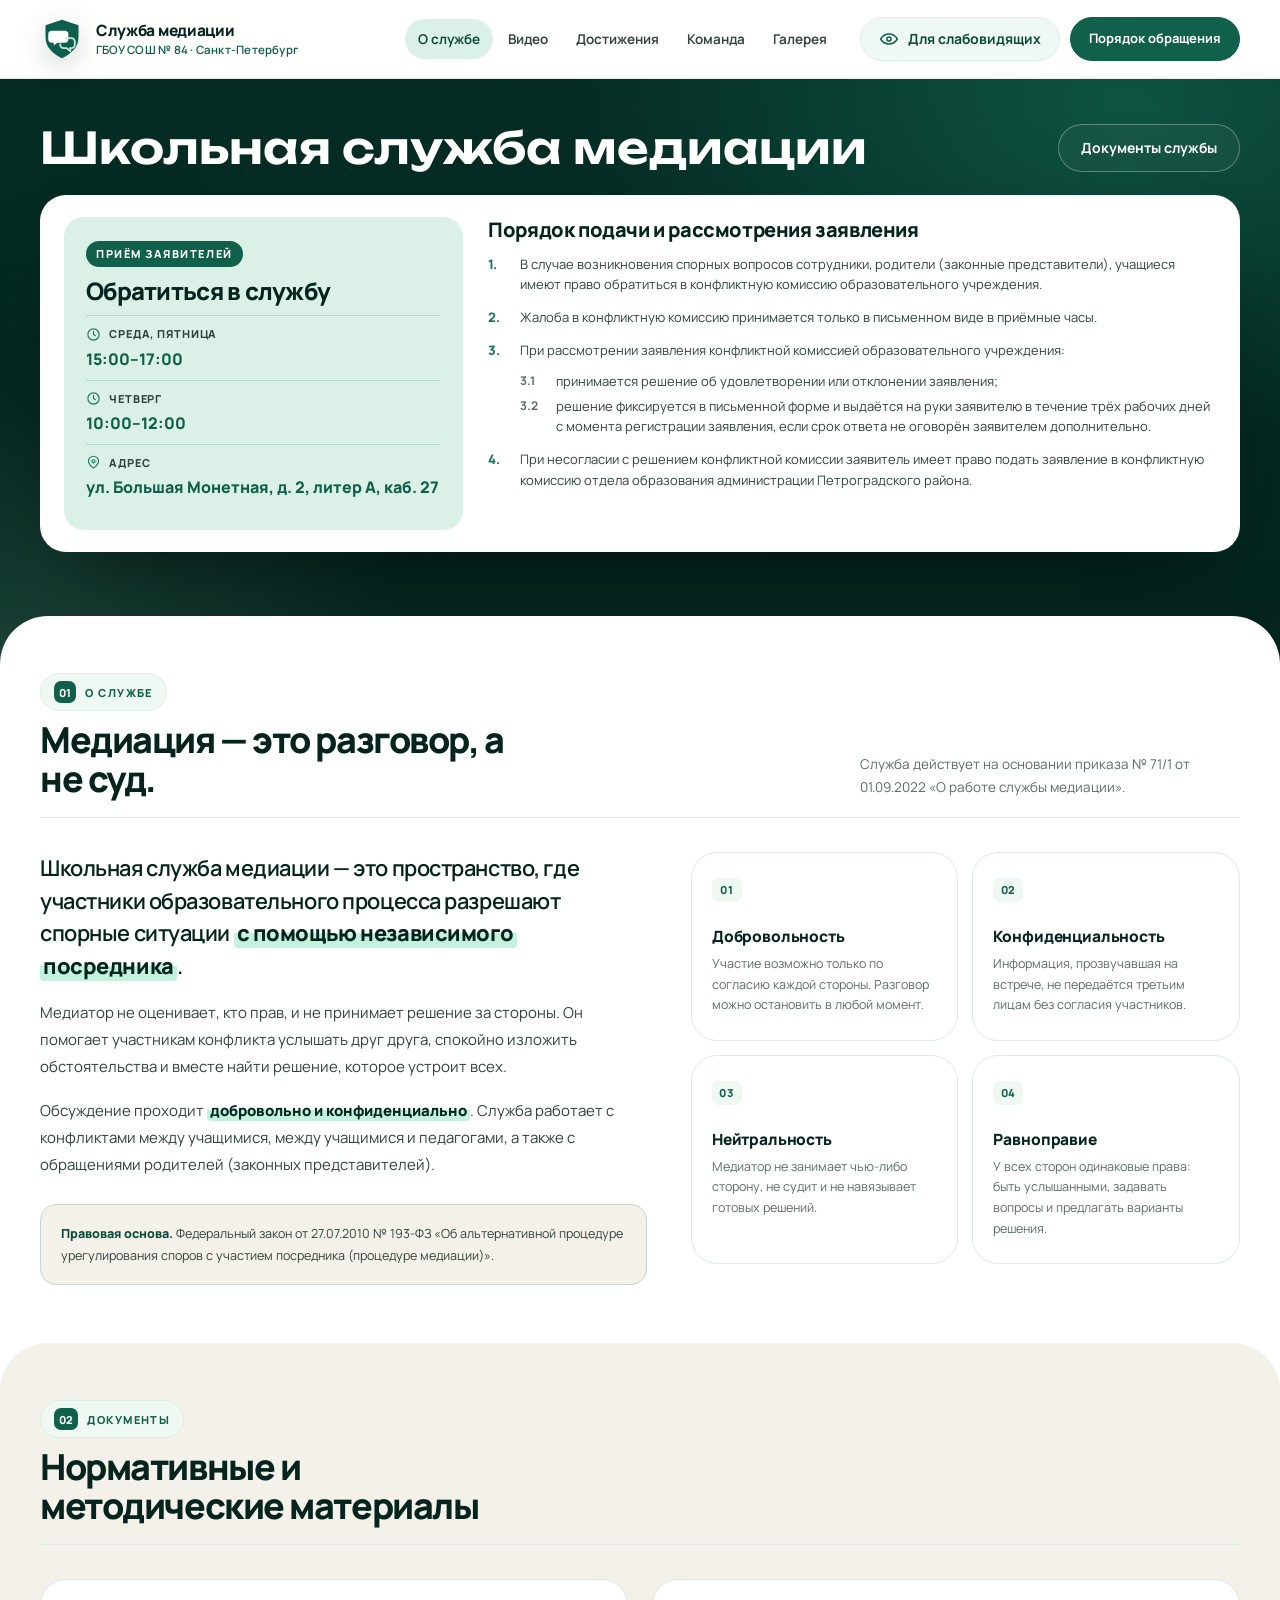
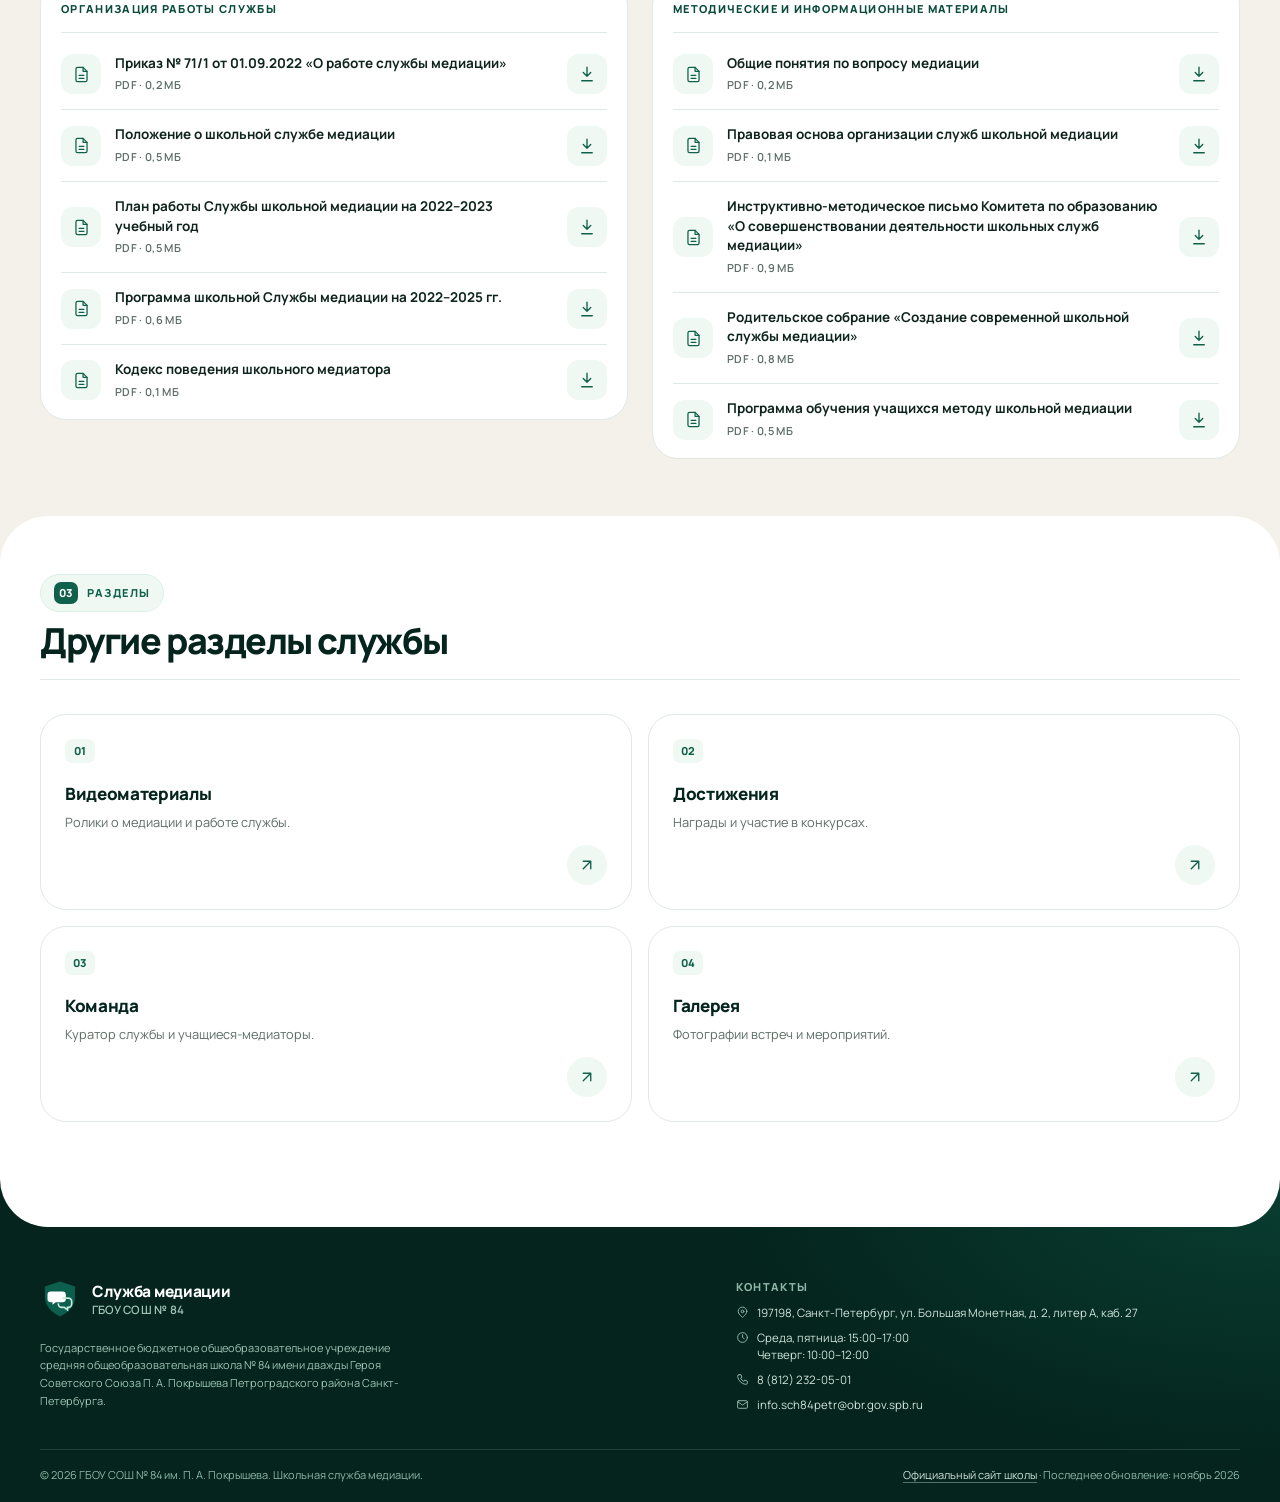
==== index.html @ 3c25dd48 "Add files via upload" ====
<!DOCTYPE html>
<html lang="ru">
<head>
  <meta charset="UTF-8" />
  <meta name="viewport" content="width=device-width, initial-scale=1.0" />
  <title>Школьная служба медиации — ГБОУ СОШ № 84 им. П. А. Покрышева</title>
  <meta name="description" content="Школьная служба медиации ГБОУ СОШ № 84 им. П. А. Покрышева: принципы медиации, документы, порядок обращения, команда, достижения и галерея. Санкт-Петербург, Петроградский район." />
  <meta name="theme-color" content="#063d32" />
  <meta property="og:title" content="Школьная служба медиации — ГБОУ СОШ № 84" />
  <meta property="og:description" content="Помогаем участникам образовательного процесса разрешать конфликты без давления и поиска виновных." />
  <meta property="og:type" content="website" />
  <link rel="icon" href="assets/favicon.svg" type="image/svg+xml" />
  <link rel="preload" href="assets/fonts/manrope-cyrillic.woff2" as="font" type="font/woff2" crossorigin />
  <link rel="preload" href="assets/fonts/manrope-latin.woff2" as="font" type="font/woff2" crossorigin />
  <link rel="preconnect" href="https://fonts.googleapis.com" />
  <link rel="preconnect" href="https://fonts.gstatic.com" crossorigin />
  <link rel="stylesheet" href="https://fonts.googleapis.com/css2?family=Unbounded:wght@600;700&display=swap" />
  <link rel="stylesheet" href="assets/css/styles.css" />
  <script src="assets/js/a11y-init.js"></script>
</head>
<body>
  <a class="skip-link" href="#main">Перейти к содержанию</a>

  <svg xmlns="http://www.w3.org/2000/svg" style="position:absolute;width:0;height:0;overflow:hidden" aria-hidden="true">
    <symbol id="icon-arrow" viewBox="0 0 24 24"><path d="M7 17 17 7M7 7h10v10" /></symbol>
    <symbol id="icon-download" viewBox="0 0 24 24"><path d="M12 3v12M7 10l5 5 5-5M5 21h14" /></symbol>
    <symbol id="icon-doc" viewBox="0 0 24 24"><path d="M14 3H7a2 2 0 0 0-2 2v14a2 2 0 0 0 2 2h10a2 2 0 0 0 2-2V8Z" /><path d="M14 3v5h5M9 13h6M9 17h6" /></symbol>
    <symbol id="icon-pin" viewBox="0 0 24 24"><path d="M20 10c0 5-8 11-8 11S4 15 4 10a8 8 0 1 1 16 0Z" /><circle cx="12" cy="10" r="2.5" /></symbol>
    <symbol id="icon-clock" viewBox="0 0 24 24"><circle cx="12" cy="12" r="9" /><path d="M12 7v5l3 2" /></symbol>
    <symbol id="icon-mail" viewBox="0 0 24 24"><rect x="3" y="5" width="18" height="14" rx="2" /><path d="m3 7 9 6 9-6" /></symbol>
    <symbol id="icon-phone" viewBox="0 0 24 24"><path d="M6 3h3l2 5-2.5 1.5a13 13 0 0 0 6 6L16 13l5 2v3a3 3 0 0 1-3.2 3A17 17 0 0 1 3 6.2 3 3 0 0 1 6 3Z" /></symbol>
    <symbol id="icon-play" viewBox="0 0 24 24"><circle cx="12" cy="12" r="9" /><path d="m10 8 6 4-6 4Z" /></symbol>
    <symbol id="icon-check" viewBox="0 0 24 24"><path d="m5 12 4.5 4.5L19 7" /></symbol>
    <symbol id="icon-chevron" viewBox="0 0 24 24"><path d="m15 18-6-6 6-6" /></symbol>
    <symbol id="icon-close" viewBox="0 0 24 24"><path d="M6 6l12 12M18 6 6 18" /></symbol>
    <symbol id="icon-eye" viewBox="0 0 24 24"><path d="M2 12s3.6-6 10-6 10 6 10 6-3.6 6-10 6S2 12 2 12Z" /><circle cx="12" cy="12" r="2.5" /></symbol>
  </svg>

  <section class="a11y-panel" id="a11y-panel" aria-labelledby="a11y-panel-title" tabindex="-1" hidden>
    <div class="container a11y-panel__inner">
      <div class="a11y-panel__head">
        <h2 class="a11y-panel__title" id="a11y-panel-title"><svg class="icon" aria-hidden="true"><use href="#icon-eye"></use></svg>Версия для слабовидящих</h2>
        <div class="a11y-panel__head-actions">
          <button class="a11y-panel__reset" type="button" data-a11y-reset>Обычная версия</button>
          <button class="a11y-panel__close" type="button" aria-label="Закрыть настройки">Закрыть</button>
        </div>
      </div>
      <div class="a11y-panel__grid">
        <fieldset class="a11y-group">
          <legend class="a11y-group__title">Размер шрифта</legend>
          <div class="a11y-options">
            <button class="a11y-option" type="button" data-a11y-setting="font" data-a11y-value="0" aria-pressed="true" aria-label="Обычный шрифт">A</button>
            <button class="a11y-option" type="button" data-a11y-setting="font" data-a11y-value="1" aria-pressed="false" aria-label="Крупный шрифт">A+</button>
            <button class="a11y-option" type="button" data-a11y-setting="font" data-a11y-value="2" aria-pressed="false" aria-label="Очень крупный шрифт">A++</button>
          </div>
        </fieldset>
        <fieldset class="a11y-group">
          <legend class="a11y-group__title">Цветовая схема</legend>
          <div class="a11y-options">
            <button class="a11y-option" type="button" data-a11y-setting="scheme" data-a11y-value="normal" aria-pressed="true"><span class="a11y-swatch a11y-swatch--normal" aria-hidden="true"></span>Обычная</button>
            <button class="a11y-option" type="button" data-a11y-setting="scheme" data-a11y-value="contrast" aria-pressed="false"><span class="a11y-swatch a11y-swatch--contrast" aria-hidden="true"></span>Ч/б</button>
            <button class="a11y-option" type="button" data-a11y-setting="scheme" data-a11y-value="dark" aria-pressed="false"><span class="a11y-swatch a11y-swatch--dark" aria-hidden="true"></span>Тёмная</button>
            <button class="a11y-option" type="button" data-a11y-setting="scheme" data-a11y-value="yellow" aria-pressed="false"><span class="a11y-swatch a11y-swatch--yellow" aria-hidden="true"></span>Жёлтая</button>
          </div>
        </fieldset>
        <fieldset class="a11y-group">
          <legend class="a11y-group__title">Изображения</legend>
          <div class="a11y-options">
            <button class="a11y-option" type="button" data-a11y-setting="images" data-a11y-value="on" aria-pressed="true">Показывать</button>
            <button class="a11y-option" type="button" data-a11y-setting="images" data-a11y-value="gray" aria-pressed="false">Ч/б</button>
            <button class="a11y-option" type="button" data-a11y-setting="images" data-a11y-value="off" aria-pressed="false">Скрыть</button>
          </div>
        </fieldset>
        <fieldset class="a11y-group">
          <legend class="a11y-group__title">Интервал между буквами</legend>
          <div class="a11y-options">
            <button class="a11y-option" type="button" data-a11y-setting="spacing" data-a11y-value="off" aria-pressed="true">Обычный</button>
            <button class="a11y-option" type="button" data-a11y-setting="spacing" data-a11y-value="on" aria-pressed="false">Увеличенный</button>
          </div>
        </fieldset>
      </div>
    </div>
  </section>

  <header class="site-header" id="site-header">
    <div class="container header__inner">
      <a class="brand" href="index.html" aria-label="Школьная служба медиации — на главную">
        <span class="brand__mark" aria-hidden="true">
          <svg viewBox="0 0 48 48" fill="none" xmlns="http://www.w3.org/2000/svg">
            <path d="M24 3 42 9v13c0 11-8 18-18 23C14 40 6 33 6 22V9Z" fill="#0c5f4d" />
            <path d="M13 15h14a4 4 0 0 1 4 4v5a4 4 0 0 1-4 4H19l-4 3v-3h-2a4 4 0 0 1-4-4v-5a4 4 0 0 1 4-4Z" fill="#fff" />
            <path d="M27 23h7a4 4 0 0 1 4 4v3a4 4 0 0 1-4 4h-1v3l-4-3h-3a4 4 0 0 1-4-4v-1" stroke="#c9e8dc" stroke-width="2" />
          </svg>
        </span>
        <span class="brand__text">
          <span class="brand__name">Служба медиации</span>
          <span class="brand__caption">ГБОУ СОШ № 84 · <span class="brand__city">Санкт-Петербург</span></span>
        </span>
      </a>

      <nav class="nav" aria-label="Основная навигация">
        <a class="nav__link is-active" href="#about" aria-current="location">О службе</a>
        <a class="nav__link" href="video.html">Видео</a>
        <a class="nav__link" href="achievements.html">Достижения</a>
        <a class="nav__link" href="team.html">Команда</a>
        <a class="nav__link" href="gallery.html">Галерея</a>
      </nav>

      <div class="header__actions">
        <button class="a11y-toggle" type="button" aria-expanded="false" aria-controls="a11y-panel" aria-label="Версия для слабовидящих" title="Версия для слабовидящих">
          <svg class="icon" aria-hidden="true"><use href="#icon-eye"></use></svg>
          <span class="a11y-toggle__label" aria-hidden="true">Для слабовидящих</span>
        </button>
        <a class="button button--small" href="index.html#procedure">Порядок обращения</a>
        <button class="menu-toggle" type="button" aria-label="Открыть меню" aria-expanded="false" aria-controls="mobile-menu">
          <span></span><span></span><span></span>
        </button>
      </div>
    </div>
  </header>

  <div class="mobile-menu" id="mobile-menu" aria-hidden="true" inert>
    <nav class="mobile-menu__nav" aria-label="Мобильная навигация">
      <a href="#about" aria-current="location"><span>01</span>О службе<svg class="icon" aria-hidden="true"><use href="#icon-arrow"></use></svg></a>
      <a href="video.html"><span>02</span>Видеоматериалы<svg class="icon" aria-hidden="true"><use href="#icon-arrow"></use></svg></a>
      <a href="achievements.html"><span>03</span>Достижения<svg class="icon" aria-hidden="true"><use href="#icon-arrow"></use></svg></a>
      <a href="team.html"><span>04</span>Команда<svg class="icon" aria-hidden="true"><use href="#icon-arrow"></use></svg></a>
      <a href="gallery.html"><span>05</span>Галерея<svg class="icon" aria-hidden="true"><use href="#icon-arrow"></use></svg></a>
    </nav>
    <div class="mobile-menu__footer">
      <p>Санкт-Петербург, ул. Большая Монетная, д. 2, литер А, каб. 27</p>
      <a href="tel:+78122320501">8 (812) 232-05-01</a>
    </div>
  </div>

  <main id="main">
    <section class="hero" aria-labelledby="hero-title">
      <div class="container">
        <div class="hero__top">
          <h1 id="hero-title">Школьная служба медиации</h1>
          <div class="hero__actions">
            <a class="button button--outline" href="#documents">Документы службы</a>
          </div>
        </div>

        <section class="entry" id="procedure" aria-label="Приём заявителей и порядок подачи заявления">
          <aside class="appointment" aria-labelledby="appointment-title">
            <p class="appointment__label">Приём заявителей</p>
            <h2 id="appointment-title">Обратиться в службу</h2>
            <dl class="appointment__list">
              <div class="appointment__row">
                <dt><svg class="icon" aria-hidden="true"><use href="#icon-clock"></use></svg>Среда, пятница</dt>
                <dd>15:00–17:00</dd>
              </div>
              <div class="appointment__row">
                <dt><svg class="icon" aria-hidden="true"><use href="#icon-clock"></use></svg>Четверг</dt>
                <dd>10:00–12:00</dd>
              </div>
              <div class="appointment__row">
                <dt><svg class="icon" aria-hidden="true"><use href="#icon-pin"></use></svg>Адрес</dt>
                <dd>ул. Большая Монетная, д. 2, литер А, каб. 27</dd>
              </div>
            </dl>
          </aside>

          <div class="procedure" aria-labelledby="procedure-title">
            <h2 id="procedure-title">Порядок подачи и рассмотрения заявления</h2>
            <ol class="procedure__list">
              <li>
                <span class="procedure__num">1.</span>
                <p>В случае возникновения спорных вопросов сотрудники, родители (законные представители), учащиеся имеют право обратиться в конфликтную комиссию образовательного учреждения.</p>
              </li>
              <li>
                <span class="procedure__num">2.</span>
                <p>Жалоба в конфликтную комиссию принимается только в письменном виде в приёмные часы.</p>
              </li>
              <li>
                <span class="procedure__num">3.</span>
                <div>
                  <p>При рассмотрении заявления конфликтной комиссией образовательного учреждения:</p>
                  <ol class="procedure__sublist">
                    <li>
                      <span class="procedure__subnum">3.1</span>
                      <p>принимается решение об удовлетворении или отклонении заявления;</p>
                    </li>
                    <li>
                      <span class="procedure__subnum">3.2</span>
                      <p>решение фиксируется в письменной форме и выдаётся на руки заявителю в течение трёх рабочих дней с момента регистрации заявления, если срок ответа не оговорён заявителем дополнительно.</p>
                    </li>
                  </ol>
                </div>
              </li>
              <li>
                <span class="procedure__num">4.</span>
                <p>При несогласии с решением конфликтной комиссии заявитель имеет право подать заявление в конфликтную комиссию отдела образования администрации Петроградского района.</p>
              </li>
            </ol>
          </div>

          <a class="button button--outline docs-mobile" href="#documents">Документы службы</a>
        </section>
      </div>
    </section>

    <section class="section about" id="about" aria-labelledby="about-title">
      <div class="container">
        <div class="section-head">
          <div>
            <p class="eyebrow"><span class="eyebrow__num">01</span>О службе</p>
            <h2 id="about-title">Медиация — это разговор, а не суд.</h2>
          </div>
          <p class="section-head__note">Служба действует на основании приказа № 71/1 от 01.09.2022 «О работе службы медиации».</p>
        </div>

        <div class="about__grid">
          <article class="about__text">
            <p class="about__lead">Школьная служба медиации — это пространство, где участники образовательного процесса разрешают спорные ситуации <span class="mark-accent">с помощью независимого посредника</span>.</p>
            <p>Медиатор не оценивает, кто прав, и не принимает решение за стороны. Он помогает участникам конфликта услышать друг друга, спокойно изложить обстоятельства и вместе найти решение, которое устроит всех.</p>
            <p>Обсуждение проходит <span class="mark-accent">добровольно и конфиденциально</span>. Служба работает с конфликтами между учащимися, между учащимися и педагогами, а также с обращениями родителей (законных представителей).</p>
            <aside class="about__note">
              <strong>Правовая основа.</strong> Федеральный закон от 27.07.2010 № 193-ФЗ «Об альтернативной процедуре урегулирования споров с участием посредника (процедуре медиации)».
            </aside>
          </article>

          <div class="principles" aria-label="Принципы медиации">
            <article class="principle">
              <span class="principle__num">01</span>
              <h3>Добровольность</h3>
              <p>Участие возможно только по согласию каждой стороны. Разговор можно остановить в любой момент.</p>
            </article>
            <article class="principle">
              <span class="principle__num">02</span>
              <h3>Конфиденциальность</h3>
              <p>Информация, прозвучавшая на встрече, не передаётся третьим лицам без согласия участников.</p>
            </article>
            <article class="principle">
              <span class="principle__num">03</span>
              <h3>Нейтральность</h3>
              <p>Медиатор не занимает чью-либо сторону, не судит и не навязывает готовых решений.</p>
            </article>
            <article class="principle">
              <span class="principle__num">04</span>
              <h3>Равноправие</h3>
              <p>У всех сторон одинаковые права: быть услышанными, задавать вопросы и предлагать варианты решения.</p>
            </article>
          </div>
        </div>
      </div>
    </section>

    <section class="section documents" id="documents" aria-labelledby="documents-title">
      <div class="container">
        <div class="section-head">
          <div>
            <p class="eyebrow"><span class="eyebrow__num">02</span>Документы</p>
            <h2 id="documents-title">Нормативные и методические материалы</h2>
          </div>
        </div>

        <div class="documents__columns">
          <div class="documents__group">
            <h3 class="documents__group-title">Организация работы службы</h3>
            <ul class="doc-list">
              <li class="doc-item">
                <span class="doc-item__icon" aria-hidden="true"><svg class="icon"><use href="#icon-doc"></use></svg></span>
                <span class="doc-item__body">
                  <a href="assets/docs/prikaz-23-01-2023.pdf" target="_blank" rel="noopener">Приказ № 71/1 от 01.09.2022 «О работе службы медиации»</a>
                  <span class="doc-item__meta">PDF · 0,2 МБ</span>
                </span>
                <a class="doc-item__download" href="assets/docs/prikaz-23-01-2023.pdf" download aria-label="Скачать документ"><svg class="icon doc-item__arrow" aria-hidden="true"><use href="#icon-download"></use></svg></a>
              </li>
              <li class="doc-item">
                <span class="doc-item__icon" aria-hidden="true"><svg class="icon"><use href="#icon-doc"></use></svg></span>
                <span class="doc-item__body">
                  <a href="assets/docs/polozhenie_o_shsm_290420.pdf" target="_blank" rel="noopener">Положение о школьной службе медиации</a>
                  <span class="doc-item__meta">PDF · 0,5 МБ</span>
                </span>
                <a class="doc-item__download" href="assets/docs/polozhenie_o_shsm_290420.pdf" download aria-label="Скачать документ"><svg class="icon doc-item__arrow" aria-hidden="true"><use href="#icon-download"></use></svg></a>
              </li>
              <li class="doc-item">
                <span class="doc-item__icon" aria-hidden="true"><svg class="icon"><use href="#icon-doc"></use></svg></span>
                <span class="doc-item__body">
                  <a href="assets/docs/26042023plan_dlja_sajta.pdf" target="_blank" rel="noopener">План работы Службы школьной медиации на 2022–2023 учебный год</a>
                  <span class="doc-item__meta">PDF · 0,5 МБ</span>
                </span>
                <a class="doc-item__download" href="assets/docs/26042023plan_dlja_sajta.pdf" download aria-label="Скачать документ"><svg class="icon doc-item__arrow" aria-hidden="true"><use href="#icon-download"></use></svg></a>
              </li>
              <li class="doc-item">
                <span class="doc-item__icon" aria-hidden="true"><svg class="icon"><use href="#icon-doc"></use></svg></span>
                <span class="doc-item__body">
                  <a href="assets/docs/26042023programma_dlja_sajta.pdf" target="_blank" rel="noopener">Программа школьной Службы медиации на 2022–2025 гг.</a>
                  <span class="doc-item__meta">PDF · 0,6 МБ</span>
                </span>
                <a class="doc-item__download" href="assets/docs/26042023programma_dlja_sajta.pdf" download aria-label="Скачать документ"><svg class="icon doc-item__arrow" aria-hidden="true"><use href="#icon-download"></use></svg></a>
              </li>
              <li class="doc-item">
                <span class="doc-item__icon" aria-hidden="true"><svg class="icon"><use href="#icon-doc"></use></svg></span>
                <span class="doc-item__body">
                  <a href="assets/docs/kodeks_povedenija_shkolnogo_mediatora.pdf" target="_blank" rel="noopener">Кодекс поведения школьного медиатора</a>
                  <span class="doc-item__meta">PDF · 0,1 МБ</span>
                </span>
                <a class="doc-item__download" href="assets/docs/kodeks_povedenija_shkolnogo_mediatora.pdf" download aria-label="Скачать документ"><svg class="icon doc-item__arrow" aria-hidden="true"><use href="#icon-download"></use></svg></a>
              </li>
            </ul>
          </div>

          <div class="documents__group">
            <h3 class="documents__group-title">Методические и информационные материалы</h3>
            <ul class="doc-list">
              <li class="doc-item">
                <span class="doc-item__icon" aria-hidden="true"><svg class="icon"><use href="#icon-doc"></use></svg></span>
                <span class="doc-item__body">
                  <a href="assets/docs/mdiacija22042020.pdf" target="_blank" rel="noopener">Общие понятия по вопросу медиации</a>
                  <span class="doc-item__meta">PDF · 0,2 МБ</span>
                </span>
                <a class="doc-item__download" href="assets/docs/mdiacija22042020.pdf" download aria-label="Скачать документ"><svg class="icon doc-item__arrow" aria-hidden="true"><use href="#icon-download"></use></svg></a>
              </li>
              <li class="doc-item">
                <span class="doc-item__icon" aria-hidden="true"><svg class="icon"><use href="#icon-doc"></use></svg></span>
                <span class="doc-item__body">
                  <a href="assets/docs/normativnaja_baza290420.pdf" target="_blank" rel="noopener">Правовая основа организации служб школьной медиации</a>
                  <span class="doc-item__meta">PDF · 0,1 МБ</span>
                </span>
                <a class="doc-item__download" href="assets/docs/normativnaja_baza290420.pdf" download aria-label="Скачать документ"><svg class="icon doc-item__arrow" aria-hidden="true"><use href="#icon-download"></use></svg></a>
              </li>
              <li class="doc-item">
                <span class="doc-item__icon" aria-hidden="true"><svg class="icon"><use href="#icon-doc"></use></svg></span>
                <span class="doc-item__body">
                  <a href="assets/docs/instruktivnoe_pismo_29042020.pdf" target="_blank" rel="noopener">Инструктивно-методическое письмо Комитета по образованию «О совершенствовании деятельности школьных служб медиации»</a>
                  <span class="doc-item__meta">PDF · 0,9 МБ</span>
                </span>
                <a class="doc-item__download" href="assets/docs/instruktivnoe_pismo_29042020.pdf" download aria-label="Скачать документ"><svg class="icon doc-item__arrow" aria-hidden="true"><use href="#icon-download"></use></svg></a>
              </li>
              <li class="doc-item">
                <span class="doc-item__icon" aria-hidden="true"><svg class="icon"><use href="#icon-doc"></use></svg></span>
                <span class="doc-item__body">
                  <a href="assets/docs/sozdanie_sovremennoj_shkolnoj_sluzhby_mediacii.pdf" target="_blank" rel="noopener">Родительское собрание «Создание современной школьной службы медиации»</a>
                  <span class="doc-item__meta">PDF · 0,8 МБ</span>
                </span>
                <a class="doc-item__download" href="assets/docs/sozdanie_sovremennoj_shkolnoj_sluzhby_mediacii.pdf" download aria-label="Скачать документ"><svg class="icon doc-item__arrow" aria-hidden="true"><use href="#icon-download"></use></svg></a>
              </li>
              <li class="doc-item">
                <span class="doc-item__icon" aria-hidden="true"><svg class="icon"><use href="#icon-doc"></use></svg></span>
                <span class="doc-item__body">
                  <a href="assets/docs/programma_obuchenija290420.pdf" target="_blank" rel="noopener">Программа обучения учащихся методу школьной медиации</a>
                  <span class="doc-item__meta">PDF · 0,5 МБ</span>
                </span>
                <a class="doc-item__download" href="assets/docs/programma_obuchenija290420.pdf" download aria-label="Скачать документ"><svg class="icon doc-item__arrow" aria-hidden="true"><use href="#icon-download"></use></svg></a>
              </li>
            </ul>
          </div>
        </div>
      </div>
    </section>

    <section class="section" aria-labelledby="sections-title">
      <div class="container">
        <div class="section-head">
          <div>
            <p class="eyebrow"><span class="eyebrow__num">03</span>Разделы</p>
            <h2 id="sections-title">Другие разделы службы</h2>
          </div>
        </div>

        <div class="home-links">
          <a class="principle home-link" href="video.html">
            <span class="principle__num">01</span>
            <h3>Видеоматериалы</h3>
            <p>Ролики о медиации и работе службы.</p>
            <svg class="icon home-link__arrow" aria-hidden="true"><use href="#icon-arrow"></use></svg>
          </a>
          <a class="principle home-link" href="achievements.html">
            <span class="principle__num">02</span>
            <h3>Достижения</h3>
            <p>Награды и участие в конкурсах.</p>
            <svg class="icon home-link__arrow" aria-hidden="true"><use href="#icon-arrow"></use></svg>
          </a>
          <a class="principle home-link" href="team.html">
            <span class="principle__num">03</span>
            <h3>Команда</h3>
            <p>Куратор службы и учащиеся-медиаторы.</p>
            <svg class="icon home-link__arrow" aria-hidden="true"><use href="#icon-arrow"></use></svg>
          </a>
          <a class="principle home-link" href="gallery.html">
            <span class="principle__num">04</span>
            <h3>Галерея</h3>
            <p>Фотографии встреч и мероприятий.</p>
            <svg class="icon home-link__arrow" aria-hidden="true"><use href="#icon-arrow"></use></svg>
          </a>
        </div>
      </div>
    </section>
  </main>

  <footer class="site-footer">
    <div class="container">
      <div class="footer__top">
        <div class="footer__brand">
          <a class="brand brand--footer" href="index.html" aria-label="Школьная служба медиации — на главную">
            <span class="brand__mark" aria-hidden="true">
              <svg viewBox="0 0 48 48" fill="none" xmlns="http://www.w3.org/2000/svg">
                <path d="M24 3 42 9v13c0 11-8 18-18 23C14 40 6 33 6 22V9Z" fill="#0c5f4d" />
                <path d="M13 15h14a4 4 0 0 1 4 4v5a4 4 0 0 1-4 4H19l-4 3v-3h-2a4 4 0 0 1-4-4v-5a4 4 0 0 1 4-4Z" fill="#fff" />
                <path d="M27 23h7a4 4 0 0 1 4 4v3a4 4 0 0 1-4 4h-1v3l-4-3h-3a4 4 0 0 1-4-4v-1" stroke="#c9e8dc" stroke-width="2" />
              </svg>
            </span>
            <span class="brand__text">
              <span class="brand__name">Служба медиации</span>
              <span class="brand__caption">ГБОУ СОШ № 84</span>
            </span>
          </a>
          <p class="footer__school">Государственное бюджетное общеобразовательное учреждение средняя общеобразовательная школа № 84 имени дважды Героя Советского Союза П. А. Покрышева Петроградского района Санкт-Петербурга.</p>
        </div>

        <div class="footer__contacts">
          <h3>Контакты</h3>
          <p><svg class="icon" aria-hidden="true"><use href="#icon-pin"></use></svg>197198, Санкт-Петербург, ул. Большая Монетная, д. 2, литер А, каб. 27</p>
          <p><svg class="icon" aria-hidden="true"><use href="#icon-clock"></use></svg>Среда, пятница: 15:00–17:00<br />Четверг: 10:00–12:00</p>
          <a href="tel:+78122320501"><svg class="icon" aria-hidden="true"><use href="#icon-phone"></use></svg>8 (812) 232-05-01</a>
          <a href="mailto:info.sch84petr@obr.gov.spb.ru"><svg class="icon" aria-hidden="true"><use href="#icon-mail"></use></svg>info.sch84petr@obr.gov.spb.ru</a>
        </div>
      </div>

      <div class="footer__legal">
        <p>© 2026 ГБОУ СОШ № 84 им. П. А. Покрышева. Школьная служба медиации.</p>
        <p><a href="https://sh84.aptrg.gov.spb.ru" target="_blank" rel="noopener">Официальный сайт школы</a> · Последнее обновление: ноябрь 2026</p>
      </div>
    </div>
  </footer>

  <script src="assets/js/script.js" defer></script>
  <script src="assets/js/a11y.js" defer></script>
</body>
</html>
---- assets/css/styles.css ----
/* =========================================================
   РЁРєРѕР»СЊРЅР°СЏ СЃР»СѓР¶Р±Р° РјРµРґРёР°С†РёРё
   Р“Р‘РћРЈ РЎРћРЁ в„– 84 РёРј. Рџ. Рђ. РџРѕРєСЂС‹С€РµРІР°
   ========================================================= */

@font-face {
  font-family: "Manrope";
  src: url("../fonts/manrope-cyrillic.woff2") format("woff2");
  font-style: normal;
  font-weight: 200 800;
  font-display: swap;
  unicode-range: U+0301, U+0400-045F, U+0490-0491, U+04B0-04B1, U+2116;
}
@font-face {
  font-family: "Manrope";
  src: url("../fonts/manrope-latin.woff2") format("woff2");
  font-style: normal;
  font-weight: 200 800;
  font-display: swap;
  unicode-range: U+0000-00FF, U+0131, U+0152-0153, U+02BB-02BC, U+02C6,
    U+02DA, U+02DC, U+0304, U+0308, U+0329, U+2000-206F, U+20AC, U+2122,
    U+2191, U+2193, U+2212, U+2215, U+FEFF, U+FFFD;
}

:root {
  --emerald-950: #04241d;
  --emerald-900: #07382c;
  --emerald-800: #0b4b3b;
  --emerald-700: #10604b;
  --emerald-600: #15785e;
  --emerald-500: #1e9a78;
  --emerald-300: #8fd6bd;
  --emerald-100: #dbf1e7;
  --emerald-50: #eff8f3;
  --mint: #a9edcf;
  --cream: #f3f1e9;
  --paper: #f5f7f2;
  --white: #ffffff;
  --ink: #0f241e;
  --ink-soft: #31443d;
  --muted: #5d6d66;
  --line: #e0e9e4;
  --line-strong: #c5d7ce;
  --font-body: "Manrope", "Segoe UI", system-ui, sans-serif;
  --font-display: "Manrope", "Segoe UI", system-ui, sans-serif;
  --container: 1200px;
  --gutter: clamp(18px, 4vw, 32px);
  --header-h: 78px;
  --radius-lg: 26px;
  --radius: 16px;
  --radius-sm: 10px;
  --radius-pill: 999px;
  --shadow-sm: 0 2px 4px rgba(4, 36, 29, 0.04),
    0 12px 30px -22px rgba(4, 36, 29, 0.35);
  --shadow: 0 30px 60px -34px rgba(4, 36, 29, 0.5);
  --ease: cubic-bezier(0.22, 1, 0.36, 1);
}

*,
*::before,
*::after {
  box-sizing: border-box;
}

html {
  -webkit-text-size-adjust: 100%;
  scroll-behavior: smooth;
  scroll-padding-top: calc(var(--header-h) + 20px);
}

body {
  margin: 0;
  min-width: 320px;
  overflow-x: hidden;
  color: var(--ink);
  background: var(--paper);
  font-family: var(--font-body);
  font-size: 1rem;
  line-height: 1.65;
  -webkit-font-smoothing: antialiased;
  text-rendering: optimizeLegibility;
}

body.menu-open {
  overflow: hidden;
}

::selection {
  color: var(--white);
  background: var(--emerald-700);
}

h1,
h2,
h3,
h4,
p,
figure {
  margin-top: 0;
}

a {
  color: inherit;
  text-decoration: none;
}

button,
input,
textarea {
  font: inherit;
}

button {
  border: 0;
}

img,
svg {
  display: block;
}

img {
  max-width: 100%;
}

.icon {
  width: 1.2em;
  height: 1.2em;
  flex: none;
  fill: none;
  stroke: currentColor;
  stroke-width: 1.8;
  stroke-linecap: round;
  stroke-linejoin: round;
}

.container {
  width: min(100% - (var(--gutter) * 2), var(--container));
  margin-inline: auto;
}

:focus-visible {
  outline: 2px solid var(--emerald-500);
  outline-offset: 3px;
}

.skip-link {
  position: fixed;
  top: 12px;
  left: 12px;
  z-index: 500;
  padding: 12px 20px;
  color: var(--white);
  background: var(--emerald-800);
  border-radius: var(--radius-pill);
  font-weight: 700;
  transform: translateY(-160%);
  transition: transform 0.25s var(--ease);
}
.skip-link:focus {
  transform: translateY(0);
}

/* ---------- Р’РµСЂС…РЅСЏСЏ СЃС‚СЂРѕРєР° ---------- */
/* ---------- РЁР°РїРєР° ---------- */
.site-header {
  position: sticky;
  top: 0;
  z-index: 100;
  background: rgba(255, 255, 255, 0.92);
  border-bottom: 1px solid rgba(224, 233, 228, 0.8);
  backdrop-filter: blur(16px) saturate(140%);
  -webkit-backdrop-filter: blur(16px) saturate(140%);
  transition: box-shadow 0.3s, background-color 0.3s;
}
.site-header.is-scrolled {
  background: rgba(255, 255, 255, 0.97);
  box-shadow: 0 18px 40px -30px rgba(4, 36, 29, 0.55);
}
.header__inner {
  display: flex;
  align-items: center;
  justify-content: space-between;
  gap: 20px;
  height: var(--header-h);
}

.brand {
  display: inline-flex;
  align-items: center;
  gap: 12px;
  min-width: 0;
}
.brand__mark {
  display: grid;
  flex: none;
  width: 44px;
  height: 44px;
  place-items: center;
  filter: drop-shadow(0 8px 14px rgba(4, 36, 29, 0.18));
}
.brand__mark svg {
  width: 100%;
  height: 100%;
}
.brand__text {
  display: flex;
  min-width: 0;
  flex-direction: column;
  line-height: 1.2;
}
.brand__name {
  max-width: 100%;
  overflow: hidden;
  color: var(--emerald-950);
  font-size: 0.96875rem;
  font-weight: 800;
  letter-spacing: -0.02em;
  text-overflow: ellipsis;
  white-space: nowrap;
}
.brand__caption {
  max-width: 100%;
  margin-top: 3px;
  overflow: hidden;
  color: var(--emerald-700);
  font-size: 0.71875rem;
  font-weight: 600;
  letter-spacing: 0.02em;
  text-overflow: ellipsis;
  white-space: nowrap;
}
.brand__city {
  white-space: nowrap;
}

.nav {
  display: flex;
  align-items: center;
  gap: 2px;
  margin-left: auto;
}
.nav__link {
  position: relative;
  padding: 9px 13px;
  color: var(--ink-soft);
  border-radius: var(--radius-pill);
  font-size: 0.84375rem;
  font-weight: 650;
  white-space: nowrap;
  transition: color 0.2s, background-color 0.2s;
}
.nav__link:hover,
.nav__link:focus-visible {
  color: var(--emerald-800);
  background: var(--emerald-50);
}
.nav__link.is-active {
  color: var(--emerald-800);
  background: var(--emerald-100);
}

.header__actions {
  display: flex;
  align-items: center;
  gap: 10px;
}

/* ---------- РљРЅРѕРїРєРё ---------- */
.button {
  display: inline-flex;
  align-items: center;
  justify-content: center;
  gap: 10px;
  min-height: 48px;
  padding: 13px 22px;
  color: var(--white);
  background: var(--emerald-700);
  border: 1px solid var(--emerald-700);
  border-radius: var(--radius-pill);
  font-size: 0.875rem;
  font-weight: 700;
  line-height: 1.2;
  cursor: pointer;
  transition: background-color 0.25s, border-color 0.25s, color 0.25s,
    transform 0.25s var(--ease), box-shadow 0.25s;
}
.button:hover {
  background: var(--emerald-800);
  border-color: var(--emerald-800);
  transform: translateY(-1px);
  box-shadow: 0 16px 28px -20px rgba(4, 36, 29, 0.8);
}
.button .icon {
  width: 16px;
  height: 16px;
  transition: transform 0.25s var(--ease);
}
.button:hover .icon {
  transform: translate(2px, -2px);
}
.button--primary {
  color: var(--emerald-950);
  background: var(--mint);
  border-color: var(--mint);
}
.button--primary:hover {
  color: var(--emerald-950);
  background: var(--white);
  border-color: var(--white);
}
.button--outline {
  color: var(--emerald-800);
  background: transparent;
  border-color: var(--line-strong);
}
.button--outline:hover {
  color: var(--emerald-900);
  background: var(--emerald-50);
  border-color: var(--emerald-500);
}
.button--small {
  min-height: 44px;
  padding: 10px 18px;
  font-size: 0.8125rem;
  white-space: nowrap;
}

/* ---------- РњРѕР±РёР»СЊРЅРѕРµ РјРµРЅСЋ ---------- */
.menu-toggle {
  display: none;
  width: 44px;
  height: 44px;
  padding: 0;
  align-items: center;
  justify-content: center;
  flex-direction: column;
  gap: 5px;
  color: var(--emerald-900);
  border: 1px solid var(--line-strong);
  border-radius: 12px;
  background: var(--white);
  cursor: pointer;
}
.menu-toggle span {
  display: block;
  width: 18px;
  height: 1.6px;
  background: currentColor;
  transition: transform 0.3s var(--ease), opacity 0.2s;
}
.menu-open .menu-toggle span:nth-child(1) {
  transform: translateY(6.6px) rotate(45deg);
}
.menu-open .menu-toggle span:nth-child(2) {
  opacity: 0;
}
.menu-open .menu-toggle span:nth-child(3) {
  transform: translateY(-6.6px) rotate(-45deg);
}

.mobile-menu {
  position: fixed;
  inset: 0;
  z-index: 90;
  display: flex;
  flex-direction: column;
  justify-content: space-between;
  padding: calc(var(--header-h) + 34px) var(--gutter) 28px;
  overflow-y: auto;
  color: var(--white);
  background:
    radial-gradient(700px 420px at 100% 0%, rgba(30, 154, 120, 0.3), transparent 65%),
    var(--emerald-950);
  opacity: 0;
  visibility: hidden;
  transition: opacity 0.3s var(--ease), visibility 0.3s;
}
.mobile-menu.is-open {
  opacity: 1;
  visibility: visible;
}
.mobile-menu__nav {
  display: flex;
  flex-direction: column;
}
.mobile-menu__nav a {
  display: flex;
  align-items: center;
  gap: 14px;
  padding: 16px 0;
  border-bottom: 1px solid rgba(255, 255, 255, 0.13);
  font-size: 1.0625rem;
  font-weight: 650;
}
.mobile-menu__nav a span {
  color: var(--emerald-300);
  font-size: 0.6875rem;
  font-weight: 800;
  letter-spacing: 0.08em;
}
.mobile-menu__nav a[aria-current="page"] {
  color: var(--mint);
}
.mobile-menu__nav a .icon {
  width: 18px;
  height: 18px;
  margin-left: auto;
  color: var(--emerald-300);
}
.mobile-menu__footer {
  display: flex;
  flex-direction: column;
  gap: 7px;
  padding-top: 24px;
  color: #a9c7ba;
  border-top: 1px solid rgba(255, 255, 255, 0.13);
  font-size: 0.78125rem;
}
.mobile-menu__footer p {
  margin: 0;
}
.mobile-menu__footer a {
  color: var(--white);
  font-weight: 700;
}

/* ---------- РЎРµРєС†РёРё ---------- */
.section {
  padding: clamp(36px, 4.5vw, 60px) 0;
  background: var(--white);
}
.achievements,
.video {
  border-radius: 48px;
}

.section-head {
  display: grid;
  grid-template-columns: minmax(0, 1fr) minmax(260px, 380px);
  align-items: end;
  gap: 16px 40px;
  margin-bottom: clamp(22px, 3vw, 34px);
  padding-bottom: 18px;
  border-bottom: 1px solid var(--line);
}
.section-head h1,
.section-head h2 {
  max-width: 20ch;
  margin: 10px 0 0;
  color: var(--emerald-950);
  font-family: var(--font-display);
  font-size: clamp(1.6rem, 2.8vw, 2.3rem);
  font-weight: 800;
  line-height: 1.08;
  letter-spacing: -0.04em;
}
.section-head__note {
  max-width: 44ch;
  margin: 0;
  color: var(--muted);
  font-size: 0.84375rem;
  line-height: 1.7;
}

.eyebrow {
  display: inline-flex;
  align-items: center;
  gap: 9px;
  margin: 0;
  padding: 7px 13px;
  color: var(--emerald-700);
  background: var(--emerald-50);
  border: 1px solid var(--emerald-100);
  border-radius: var(--radius-pill);
  font-size: 0.6875rem;
  font-weight: 800;
  line-height: 1.2;
  letter-spacing: 0.13em;
  text-transform: uppercase;
}
.eyebrow__num {
  display: inline-grid;
  min-width: 22px;
  height: 22px;
  padding: 0 5px;
  place-items: center;
  color: var(--white);
  background: var(--emerald-700);
  border-radius: 7px;
  font-size: 0.6875rem;
  letter-spacing: 0.02em;
}
.eyebrow__line {
  width: 16px;
  height: 1.5px;
  background: currentColor;
}

/* ---------- РџРµСЂРІС‹Р№ СЌРєСЂР°РЅ ---------- */
.hero {
  position: relative;
  overflow: hidden;
  padding: clamp(28px, 3.5vw, 48px) 0 calc(clamp(40px, 5vw, 64px) + 48px);
  margin-bottom: -48px;
  color: var(--white);
  background:
    radial-gradient(900px 560px at 88% 4%, rgba(30, 154, 120, 0.36), transparent 62%),
    radial-gradient(700px 460px at 0% 100%, rgba(169, 237, 207, 0.14), transparent 60%),
    linear-gradient(180deg, #052c24 0%, var(--emerald-950) 100%);
}
.hero::before {
  position: absolute;
  inset: 0;
  background-image: radial-gradient(rgba(255, 255, 255, 0.08) 1px, transparent 1px);
  background-size: 26px 26px;
  content: "";
  mask-image: radial-gradient(58% 62% at 26% 40%, #000 0%, transparent 76%);
  -webkit-mask-image: radial-gradient(58% 62% at 26% 40%, #000 0%, transparent 76%);
  pointer-events: none;
}
.hero__top {
  position: relative;
  z-index: 1;
  display: flex;
  align-items: center;
  justify-content: space-between;
  gap: 20px;
  margin-bottom: clamp(14px, 1.8vw, 22px);
}
.hero h1 {
  margin: 0;
  color: var(--white);
  font-family: "Unbounded", "Manrope", "Segoe UI", system-ui, sans-serif;
  font-size: clamp(1.9rem, 3.4vw, 3.1rem);
  font-weight: 600;
  line-height: 1.12;
  letter-spacing: 0;
  white-space: nowrap;
}
.hero__actions {
  display: flex;
  flex-wrap: wrap;
  gap: 12px;
  margin-top: 0;
}
.hero .button--outline {
  color: var(--white);
  background: rgba(255, 255, 255, 0.04);
  border-color: rgba(255, 255, 255, 0.3);
}
.hero .button--outline:hover {
  color: var(--emerald-950);
  background: var(--white);
  border-color: var(--white);
}

/* РџСЂРёС‘Рј Рё РїРѕСЂСЏРґРѕРє РѕР±СЂР°С‰РµРЅРёСЏ вЂ” РѕРґРЅР° РїР°РЅРµР»СЊ */
.entry {
  position: relative;
  z-index: 1;
  display: grid;
  grid-template-columns: minmax(0, 0.92fr) minmax(0, 1.68fr);
  gap: clamp(16px, 2vw, 26px);
  padding: clamp(14px, 1.8vw, 22px) clamp(14px, 2vw, 24px);
  color: var(--ink);
  background: var(--white);
  border-radius: var(--radius-lg);
  box-shadow: 0 40px 80px -40px rgba(0, 0, 0, 0.6);
}

/* РљР°СЂС‚РѕС‡РєР° РїСЂРёС‘РјР° */
.appointment {
  padding: clamp(16px, 1.8vw, 22px);
  color: var(--ink);
  background: var(--emerald-100);
  border-radius: 20px;
}
.appointment__label {
  display: inline-block;
  margin: 0 0 10px;
  padding: 4px 10px;
  color: var(--white);
  background: var(--emerald-700);
  border-radius: var(--radius-pill);
  font-size: 0.6875rem;
  font-weight: 800;
  letter-spacing: 0.14em;
  text-transform: uppercase;
}
.appointment h2 {
  margin: 0 0 10px;
  color: var(--emerald-950);
  font-family: var(--font-display);
  font-size: 1.5rem;
  font-weight: 800;
  line-height: 1.2;
  letter-spacing: -0.03em;
}
.appointment__list {
  margin: 0;
}
.appointment__row {
  padding: 9px 0;
  border-top: 1px solid rgba(11, 75, 59, 0.15);
}
.appointment__row dt {
  display: flex;
  align-items: center;
  gap: 8px;
  color: var(--ink-soft);
  font-size: 0.6875rem;
  font-weight: 800;
  letter-spacing: 0.08em;
  text-transform: uppercase;
}
.appointment__row dt .icon {
  width: 15px;
  height: 15px;
  color: var(--emerald-600);
}
.appointment__row dd {
  margin: 3px 0 0;
  color: var(--ink);
  font-size: 0.90625rem;
  line-height: 1.5;
}

/* ---------- Рћ СЃР»СѓР¶Р±Рµ ---------- */
.about {
  position: relative;
  z-index: 1;
  background: var(--white);
  border-radius: 48px 48px 0 0;
  margin-bottom: -48px;
  padding-bottom: calc(clamp(36px, 4.5vw, 60px) + 48px);
}
.documents {
  position: relative;
  z-index: 2;
  border-radius: 48px 48px 0 0;
  margin-bottom: -48px;
  padding-bottom: calc(clamp(36px, 4.5vw, 60px) + 48px);
}
main > .section:not(:first-child):not(.about):not(.documents),
main > section:last-child {
  position: relative;
  z-index: 3;
  border-radius: 48px;
  padding-bottom: calc(clamp(36px, 4.5vw, 60px) + 48px);
}
main {
  background: var(--white);
}
.about__grid {
  display: grid;
  grid-template-columns: minmax(0, 1.05fr) minmax(0, 0.95fr);
  align-items: start;
  gap: clamp(24px, 3.5vw, 44px);
}
.about__text p {
  margin: 0 0 17px;
  color: var(--ink-soft);
  font-size: 0.9375rem;
  line-height: 1.8;
}
.about__lead {
  color: var(--emerald-950) !important;
  font-size: clamp(1.1875rem, 1.7vw, 1.4375rem) !important;
  font-weight: 600;
  line-height: 1.5 !important;
  letter-spacing: -0.02em;
}
.about__note {
  margin-top: 26px;
  padding: 18px 20px;
  color: var(--ink-soft);
  background: var(--cream);
  border: 1px solid var(--line-strong);
  border-radius: var(--radius);
  font-size: 0.78125rem;
  line-height: 1.7;
}
.about__note strong {
  color: var(--emerald-800);
  font-weight: 800;
}

.principles {
  display: grid;
  grid-template-columns: repeat(2, minmax(0, 1fr));
  gap: 14px;
}
.principle {
  padding: 22px 20px 24px;
  background: var(--white);
  border: 1px solid var(--line);
  border-radius: var(--radius-lg);
  transition: border-color 0.25s, box-shadow 0.25s, transform 0.25s var(--ease);
}
.principle:hover {
  border-color: var(--emerald-300);
  box-shadow: var(--shadow-sm);
  transform: translateY(-2px);
}
.principle__num {
  display: inline-grid;
  min-width: 30px;
  height: 24px;
  margin-bottom: 24px;
  padding: 0 7px;
  place-items: center;
  color: var(--emerald-700);
  background: var(--emerald-50);
  border-radius: 7px;
  font-size: 0.6875rem;
  font-weight: 800;
  letter-spacing: 0.04em;
}
.principle h2,
.principle h3 {
  margin: 0 0 7px;
  color: var(--emerald-950);
  font-size: 0.96875rem;
  font-weight: 800;
  line-height: 1.35;
  letter-spacing: -0.01em;
}
.principle p {
  margin: 0;
  color: var(--muted);
  font-size: 0.78125rem;
  line-height: 1.65;
}

/* ---------- Р Р°Р·РґРµР»С‹ РЅР° РіР»Р°РІРЅРѕР№ ---------- */
.home-links {
  display: grid;
  grid-template-columns: repeat(2, minmax(0, 1fr));
  gap: 16px;
}
.home-link {
  position: relative;
  display: flex;
  min-height: 196px;
  flex-direction: column;
  padding: 24px;
  color: var(--ink);
  background: var(--white);
  border: 1px solid var(--line);
  border-radius: var(--radius-lg);
  transition: background-color 0.28s, border-color 0.28s, color 0.28s,
    box-shadow 0.28s, transform 0.28s var(--ease);
}
.home-link .principle__num {
  align-self: flex-start;
  margin: 0 0 20px;
  color: var(--emerald-700);
  background: var(--emerald-50);
  transition: background-color 0.28s, color 0.28s;
}
.home-link h3 {
  margin: 0;
  color: var(--emerald-950);
  font-size: 1.0625rem;
  font-weight: 800;
  line-height: 1.3;
  letter-spacing: -0.02em;
  transition: color 0.28s;
}
.home-link p {
  margin: 8px 0 0;
  color: var(--muted);
  font-size: 0.8rem;
  line-height: 1.55;
  transition: color 0.28s;
}
.home-link__arrow {
  width: 40px;
  height: 40px;
  margin-top: auto;
  padding: 11px;
  align-self: flex-end;
  color: var(--emerald-700);
  background: var(--emerald-50);
  border-radius: 50%;
  transition: background-color 0.28s, color 0.28s, transform 0.28s var(--ease);
}
.home-link:hover,
.home-link:focus-visible {
  background: var(--emerald-900);
  border-color: var(--emerald-900);
  box-shadow: var(--shadow);
  transform: translateY(-4px);
}
.home-link:hover .principle__num {
  color: var(--emerald-950);
  background: var(--mint);
}
.home-link:hover h3 {
  color: var(--white);
}
.home-link:hover p {
  color: #bcd6c9;
}
.home-link:hover .home-link__arrow {
  color: var(--emerald-950);
  background: var(--mint);
  transform: translate(2px, -2px);
}

/* ---------- Р”РѕРєСѓРјРµРЅС‚С‹ ---------- */
.documents {
  background: var(--cream);
}
.documents__columns {
  display: grid;
  grid-template-columns: repeat(2, minmax(0, 1fr));
  align-items: start;
  gap: 24px;
}
.documents__group {
  min-width: 0;
  padding: 20px 20px 16px;
  background: var(--white);
  border: 1px solid var(--line);
  border-radius: var(--radius-lg);
}
.documents__group-title {
  margin: 0 0 6px;
  padding-bottom: 14px;
  color: var(--emerald-800);
  border-bottom: 1px solid var(--line);
  font-size: 0.6875rem;
  font-weight: 800;
  letter-spacing: 0.12em;
  text-transform: uppercase;
}
.doc-list {
  display: grid;
  grid-template-columns: minmax(0, 1fr);
  gap: 0;
  margin: 0;
  padding: 0;
  list-style: none;
}
.doc-item {
  display: flex;
  align-items: center;
  gap: 14px;
  padding: 15px 0;
  border-bottom: 1px solid var(--line);
}
.doc-item:last-child {
  padding-bottom: 2px;
  border-bottom: 0;
}
.doc-item__icon {
  display: grid;
  flex: none;
  width: 40px;
  height: 40px;
  place-items: center;
  color: var(--emerald-700);
  background: var(--emerald-50);
  border-radius: 12px;
}
.doc-item__icon .icon {
  width: 19px;
  height: 19px;
  stroke-width: 1.6;
}
.doc-item__body {
  display: flex;
  flex: 1;
  flex-direction: column;
  gap: 3px;
  min-width: 0;
}
.doc-item__body a {
  color: var(--ink);
  font-size: 0.84375rem;
  font-weight: 700;
  line-height: 1.45;
  overflow-wrap: anywhere;
  transition: color 0.2s;
}
.doc-item__body a:hover {
  color: var(--emerald-700);
}
.doc-item__meta {
  color: var(--muted);
  font-size: 0.6875rem;
  font-weight: 600;
  letter-spacing: 0.03em;
}
.doc-item__download {
  display: grid;
  flex: none;
  width: 40px;
  height: 40px;
  place-items: center;
  color: var(--emerald-700);
  background: var(--emerald-50);
  border-radius: 12px;
  transition: color 0.2s, background-color 0.2s;
}
.doc-item__download:hover,
.doc-item__download:focus-visible {
  color: var(--white);
  background: var(--emerald-700);
}
.doc-item__download .icon {
  width: 18px;
  height: 18px;
}

/* ---------- РџРѕСЂСЏРґРѕРє РѕР±СЂР°С‰РµРЅРёСЏ ---------- */
.procedure h2 {
  margin: 0 0 12px;
  color: var(--emerald-950);
  font-family: var(--font-display);
  font-size: 1.25rem;
  font-weight: 800;
  line-height: 1.25;
  letter-spacing: -0.02em;
}
.procedure__list,
.procedure__sublist {
  margin: 0;
  padding: 0;
  list-style: none;
}
.procedure__list {
  display: grid;
  gap: 12px;
}
.procedure__list > li {
  display: grid;
  grid-template-columns: 24px minmax(0, 1fr);
  gap: 8px;
  align-content: start;
}
.procedure__num {
  color: var(--emerald-600);
  font-size: 0.8125rem;
  font-weight: 800;
  line-height: 1.6;
}
.procedure p {
  margin: 0;
  color: var(--ink-soft);
  font-size: 0.8125rem;
  line-height: 1.6;
}
.procedure__sublist {
  margin-top: 6px;
}
.procedure__sublist li {
  display: grid;
  grid-template-columns: 30px minmax(0, 1fr);
  gap: 6px;
  padding-top: 4px;
}
.procedure__subnum {
  color: var(--muted);
  font-size: 0.75rem;
  font-weight: 700;
  line-height: 1.73;
}

/* ---------- РљРѕРјР°РЅРґР° ---------- */
.team {
  background: var(--white);
}
.curator {
  display: grid;
  grid-template-columns: 108px minmax(0, 1fr);
  align-items: center;
  gap: 26px;
  margin-bottom: 20px;
  padding: 28px 30px;
  color: var(--white);
  background:
    radial-gradient(600px 360px at 100% 0%, rgba(30, 154, 120, 0.35), transparent 62%),
    linear-gradient(135deg, var(--emerald-900), var(--emerald-950));
  border-radius: var(--radius-lg);
  box-shadow: var(--shadow-sm);
}
.curator__portrait {
  display: grid;
  width: 108px;
  height: 128px;
  place-items: center;
  color: var(--mint);
  background: rgba(255, 255, 255, 0.08);
  border: 1px solid rgba(255, 255, 255, 0.16);
  border-radius: 20px;
  font-family: var(--font-display);
  font-size: 2rem;
  font-weight: 800;
  letter-spacing: 0.02em;
}
.curator__role {
  margin: 0 0 7px;
  color: var(--mint);
  font-size: 0.6875rem;
  font-weight: 800;
  letter-spacing: 0.13em;
  text-transform: uppercase;
}
.curator h2,
.curator h3 {
  margin: 0 0 8px;
  color: var(--white);
  font-family: var(--font-display);
  font-size: clamp(1.35rem, 2.2vw, 1.7rem);
  font-weight: 800;
  line-height: 1.16;
  letter-spacing: -0.03em;
}
.curator p {
  max-width: 72ch;
  margin: 0;
  color: #b6d0c4;
  font-size: 0.8125rem;
  line-height: 1.65;
}

.team-grid {
  display: grid;
  grid-template-columns: repeat(4, minmax(0, 1fr));
  gap: 16px;
}
.member {
  overflow: hidden;
  background: var(--white);
  border: 1px solid var(--line);
  border-radius: var(--radius-lg);
  transition: border-color 0.25s, box-shadow 0.25s, transform 0.25s var(--ease);
}
.member:hover {
  border-color: var(--emerald-300);
  box-shadow: var(--shadow-sm);
  transform: translateY(-3px);
}
.member__photo {
  overflow: hidden;
  aspect-ratio: 1 / 1;
  background: var(--emerald-50);
}
.member__photo img {
  width: 100%;
  height: 100%;
  object-fit: cover;
}
.member__photo--initials {
  position: relative;
  isolation: isolate;
  display: grid;
  place-items: center;
  color: var(--emerald-800);
  background:
    radial-gradient(120% 100% at 20% 0%, rgba(255, 255, 255, 0.9), transparent 55%),
    linear-gradient(150deg, var(--emerald-100), var(--emerald-50));
  font-family: var(--font-display);
  font-size: clamp(1.875rem, 3.2vw, 2.5rem);
  font-weight: 800;
  letter-spacing: 0.04em;
}
.member__photo--initials::before {
  position: absolute;
  top: 50%;
  left: 50%;
  z-index: -1;
  width: 56%;
  aspect-ratio: 1;
  background: rgba(255, 255, 255, 0.7);
  border: 1px solid rgba(12, 95, 77, 0.12);
  border-radius: 50%;
  content: "";
  transform: translate(-50%, -50%);
}
.member__body {
  padding: 15px 16px 18px;
}
.member__class {
  display: block;
  margin-bottom: 5px;
  color: var(--emerald-600);
  font-size: 0.59375rem;
  font-weight: 800;
  letter-spacing: 0.09em;
  text-transform: uppercase;
}
.member h2,
.member h3 {
  margin: 0 0 4px;
  color: var(--ink);
  font-size: 0.875rem;
  font-weight: 800;
  line-height: 1.35;
  letter-spacing: -0.01em;
}
.member p {
  margin: 0;
  color: var(--muted);
  font-size: 0.71875rem;
}

/* ---------- Р”РѕСЃС‚РёР¶РµРЅРёСЏ ---------- */
.achievements {
  background: var(--cream);
}
.awards {
  display: grid;
  grid-template-columns: repeat(3, minmax(0, 1fr));
  align-items: start;
  gap: 20px;
}
.award {
  display: flex;
  flex-direction: column;
  overflow: hidden;
  margin: 0;
  background: var(--white);
  border: 1px solid var(--line);
  border-radius: var(--radius-lg);
  transition: border-color 0.25s, box-shadow 0.25s, transform 0.25s var(--ease);
}
.award:hover {
  border-color: var(--emerald-300);
  box-shadow: var(--shadow);
  transform: translateY(-3px);
}
.award__media {
  display: block;
  width: 100%;
  aspect-ratio: 566 / 800;
  padding: 0;
  overflow: hidden;
  background: #eef4f1;
  border: 0;
  cursor: zoom-in;
}
.award__media img {
  width: 100%;
  height: 100%;
  object-fit: cover;
  transition: transform 0.5s var(--ease);
}
.award__media:hover img {
  transform: scale(1.02);
}
.award figcaption {
  display: flex;
  flex: 1;
  flex-direction: column;
  padding: 18px 19px 20px;
}
.award__year {
  align-self: flex-start;
  margin-bottom: 9px;
  padding: 4px 9px;
  color: var(--emerald-700);
  background: var(--emerald-50);
  border-radius: var(--radius-pill);
  font-size: 0.6875rem;
  font-weight: 800;
  letter-spacing: 0.08em;
}
.award h2,
.award h3 {
  margin: 0 0 6px;
  color: var(--ink);
  font-size: 0.875rem;
  font-weight: 800;
  line-height: 1.4;
  letter-spacing: -0.01em;
}
.award p {
  margin: 0;
  color: var(--muted);
  font-size: 0.75rem;
  line-height: 1.6;
}

/* ---------- Р“Р°Р»РµСЂРµСЏ ---------- */
.gallery {
  background: var(--white);
}
.gallery-grid {
  display: grid;
  grid-template-columns: repeat(3, minmax(0, 1fr));
  gap: 18px;
}
.gallery-item {
  margin: 0;
}
.gallery-item__media {
  display: block;
  width: 100%;
  aspect-ratio: 4 / 3;
  padding: 7px;
  overflow: hidden;
  background: var(--white);
  border: 1px solid var(--line);
  border-radius: var(--radius-lg);
  cursor: zoom-in;
  transition: border-color 0.25s, box-shadow 0.25s;
}
.gallery-item__media img {
  width: 100%;
  height: 100%;
  border-radius: calc(var(--radius-lg) - 8px);
  object-fit: cover;
  transition: transform 0.5s var(--ease);
}
.gallery-item__media:hover {
  border-color: var(--emerald-300);
  box-shadow: var(--shadow-sm);
}
.gallery-item__media:hover img {
  transform: scale(1.02);
}
.gallery-item figcaption {
  display: flex;
  align-items: baseline;
  gap: 10px;
  padding: 11px 3px 0;
  color: var(--ink-soft);
  font-size: 0.78125rem;
  line-height: 1.5;
}
.gallery-item figcaption span {
  color: var(--emerald-600);
  font-size: 0.6875rem;
  font-weight: 800;
  letter-spacing: 0.08em;
}

/* ---------- Р’РёРґРµРѕРјР°С‚РµСЂРёР°Р»С‹ ---------- */
.video {
  background: var(--cream);
}
.video-grid {
  display: grid;
  grid-template-columns: repeat(3, minmax(0, 1fr));
  gap: 18px;
}
.video-card {
  position: relative;
  display: flex;
  align-items: flex-start;
  gap: 15px;
  padding: 22px 42px 24px 21px;
  background: var(--white);
  border: 1px solid var(--line);
  border-radius: var(--radius-lg);
  transition: border-color 0.25s, box-shadow 0.25s, transform 0.25s var(--ease);
}
.video-card:hover {
  border-color: var(--emerald-300);
  box-shadow: var(--shadow-sm);
  transform: translateY(-3px);
}
.video-card__icon {
  display: grid;
  flex: none;
  width: 46px;
  height: 46px;
  place-items: center;
  color: var(--emerald-700);
  background: var(--emerald-50);
  border-radius: 50%;
}
.video-card__icon .icon {
  width: 21px;
  height: 21px;
}
.video-card__body {
  display: flex;
  flex-direction: column;
  gap: 5px;
  min-width: 0;
}
.video-card__source {
  color: var(--emerald-600);
  font-size: 0.59375rem;
  font-weight: 800;
  letter-spacing: 0.1em;
  text-transform: uppercase;
}
.video-card strong {
  color: var(--ink);
  font-size: 0.84375rem;
  font-weight: 800;
  line-height: 1.42;
  letter-spacing: -0.01em;
}
.video-card__text {
  color: var(--muted);
  font-size: 0.71875rem;
  line-height: 1.55;
}
.video-card__arrow {
  position: absolute;
  top: 21px;
  right: 18px;
  width: 15px;
  height: 15px;
  color: var(--emerald-500);
  transition: transform 0.25s var(--ease);
}
.video-card:hover .video-card__arrow {
  transform: translate(2px, -2px);
}

/* ---------- РџРѕРґРІР°Р» ---------- */
.site-footer {
  position: relative;
  margin-top: -48px;
  padding: calc(52px + 48px) 0 0;
  color: var(--white);
  background:
    radial-gradient(900px 460px at 100% 0%, rgba(30, 154, 120, 0.22), transparent 62%),
    var(--emerald-950);
}
.footer__top {
  display: grid;
  grid-template-columns: minmax(0, 1.3fr) minmax(0, 1fr);
  gap: 24px 40px;
  padding-bottom: 28px;
}
.brand--footer .brand__mark {
  width: 40px;
  height: 40px;
  filter: none;
}
.brand--footer .brand__name {
  color: var(--white);
}
.brand--footer .brand__caption {
  color: #9fc3b4;
}
.footer__school {
  max-width: 54ch;
  margin: 12px 0 0;
  color: #9fc3b4;
  font-size: 0.6875rem;
  line-height: 1.6;
}
.site-footer h3 {
  grid-column: 1 / -1;
  margin: 0 0 9px;
  color: #8fb7a8;
  font-size: 0.6875rem;
  font-weight: 800;
  letter-spacing: 0.12em;
  line-height: 1.4;
  text-transform: uppercase;
}
.footer__contacts {
  display: flex;
  flex-direction: column;
  align-items: flex-start;
}
.footer__contacts p,
.footer__contacts a {
  display: flex;
  align-items: flex-start;
  gap: 8px;
  margin: 0 0 7px;
  color: #cfe3da;
  font-size: 0.71875rem;
  line-height: 1.55;
  transition: color 0.2s;
}
.footer__contacts a:hover {
  color: var(--mint);
}
.footer__contacts .icon {
  width: 13px;
  height: 13px;
  margin-top: 2px;
  color: #8fb7a8;
}
.footer__legal {
  display: flex;
  flex-wrap: wrap;
  align-items: center;
  justify-content: space-between;
  gap: 6px 24px;
  padding: 16px 0 18px;
  color: #8fb7a8;
  border-top: 1px solid rgba(255, 255, 255, 0.12);
  font-size: 0.6875rem;
}
.footer__legal p {
  margin: 0;
}
.footer__legal a {
  color: #cfe3da;
  border-bottom: 1px solid rgba(207, 227, 218, 0.4);
  transition: color 0.2s, border-color 0.2s;
}
.footer__legal a:hover {
  color: var(--white);
  border-color: var(--white);
}

/* ---------- РџСЂРѕСЃРјРѕС‚СЂ С„РѕС‚РѕРіСЂР°С„РёР№ ---------- */
.lightbox {
  position: fixed;
  inset: 0;
  width: 100%;
  max-width: 100%;
  height: 100%;
  max-height: 100%;
  margin: 0;
  padding: clamp(18px, 4vw, 52px);
  overflow: hidden;
  color: var(--white);
  background: rgba(4, 36, 29, 0.96);
  border: 0;
}
.lightbox[open] {
  display: flex;
  align-items: center;
  justify-content: center;
}
.lightbox::backdrop {
  background: rgba(2, 20, 16, 0.8);
  backdrop-filter: blur(4px);
}
.lightbox__figure {
  display: flex;
  flex-direction: column;
  align-items: center;
  gap: 14px;
  max-width: 100%;
  max-height: 100%;
  margin: 0;
}
.lightbox__image {
  max-width: 100%;
  max-height: calc(100vh - 160px);
  border-radius: 12px;
  object-fit: contain;
  background: var(--white);
  box-shadow: 0 30px 70px -30px rgba(0, 0, 0, 0.7);
}
.lightbox__caption {
  max-width: 74ch;
  margin: 0;
  color: #d7e8e0;
  font-size: 0.8125rem;
  line-height: 1.6;
  text-align: center;
}
.lightbox__close,
.lightbox__nav {
  position: absolute;
  z-index: 2;
  display: grid;
  width: 46px;
  height: 46px;
  padding: 0;
  place-items: center;
  color: var(--white);
  background: rgba(255, 255, 255, 0.07);
  border: 1px solid rgba(255, 255, 255, 0.28);
  border-radius: 50%;
  cursor: pointer;
  transition: background-color 0.2s, border-color 0.2s;
}
.lightbox__close {
  width: auto;
  min-height: 46px;
  padding: 0 22px;
  border-radius: var(--radius-pill);
  font-size: 0.875rem;
  font-weight: 700;
  white-space: nowrap;
}
.lightbox__close:hover,
.lightbox__nav:hover {
  background: rgba(255, 255, 255, 0.14);
  border-color: rgba(255, 255, 255, 0.55);
}
.lightbox__close {
  top: 18px;
  right: 18px;
}
.lightbox__nav {
  top: 50%;
  transform: translateY(-50%);
}
.lightbox__nav--prev {
  left: 18px;
}
.lightbox__nav--next {
  right: 18px;
}
.lightbox__nav .icon {
  width: 20px;
  height: 20px;
}
.lightbox__nav--next .icon {
  transform: rotate(180deg);
}
.lightbox [hidden] {
  display: none;
}
html.lightbox-open {
  overflow: hidden;
}

/* ---------- РђРґР°РїС‚РёРІРЅРѕСЃС‚СЊ ---------- */
@media (min-width: 1200px) {
  .procedure__list {
    gap: 12px;
  }
}

@media (max-width: 1199px) {
  .header__actions .button--small {
    display: none;
  }
}

@media (max-width: 1120px) {
  .nav__link {
    padding: 8px 10px;
    font-size: 0.8rem;
  }
  .home-links {
    grid-template-columns: repeat(2, minmax(0, 1fr));
  }
  .team-grid {
    grid-template-columns: repeat(3, minmax(0, 1fr));
  }
  .awards {
    grid-template-columns: repeat(2, minmax(0, 1fr));
  }
}

@media (min-width: 921px) and (max-width: 1000px) {
  .brand__caption {
    display: none;
  }
}

@media (max-width: 920px) {
  :root {
    --header-h: 72px;
  }
  .nav {
    display: none;
  }
  .menu-toggle {
    display: flex;
  }
  .hero__top {
    margin-bottom: 18px;
  }
  .hero h1 {
    white-space: normal;
    font-size: clamp(1.6rem, 5.5vw, 2.3rem);
  }
  .entry {
    grid-template-columns: minmax(0, 1fr);
    gap: 20px;
  }
  .section-head {
    grid-template-columns: minmax(0, 1fr);
    gap: 16px;
  }
  .section-head h1,
  .section-head h2 {
    max-width: 24ch;
  }
  .about__grid,
  .documents__columns {
    grid-template-columns: minmax(0, 1fr);
    gap: 30px;
  }
  .home-links {
    grid-template-columns: repeat(2, minmax(0, 1fr));
  }
  .team-grid {
    grid-template-columns: repeat(3, minmax(0, 1fr));
  }
  .gallery-grid,
  .video-grid {
    grid-template-columns: repeat(2, minmax(0, 1fr));
  }
  .footer__top {
    grid-template-columns: minmax(0, 1.4fr) minmax(0, 1fr);
  }
  .footer__contacts {
    grid-column: 1 / -1;
  }
}

@media (max-width: 640px) {
  :root {
    --gutter: 18px;
    --header-h: 72px;
  }
  .header__inner {
    display: grid;
    grid-template-columns: minmax(0, 1fr) auto auto;
    grid-template-rows: 72px;
    height: auto;
    gap: 0 8px;
  }
  .header__actions {
    display: contents;
  }
  .brand {
    grid-column: 1;
    grid-row: 1;
  }
  .menu-toggle {
    grid-column: 3;
    grid-row: 1;
  }
  .a11y-toggle {
    grid-column: 2;
    grid-row: 1;
    width: 44px;
    min-height: 44px;
    padding: 0;
    border-color: var(--line-strong);
    border-radius: 12px;
    justify-content: center;
  }
  .a11y-toggle__label {
    display: none;
  }
  .brand__mark {
    width: 40px;
    height: 40px;
  }
  .brand__name {
    font-size: 0.875rem;
  }
  .brand__caption {
    font-size: 0.65625rem;
    letter-spacing: 0;
    line-height: 1.25;
    white-space: normal;
  }
  .hero {
    padding-top: 22px;
  }
  .hero h1 {
    font-size: clamp(1.6rem, 7.8vw, 2rem);
  }
  .entry {
    padding: 14px;
  }
  .appointment h2 {
    font-size: 1.4375rem;
  }
  .section {
    padding: 36px 0 84px;
  }
  .section-head h1,
  .section-head h2 {
    font-size: 1.85rem;
  }
  .principles {
    grid-template-columns: minmax(0, 1fr);
  }
  .home-link {
    min-height: 150px;
  }
  .documents__group {
    padding: 20px 18px 14px;
  }
  .team-grid {
    grid-template-columns: repeat(2, minmax(0, 1fr));
    gap: 12px;
  }
  .curator {
    grid-template-columns: 72px minmax(0, 1fr);
    gap: 16px;
    padding: 20px;
  }
  .curator__portrait {
    width: 72px;
    height: 86px;
    border-radius: 14px;
    font-size: 1.5rem;
  }
  .curator h2,
  .curator h3 {
    font-size: 1.25rem;
  }
  .member__body {
    padding: 12px 12px 14px;
  }
  .member h2,
  .member h3 {
    font-size: 0.8125rem;
  }
  .gallery-grid,
  .video-grid {
    grid-template-columns: minmax(0, 1fr);
  }
  .site-footer {
    border-radius: 32px 32px 0 0;
  }
  .footer__top {
    grid-template-columns: minmax(0, 1fr);
    gap: 20px;
  }
  .footer__contacts {
    grid-column: auto;
  }
  .footer__legal {
    flex-direction: column;
    align-items: flex-start;
  }
  .lightbox__nav {
    top: auto;
    bottom: 18px;
    transform: none;
  }
  .lightbox__nav--prev {
    left: calc(50% - 58px);
  }
  .lightbox__nav--next {
    right: calc(50% - 58px);
  }
  .lightbox__image {
    max-height: calc(100vh - 210px);
  }
}

@media (max-width: 480px) {
  .awards {
    grid-template-columns: minmax(0, 1fr);
  }
}

@media (prefers-reduced-motion: reduce) {
  html {
    scroll-behavior: auto;
  }
  *,
  *::before,
  *::after {
    transition-duration: 0.01ms !important;
    animation-duration: 0.01ms !important;
    animation-iteration-count: 1 !important;
  }
}

/* ---------- Р’РµСЂСЃРёСЏ РґР»СЏ СЃР»Р°Р±РѕРІРёРґСЏС‰РёС… ---------- */
html {
  font-size: 100%;
}
html[data-a11y-font="1"] {
  font-size: 125%;
}
html[data-a11y-font="2"] {
  font-size: 150%;
}

html[data-a11y-scheme="contrast"] {
  filter: grayscale(1) contrast(1.15);
}
html[data-a11y-scheme="dark"] {
  filter: invert(1) hue-rotate(180deg);
}
html[data-a11y-scheme="dark"] main img {
  filter: invert(1) hue-rotate(180deg);
}
html[data-a11y-scheme="contrast"] .lightbox {
  filter: grayscale(1) contrast(1.15);
}
html[data-a11y-images="gray"] main img,
html[data-a11y-images="gray"] .lightbox__image {
  filter: grayscale(1);
}
html[data-a11y-scheme="dark"][data-a11y-images="gray"] main img {
  filter: grayscale(1) invert(1) hue-rotate(180deg);
}
html[data-a11y-images="off"] main img,
html[data-a11y-images="off"] .lightbox__image {
  visibility: hidden;
}
html[data-a11y-spacing="on"] main {
  letter-spacing: 0.04em;
  word-spacing: 0.12em;
}

html[data-a11y-font] .brand {
  min-width: 0;
}
html[data-a11y-font] .brand__text {
  min-width: 0;
}
html[data-a11y-font] .brand__name,
html[data-a11y-font] .brand__caption {
  max-width: 100%;
  overflow: hidden;
  text-overflow: ellipsis;
  white-space: nowrap;
}
html[data-a11y-font] .brand__caption {
  white-space: normal;
}
html[data-a11y-font] h1 {
  overflow-wrap: break-word;
}
html[data-a11y-font] h2,
html[data-a11y-font] h3 {
  hyphens: auto;
  overflow-wrap: break-word;
}
html[data-a11y-font] p,
html[data-a11y-font] li,
html[data-a11y-font] dd,
html[data-a11y-font] dt {
  overflow-wrap: break-word;
}

.a11y-toggle {
  display: inline-flex;
  flex: none;
  align-items: center;
  justify-content: center;
  gap: 9px;
  min-height: 44px;
  padding: 0 18px;
  color: var(--emerald-800);
  background: var(--emerald-50);
  border: 1px solid var(--emerald-100);
  border-radius: var(--radius-pill);
  font-size: 0.875rem;
  font-weight: 700;
  white-space: nowrap;
  cursor: pointer;
  transition: color 0.2s, background-color 0.2s, border-color 0.2s;
}
.a11y-toggle .icon {
  width: 20px;
  height: 20px;
  color: var(--emerald-700);
}
.a11y-toggle:hover,
.a11y-toggle:focus-visible {
  color: var(--white);
  background: var(--emerald-700);
  border-color: var(--emerald-700);
}
.a11y-toggle:hover .icon,
.a11y-toggle:focus-visible .icon {
  color: var(--white);
}

.a11y-panel {
  position: fixed;
  top: var(--header-h);
  right: 0;
  left: 0;
  z-index: 110;
  max-height: calc(100vh - var(--header-h) - 14px);
  overflow-y: auto;
  overscroll-behavior: contain;
  color: var(--ink);
  background: var(--emerald-50);
  border-bottom: 1px solid var(--line);
  box-shadow: inset 0 3px 0 var(--emerald-600), 0 24px 44px -24px rgba(4, 36, 29, 0.55);
  font-size: 0.9375rem;
}
@supports (height: 100dvh) {
  .a11y-panel {
    max-height: calc(100dvh - var(--header-h) - 14px);
  }
}
.a11y-panel:not([hidden]) {
  animation: a11y-panel-in 0.3s var(--ease);
}
@keyframes a11y-panel-in {
  from {
    opacity: 0;
    transform: translateY(-18px);
  }
}
.a11y-panel[hidden] {
  display: none;
}
.a11y-panel__inner {
  padding-block: 24px 28px;
}
.a11y-panel__head {
  display: flex;
  flex-wrap: wrap;
  align-items: center;
  justify-content: space-between;
  gap: 10px 18px;
}
.a11y-panel__title {
  display: flex;
  align-items: center;
  gap: 10px;
  margin: 0;
  color: var(--emerald-800);
  font-family: var(--font-body);
  font-size: 1.0625rem;
  font-weight: 800;
  letter-spacing: 0.04em;
  line-height: 1.2;
  text-transform: uppercase;
}
.a11y-panel__title .icon {
  width: 22px;
  height: 22px;
  color: var(--emerald-600);
}
.a11y-panel__head-actions {
  display: flex;
  align-items: center;
  gap: 12px;
}
.a11y-panel__reset {
  padding: 0;
  color: var(--emerald-700);
  background: none;
  font-size: 0.8125rem;
  font-weight: 700;
  text-decoration: underline;
  text-underline-offset: 3px;
  cursor: pointer;
}
.a11y-panel__reset:hover {
  color: var(--emerald-900);
}
.a11y-panel__close {
  display: inline-flex;
  align-items: center;
  justify-content: center;
  min-height: 40px;
  padding: 0 18px;
  color: var(--emerald-800);
  background: var(--white);
  border: 1px solid var(--line-strong);
  border-radius: var(--radius-pill);
  font-size: 0.875rem;
  font-weight: 700;
  white-space: nowrap;
  cursor: pointer;
  transition: color 0.2s, background-color 0.2s, border-color 0.2s;
}
.a11y-panel__close:hover,
.a11y-panel__close:focus-visible {
  color: var(--white);
  background: var(--emerald-700);
  border-color: var(--emerald-700);
}
.a11y-panel__grid {
  display: grid;
  grid-template-columns: repeat(2, minmax(0, 1fr));
  gap: 20px 44px;
  margin-top: 20px;
}
.a11y-group {
  min-width: 0;
  margin: 0;
  padding: 0;
  border: 0;
}
.a11y-group__title {
  display: block;
  margin-bottom: 9px;
  padding: 0;
  color: var(--muted);
  font-size: 0.8125rem;
  font-weight: 700;
  letter-spacing: 0.03em;
}
.a11y-options {
  display: flex;
  flex-wrap: wrap;
  gap: 8px;
}
.a11y-option {
  display: inline-flex;
  align-items: center;
  gap: 8px;
  min-height: 46px;
  padding: 8px 16px;
  color: var(--ink-soft);
  background: var(--white);
  border: 1px solid var(--line-strong);
  border-radius: 12px;
  font-size: 0.9375rem;
  font-weight: 700;
  line-height: 1.2;
  cursor: pointer;
  transition: color 0.2s, background 0.2s, border-color 0.2s;
}
.a11y-option:hover {
  color: var(--emerald-800);
  border-color: var(--emerald-600);
}
.a11y-option[aria-pressed="true"] {
  color: var(--white);
  background: var(--emerald-700);
  border-color: var(--emerald-700);
}
.a11y-option[aria-pressed="true"]:hover {
  color: var(--white);
  background: var(--emerald-800);
  border-color: var(--emerald-800);
}
.a11y-swatch {
  width: 18px;
  height: 18px;
  border: 1px solid var(--line-strong);
  border-radius: 50%;
}
.a11y-swatch--normal {
  background: #ffffff;
}
.a11y-swatch--contrast {
  background: linear-gradient(90deg, #ffffff 0 50%, #111111 50% 100%);
}
.a11y-swatch--dark {
  background: #111111;
  border-color: #111111;
}
.a11y-swatch--yellow {
  background: #ffd700;
  border-color: #ffd700;
}

html[data-a11y-font] .footer__contacts a,
html[data-a11y-font] .footer__legal a {
  overflow-wrap: anywhere;
}
html[data-a11y-font] .header__actions .button--small {
  display: none;
}
html[data-a11y-font] .nav {
  display: none;
}
html[data-a11y-font] .menu-toggle {
  display: flex;
}
@media (max-width: 640px) {
  .a11y-panel__grid {
    grid-template-columns: minmax(0, 1fr);
    gap: 16px;
  }
  .a11y-panel__inner {
    padding-block: 20px 22px;
  }
  .a11y-panel__title {
    font-size: 0.9375rem;
  }
  .a11y-option {
    min-height: 44px;
    padding: 7px 14px;
  }
}

/* Р§С‘СЂРЅС‹Р№ С„РѕРЅ, Р¶С‘Р»С‚С‹Р№ С‚РµРєСЃС‚ */
html[data-a11y-scheme="yellow"] body {
  color: #ffdf00;
  background: #000000;
}
html[data-a11y-scheme="yellow"] body *:not(.a11y-swatch) {
  color: #ffdf00 !important;
  background-color: transparent !important;
  background-image: none !important;
  border-color: #ffdf00 !important;
  box-shadow: none !important;
  backdrop-filter: none !important;
  -webkit-backdrop-filter: none !important;
}
html[data-a11y-scheme="yellow"] body .site-header,
html[data-a11y-scheme="yellow"] body .mobile-menu,
html[data-a11y-scheme="yellow"] body .a11y-panel {
  background-color: #000000 !important;
}
html[data-a11y-scheme="yellow"] body .hero::before,
html[data-a11y-scheme="yellow"] body .hero::after {
  display: none !important;
}
html[data-a11y-scheme="yellow"] body .menu-toggle span,
html[data-a11y-scheme="yellow"] body .eyebrow__line {
  background-color: #ffdf00 !important;
}
html[data-a11y-scheme="yellow"] .a11y-panel {
  border-bottom: 1px solid #ffdf00 !important;
  box-shadow: inset 0 3px 0 #ffdf00 !important;
}
html[data-a11y-scheme="yellow"] .a11y-panel__title .icon {
  color: #ffdf00 !important;
}
html[data-a11y-scheme="yellow"] .a11y-option[aria-pressed="true"] {
  color: #000000 !important;
  background-color: #ffdf00 !important;
  border-color: #ffdf00 !important;
}
html[data-a11y-scheme="yellow"] .a11y-swatch {
  border-color: #ffdf00 !important;
}
html[data-a11y-scheme="yellow"] .a11y-swatch--normal {
  background: #ffffff !important;
}
html[data-a11y-scheme="yellow"] .a11y-swatch--contrast {
  background: linear-gradient(90deg, #ffffff 0 50%, #111111 50% 100%) !important;
}
html[data-a11y-scheme="yellow"] .a11y-swatch--dark {
  background: #111111 !important;
}
html[data-a11y-scheme="yellow"] .a11y-swatch--yellow {
  background: #ffd700 !important;
}
html[data-a11y-scheme="yellow"] body .lightbox {
  background: #000000 !important;
  border: 1px solid #ffdf00 !important;
}
html[data-a11y-scheme="yellow"] .lightbox::backdrop {
  background: rgba(0, 0, 0, 0.92);
}
html[data-a11y-scheme="yellow"] body .lightbox__image {
  background: #000000 !important;
}
html[data-a11y-scheme="yellow"] body .skip-link {
  background: #000000 !important;
  border: 1px solid #ffdf00 !important;
}
html[data-a11y-scheme="yellow"] :focus-visible {
  outline-color: #ffdf00;
}
html[data-a11y-scheme="yellow"] ::selection {
  color: #000000;
  background: #ffdf00;
}


/* ---------- Мобильная адаптация: дополнительные правила ---------- */
.docs-mobile {
  display: none;
}

@media (max-width: 640px) {
  .hero__top {
    flex-direction: column;
    align-items: flex-start;
    gap: 14px;
  }
  .hero h1 {
    white-space: normal;
    overflow-wrap: break-word;
    text-wrap: balance;
  }
  .hero__actions {
    display: none;
  }
  .entry .docs-mobile {
    display: flex;
    width: 100%;
    color: var(--emerald-800);
    background: transparent;
    border-color: var(--line-strong);
  }
  .doc-item {
    gap: 10px;
  }
  .doc-item__download {
    width: 44px;
    height: 44px;
  }
  .video-card {
    padding: 18px 40px 20px 18px;
  }
  .video-card__icon {
    width: 40px;
    height: 40px;
  }
  .video-card__icon .icon {
    width: 19px;
    height: 19px;
  }
  .lightbox__close {
    top: 12px;
    right: 12px;
  }
  .footer__contacts a {
    overflow-wrap: anywhere;
  }
  .a11y-panel__head-actions {
    width: 100%;
    justify-content: space-between;
  }
  .a11y-panel__close {
    min-height: 44px;
  }
  .home-links {
    grid-template-columns: minmax(0, 1fr);
  }
}

@media (max-width: 360px) {
  .team-grid,
  .home-links {
    grid-template-columns: minmax(0, 1fr);
  }
  .hero h1 {
    font-size: 1.5rem;
  }
}

/* ---------- ПК: интервалы в карточке куратора и лайтбокс грамот ---------- */
@media (min-width: 921px) {
  .curator .curator__role {
    margin-bottom: 12px;
  }
  .curator h2,
  .curator h3 {
    margin-bottom: 14px;
    letter-spacing: 0;
    word-spacing: 0.14em;
  }
  .lightbox__figure {
    flex-direction: row;
    align-items: center;
    gap: 30px;
    width: calc(100vw - 210px);
    max-width: 1300px;
  }
  .lightbox__image {
    flex: 1 1 auto;
    min-width: 0;
    max-width: 100%;
    max-height: calc(100vh - 110px);
  }
  .lightbox__caption {
    flex: 0 0 300px;
    max-width: 300px;
    text-align: left;
    font-size: 0.9375rem;
    line-height: 1.65;
  }
}

/* ---------- ПК, грамоты: без белых полей, картинка почти во всю страницу ---------- */
@media (min-width: 921px) {
  .page-achievements .lightbox {
    padding: clamp(16px, 2.5vw, 32px);
  }
  .page-achievements .lightbox__figure {
    width: auto;
    max-width: calc(100vw - 200px);
  }
  .page-achievements .lightbox__image {
    flex: 0 1 auto;
    width: auto;
    background: transparent;
    max-height: calc(100vh - 88px);
  }
}

/* ---------- ПК, галерея: подпись под фото ---------- */
@media (min-width: 921px) {
  .page-gallery .lightbox__figure {
    flex-direction: column;
    width: auto;
    max-width: calc(100vw - 210px);
    gap: 16px;
  }
  .page-gallery .lightbox__image {
    flex: 0 1 auto;
    width: auto;
    max-width: 100%;
    max-height: calc(100vh - 190px);
  }
  .page-gallery .lightbox__caption {
    flex: none;
    max-width: 74ch;
    text-align: center;
    font-size: 0.8125rem;
  }
}

/* ---------- Выделение важного текста ---------- */
.mark-accent {
  padding: 0 3px;
  color: var(--emerald-950);
  font-weight: 800;
  background: linear-gradient(180deg, rgba(169, 237, 207, 0) 50%, rgba(169, 237, 207, 0.7) 50%);
  border-radius: 4px;
  box-decoration-break: clone;
  -webkit-box-decoration-break: clone;
}
.appointment__row dd {
  color: var(--emerald-700);
  font-weight: 800;
  font-size: 1rem;
}
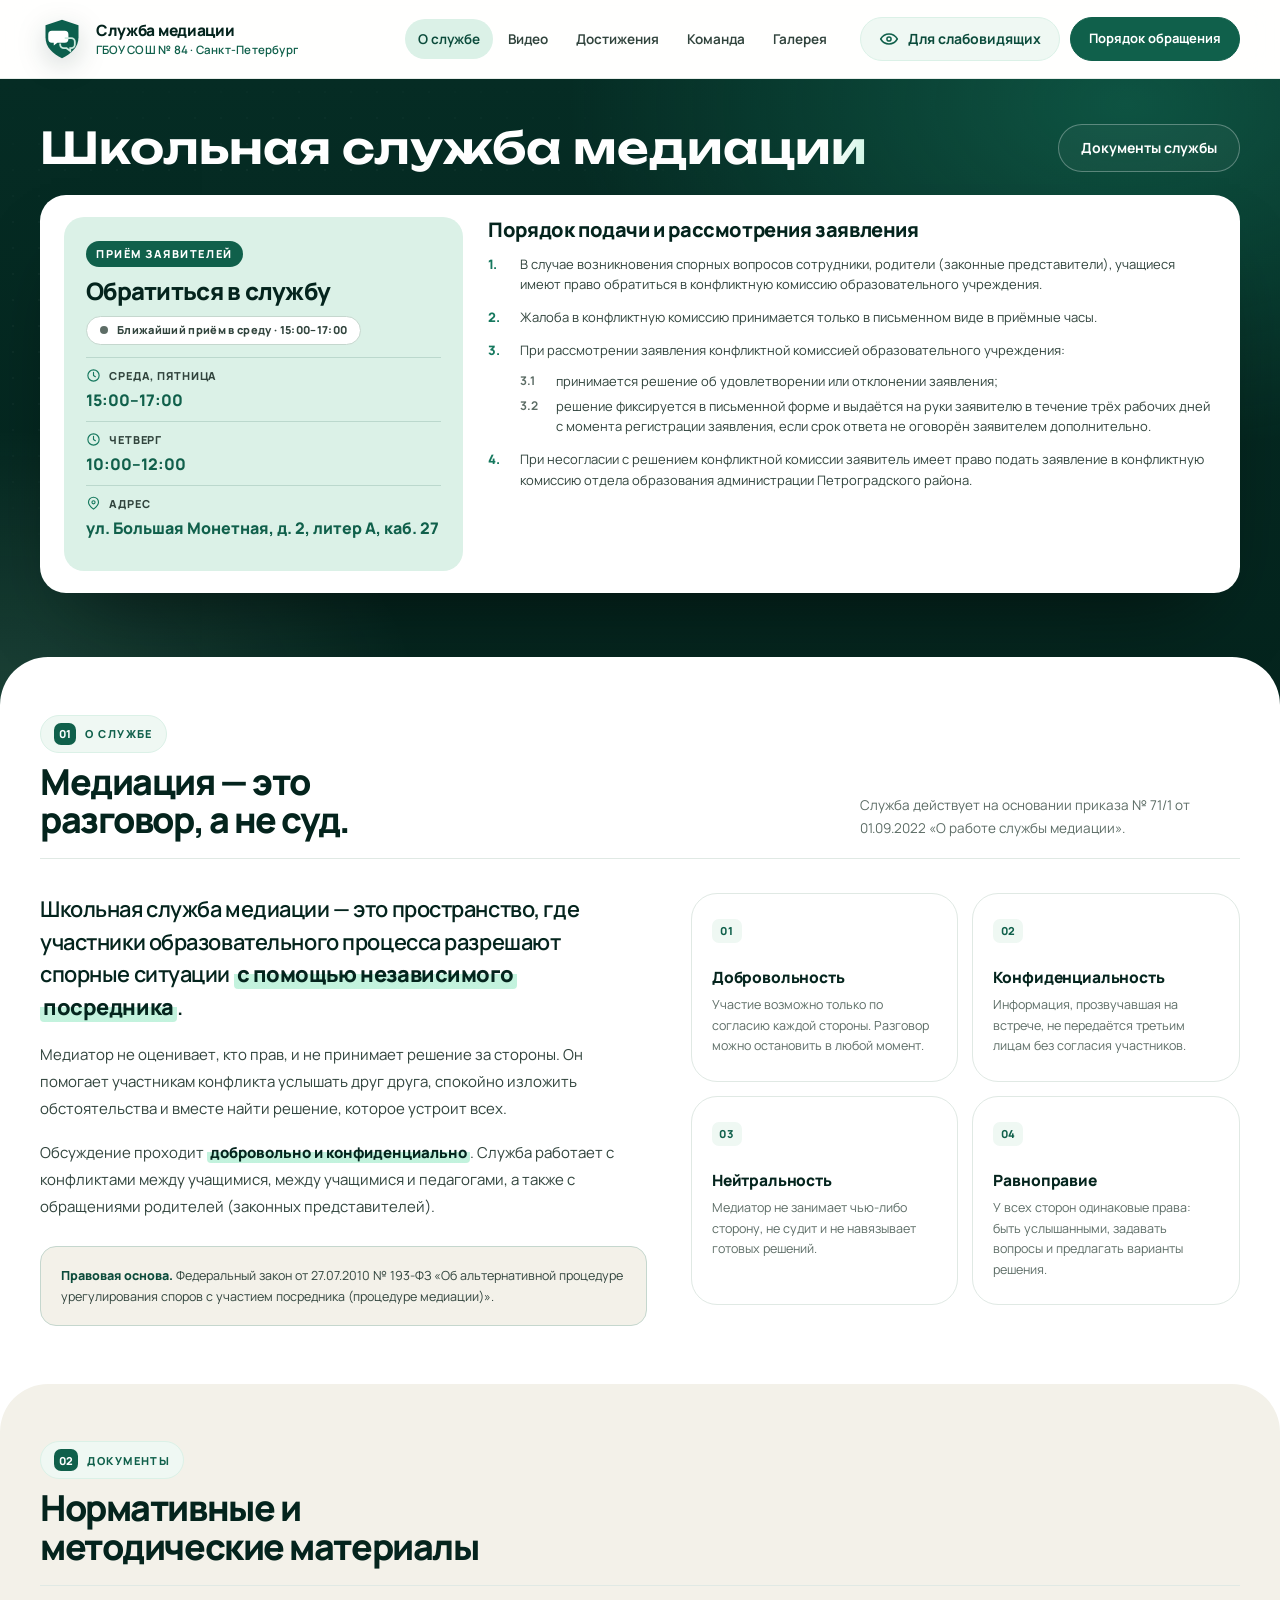
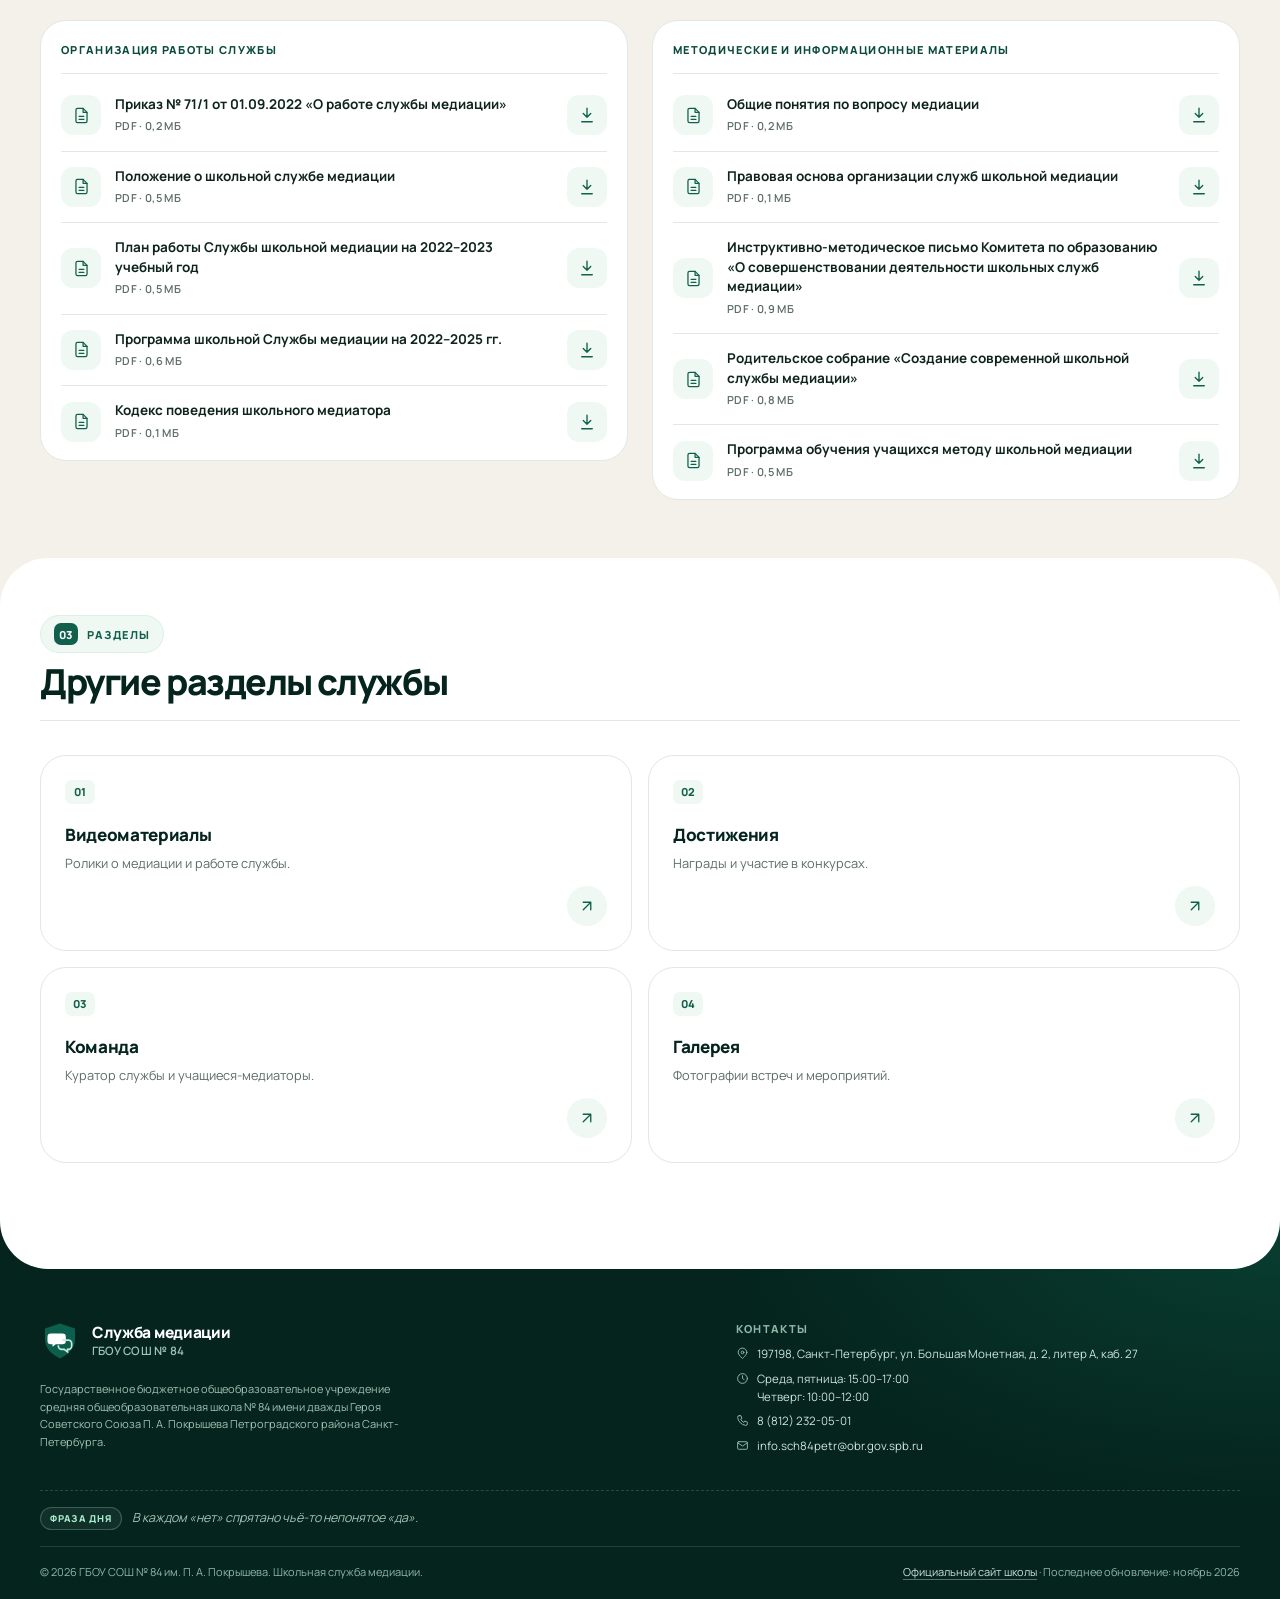
==== commit 8a0aa509: "посхалки 1" ====
--- a/index.html
+++ b/index.html
@@ -94,7 +94,7 @@
         </span>
         <span class="brand__text">
           <span class="brand__name">Служба медиации</span>
-          <span class="brand__caption">ГБОУ СОШ № 84 · <span class="brand__city">Санкт-Петербург</span></span>
+          <span class="brand__caption">ГБОУ СОШ № 84 · <span class="brand__city" title="Город, где учатся слушать">Санкт-Петербург</span></span>
         </span>
       </a>
 
@@ -137,7 +137,7 @@
     <section class="hero" aria-labelledby="hero-title">
       <div class="container">
         <div class="hero__top">
-          <h1 id="hero-title">Школьная служба медиации</h1>
+          <h1 id="hero-title">Школьная служба <span class="shimmer">медиации</span></h1>
           <div class="hero__actions">
             <a class="button button--outline" href="#documents">Документы службы</a>
           </div>
@@ -429,6 +429,7 @@
   </footer>
 
   <script src="assets/js/script.js" defer></script>
+  <script src="assets/js/extras.js" defer></script>
   <script src="assets/js/a11y.js" defer></script>
 </body>
 </html>
--- a/assets/css/styles.css
+++ b/assets/css/styles.css
@@ -2307,3 +2307,431 @@
   font-weight: 800;
   font-size: 1rem;
 }
+
+/* =========================================================
+   Дизайн-детали и пасхалки (добавлено)
+   ========================================================= */
+
+/* ---------- Скроллбар в тон сайту ---------- */
+html {
+  scrollbar-width: thin;
+  scrollbar-color: var(--emerald-500) transparent;
+}
+::-webkit-scrollbar {
+  width: 10px;
+  height: 10px;
+}
+::-webkit-scrollbar-track {
+  background: transparent;
+}
+::-webkit-scrollbar-thumb {
+  background: linear-gradient(180deg, var(--emerald-500), var(--emerald-700));
+  border: 2px solid var(--paper);
+  border-radius: 999px;
+}
+::-webkit-scrollbar-thumb:hover {
+  background: var(--emerald-600);
+}
+
+/* ---------- Заголовки не оставляют «висячих» слов ---------- */
+.section-head h1,
+.section-head h2,
+.appointment h2,
+.procedure h2,
+.curator h2,
+.curator h3 {
+  text-wrap: balance;
+}
+
+/* ---------- Полоса прогресса чтения ---------- */
+.scroll-progress {
+  position: absolute;
+  bottom: -1px;
+  left: 0;
+  z-index: 101;
+  width: 100%;
+  height: 2px;
+  background: linear-gradient(90deg, var(--emerald-600), var(--mint));
+  transform: scaleX(0);
+  transform-origin: 0 50%;
+  pointer-events: none;
+}
+
+/* ---------- Кнопка «наверх» ---------- */
+.to-top {
+  position: fixed;
+  right: clamp(14px, 3vw, 26px);
+  bottom: clamp(14px, 3vw, 26px);
+  z-index: 120;
+  display: grid;
+  place-items: center;
+  width: 52px;
+  height: 52px;
+  padding: 0;
+  color: var(--emerald-800);
+  background: var(--white);
+  border: 1px solid var(--line-strong);
+  border-radius: 50%;
+  box-shadow: var(--shadow-sm);
+  cursor: pointer;
+  opacity: 0;
+  visibility: hidden;
+  transform: translateY(14px);
+  transition: opacity 0.3s var(--ease), transform 0.3s var(--ease), visibility 0.3s,
+    background-color 0.25s, color 0.25s, border-color 0.25s;
+}
+.to-top.is-visible {
+  opacity: 1;
+  visibility: visible;
+  transform: none;
+}
+.to-top:hover {
+  color: var(--white);
+  background: var(--emerald-700);
+  border-color: var(--emerald-700);
+}
+.to-top svg {
+  grid-area: 1 / 1;
+  width: 52px;
+  height: 52px;
+}
+.to-top__ring {
+  fill: none;
+  stroke: transparent;
+  stroke-width: 2;
+}
+.to-top__fill {
+  fill: none;
+  stroke: var(--emerald-500);
+  stroke-width: 2;
+  stroke-linecap: round;
+  transform: rotate(-90deg);
+  transform-origin: center;
+  transition: stroke 0.25s;
+}
+.to-top:hover .to-top__fill {
+  stroke: var(--mint);
+}
+.to-top__arrow {
+  width: 18px !important;
+  height: 18px !important;
+  margin-top: 2px;
+}
+
+/* ---------- Плавное появление при прокрутке ---------- */
+.reveal {
+  opacity: 0;
+  transform: translateY(18px);
+  transition: opacity 0.6s var(--ease), transform 0.6s var(--ease);
+  transition-delay: var(--reveal-delay, 0s);
+}
+.reveal.is-visible {
+  opacity: 1;
+  transform: none;
+}
+html[data-a11y-font] .reveal {
+  opacity: 1;
+  transform: none;
+}
+
+/* ---------- Подсветка за курсором в шапке-герое ---------- */
+.hero::after {
+  position: absolute;
+  inset: 0;
+  background: radial-gradient(560px circle at var(--mx, 50%) var(--my, 30%), rgba(169, 237, 207, 0.12), transparent 62%);
+  content: "";
+  opacity: 0;
+  transition: opacity 0.5s var(--ease);
+  pointer-events: none;
+}
+.hero.has-spotlight::after {
+  opacity: 1;
+}
+
+/* ---------- Живой индикатор «Сейчас приём» ---------- */
+.visit-badge {
+  display: inline-flex;
+  align-items: center;
+  gap: 9px;
+  margin: 0 0 12px;
+  padding: 6px 13px;
+  color: var(--ink-soft);
+  background: var(--white);
+  border: 1px solid var(--line-strong);
+  border-radius: var(--radius-pill);
+  font-size: 0.6875rem;
+  font-weight: 800;
+  letter-spacing: 0.03em;
+  line-height: 1.3;
+}
+.visit-badge.is-open {
+  color: var(--emerald-800);
+  border-color: var(--emerald-300);
+  background: var(--emerald-50);
+}
+.visit-badge__dot {
+  flex: none;
+  width: 8px;
+  height: 8px;
+  background: var(--muted);
+  border-radius: 50%;
+}
+.visit-badge.is-open .visit-badge__dot {
+  background: var(--emerald-500);
+  box-shadow: 0 0 0 0 rgba(30, 154, 120, 0.45);
+  animation: visit-pulse 2.2s infinite;
+}
+@keyframes visit-pulse {
+  to {
+    box-shadow: 0 0 0 9px rgba(30, 154, 120, 0);
+  }
+}
+
+/* ---------- Фраза дня в подвале ---------- */
+.footer__motto {
+  display: flex;
+  flex-wrap: wrap;
+  align-items: baseline;
+  gap: 4px 10px;
+  margin: 0;
+  padding: 16px 0;
+  color: #9fc3b4;
+  border-top: 1px dashed rgba(255, 255, 255, 0.16);
+  font-size: 0.78125rem;
+  line-height: 1.6;
+  font-style: italic;
+}
+.footer__motto-label {
+  padding: 3px 9px;
+  color: var(--mint);
+  background: rgba(255, 255, 255, 0.06);
+  border: 1px solid rgba(169, 237, 207, 0.25);
+  border-radius: var(--radius-pill);
+  font-style: normal;
+  font-size: 0.59375rem;
+  font-weight: 800;
+  letter-spacing: 0.12em;
+  text-transform: uppercase;
+}
+
+/* ---------- Тосты-уведомления (пасхалки) ---------- */
+.toast-zone {
+  position: fixed;
+  bottom: clamp(18px, 4vw, 32px);
+  left: 50%;
+  z-index: 200;
+  display: flex;
+  flex-direction: column;
+  align-items: center;
+  gap: 8px;
+  width: min(92vw, 480px);
+  transform: translateX(-50%);
+  pointer-events: none;
+}
+.toast {
+  max-width: 100%;
+  margin: 0;
+  padding: 12px 18px;
+  color: var(--white);
+  background: var(--emerald-950);
+  border: 1px solid rgba(255, 255, 255, 0.16);
+  border-radius: 14px;
+  box-shadow: var(--shadow);
+  font-size: 0.84375rem;
+  line-height: 1.5;
+  text-align: center;
+  animation: toast-in 0.35s var(--ease);
+  transition: opacity 0.35s, transform 0.35s var(--ease);
+}
+.toast.is-leaving {
+  opacity: 0;
+  transform: translateY(8px);
+}
+@keyframes toast-in {
+  from {
+    opacity: 0;
+    transform: translateY(12px);
+  }
+}
+
+/* ---------- «Дождь мира» ---------- */
+.egg-drop {
+  position: fixed;
+  inset: 0;
+  z-index: 190;
+  overflow: hidden;
+  pointer-events: none;
+}
+.egg-drop span {
+  position: absolute;
+  top: -8vh;
+  will-change: transform;
+}
+
+/* ---------- Шиммер на ключевом слове заголовка ---------- */
+.shimmer {
+  background: linear-gradient(100deg, #ffffff 40%, var(--mint) 50%, #ffffff 60%);
+  background-size: 220% 100%;
+  background-position: 0 0;
+  -webkit-background-clip: text;
+  background-clip: text;
+  -webkit-text-fill-color: transparent;
+  animation: shimmer-slide 7s linear infinite;
+}
+@keyframes shimmer-slide {
+  to {
+    background-position: -220% 0;
+  }
+}
+html[data-a11y-scheme] .shimmer {
+  background: none !important;
+  -webkit-text-fill-color: currentColor !important;
+  animation: none !important;
+}
+html[data-a11y-scheme="yellow"] .shimmer {
+  color: #ffdf00 !important;
+}
+
+/* ---------- Микро-анимации мелочей ---------- */
+.button:active {
+  transform: translateY(0) scale(0.97);
+  box-shadow: none;
+}
+.brand__mark svg {
+  transition: transform 0.35s var(--ease);
+}
+.brand:hover .brand__mark svg,
+.brand:focus-visible .brand__mark svg {
+  transform: rotate(-6deg) scale(1.06);
+}
+.procedure__num {
+  display: inline-block;
+  transform-origin: left center;
+  transition: transform 0.3s var(--ease), color 0.3s;
+}
+.procedure__list > li:hover .procedure__num {
+  transform: scale(1.18) rotate(-4deg);
+  color: var(--emerald-800);
+}
+.principle__num {
+  transition: transform 0.3s var(--ease), background-color 0.28s, color 0.28s;
+}
+.principle:hover .principle__num {
+  transform: rotate(-6deg) scale(1.05);
+}
+.doc-item__icon {
+  transition: transform 0.3s var(--ease), background-color 0.3s, color 0.3s;
+}
+.doc-item:hover .doc-item__icon {
+  transform: rotate(-6deg) scale(1.07);
+  color: var(--emerald-800);
+  background: var(--emerald-100);
+}
+.doc-item__download .icon {
+  transition: transform 0.25s var(--ease);
+}
+.doc-item__download:hover .icon {
+  transform: translateY(2px);
+}
+.member__photo--initials::before {
+  transition: transform 0.35s var(--ease);
+}
+.member:hover .member__photo--initials::before {
+  transform: translate(-50%, -50%) scale(1.09);
+}
+
+/* ---------- Анимированное подчёркивание ссылок ---------- */
+.doc-item__body a,
+.footer__contacts a {
+  text-decoration: underline;
+  text-decoration-thickness: 1px;
+  text-decoration-color: transparent;
+  text-underline-offset: 3px;
+  transition: text-decoration-color 0.25s, color 0.2s;
+}
+.doc-item__body a:hover,
+.footer__contacts a:hover {
+  text-decoration-color: currentColor;
+}
+
+/* ---------- Печать: чистый лист без меню и декора ---------- */
+@media print {
+  .site-header,
+  .mobile-menu,
+  .a11y-panel,
+  .a11y-toggle,
+  .menu-toggle,
+  .scroll-progress,
+  .to-top,
+  .toast-zone,
+  .egg-drop,
+  .docs-mobile,
+  .doc-item__download,
+  .home-link__arrow,
+  .lightbox,
+  .hero::before,
+  .hero::after {
+    display: none !important;
+  }
+  body {
+    color: #000;
+    background: #fff;
+  }
+  .hero {
+    color: #000;
+    background: #fff !important;
+  }
+  .hero h1 {
+    color: #000;
+  }
+  .shimmer {
+    background: none;
+    -webkit-text-fill-color: currentColor;
+    animation: none;
+  }
+  .entry,
+  .about,
+  .documents,
+  .section,
+  main {
+    background: #fff !important;
+  }
+  .entry {
+    box-shadow: none;
+    border: 1px solid #ccc;
+  }
+  .site-footer {
+    margin-top: 0;
+    color: #000;
+    background: #fff !important;
+  }
+  .site-footer * {
+    color: #000 !important;
+  }
+  .footer__motto,
+  .footer__legal {
+    border-color: #999;
+  }
+  .curator {
+    color: #000;
+    background: #fff !important;
+    border: 1px solid #ccc;
+  }
+  .curator h2,
+  .curator h3 {
+    color: #000;
+  }
+  .curator p,
+  .footer__school,
+  .footer__contacts p,
+  .footer__contacts a,
+  .footer__motto {
+    color: #000 !important;
+  }
+  .curator__role,
+  .footer__motto-label {
+    color: #000 !important;
+    border-color: #999;
+  }
+}
+
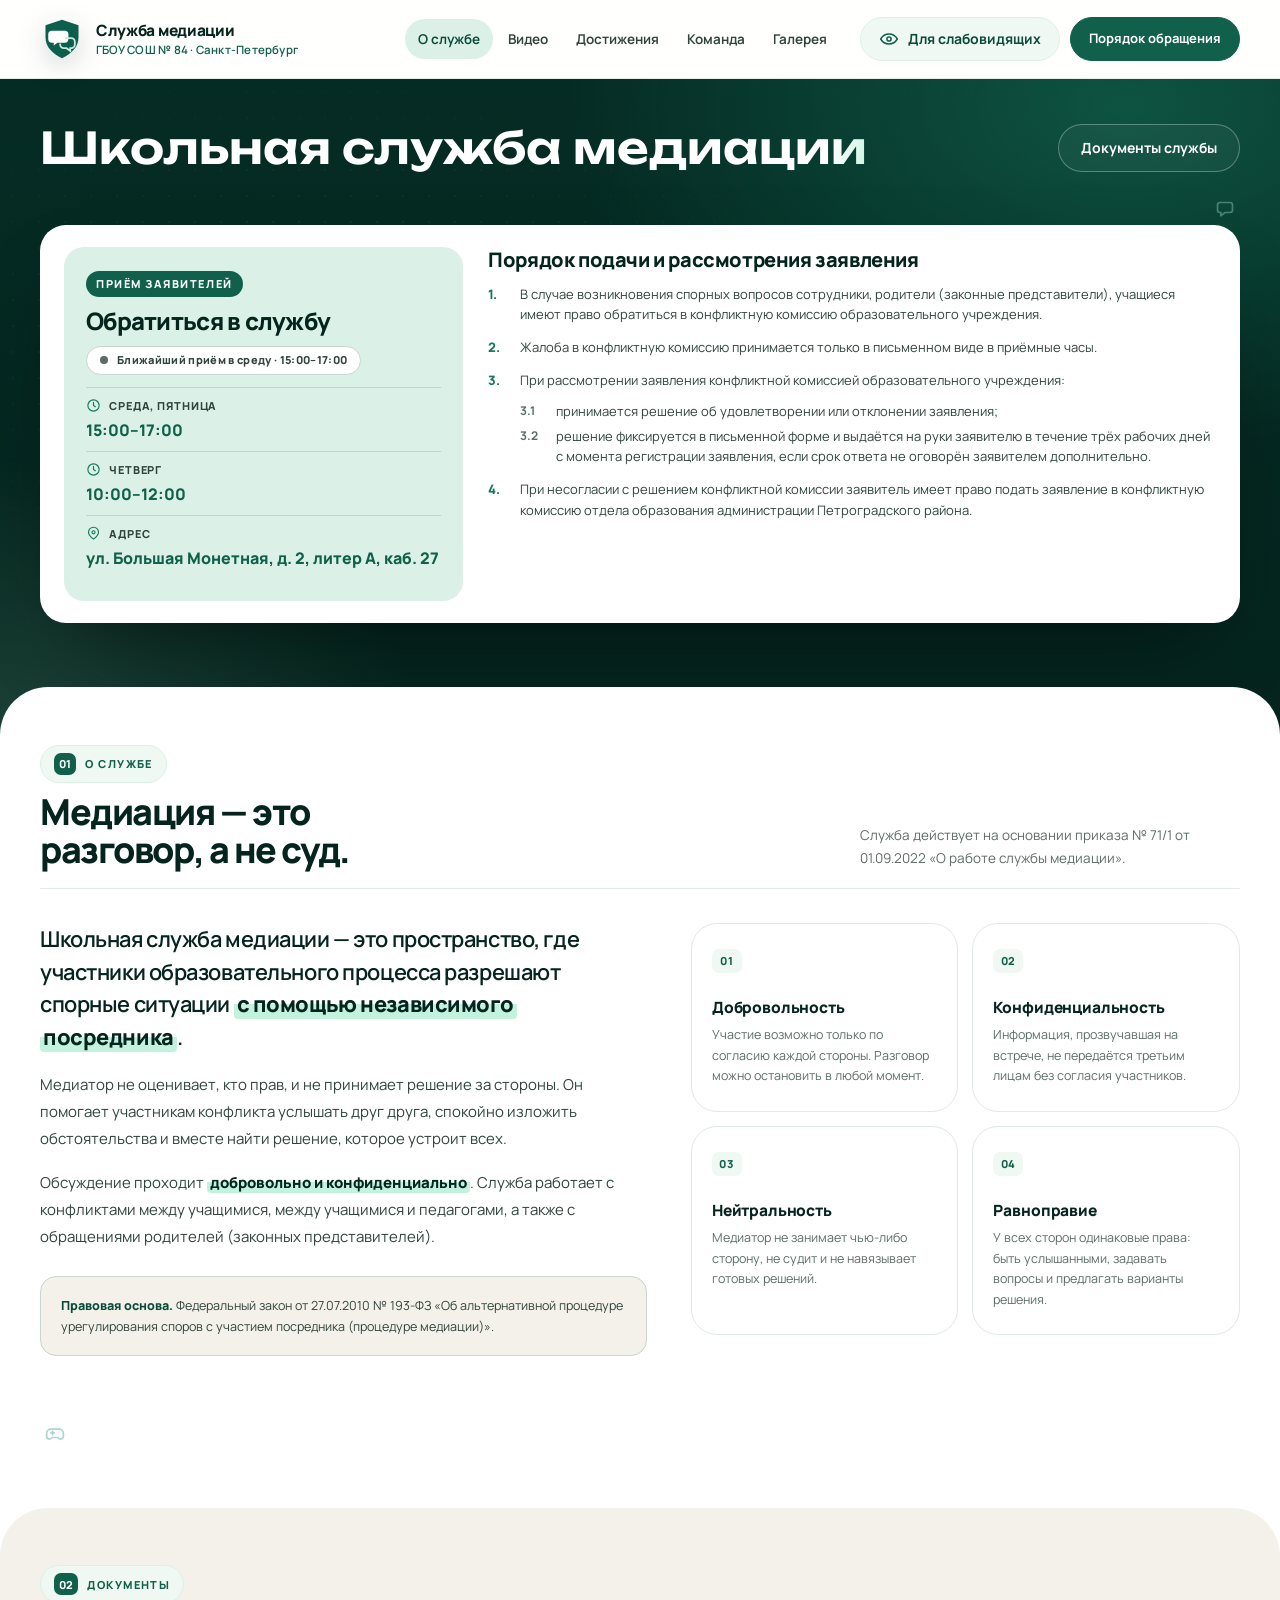
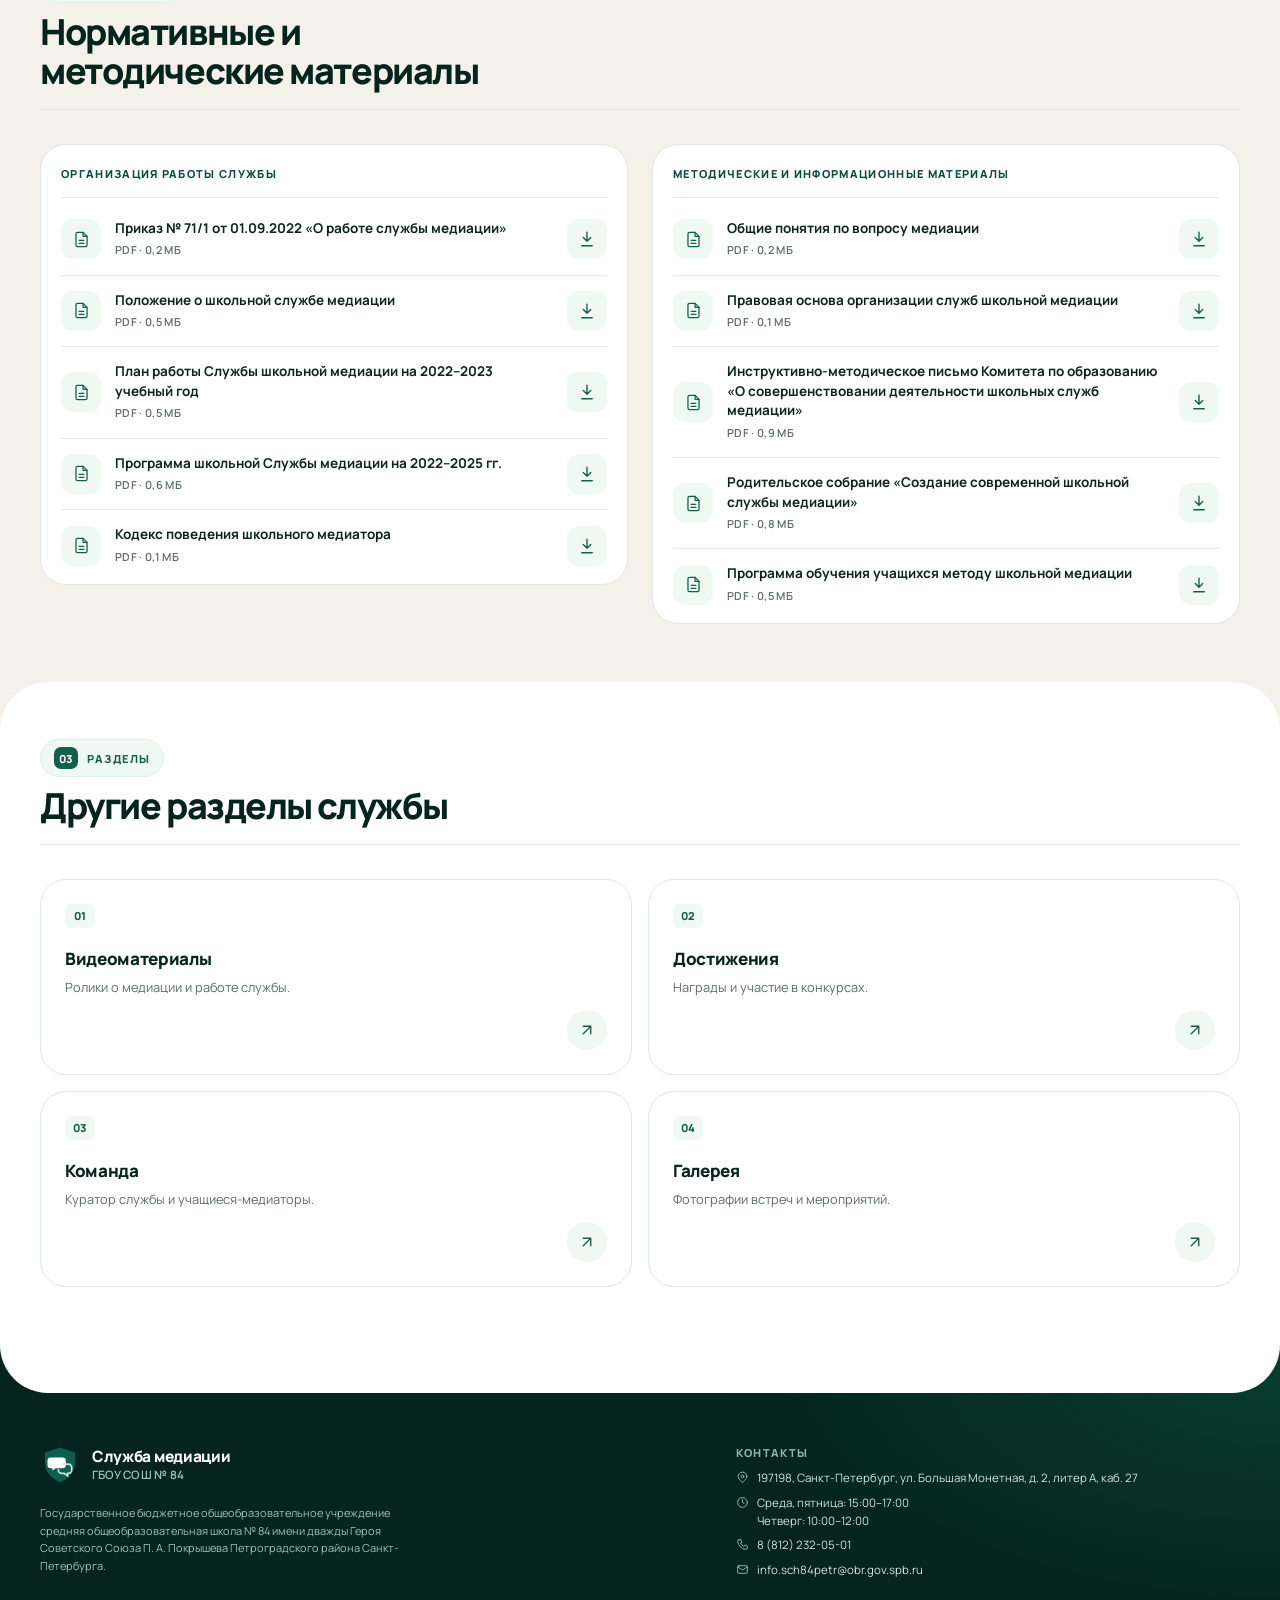
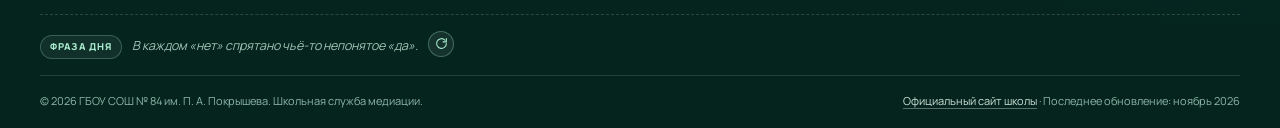
==== commit b72386b2: "ru:1" ====
--- a/index.html
+++ b/index.html
@@ -143,6 +143,16 @@
           </div>
         </div>
 
+        <div class="egg-spots egg-spots--end egg-spots--on-dark" role="group" aria-label="Странные метки — для любопытных">
+          <span class="egg-spot egg-spot--pc egg-spot--bubble">
+            <input class="egg-spot__toggle" type="checkbox" id="spot-index-word">
+            <label class="egg-spot__btn" for="spot-index-word" title="Здесь что-то затаилось" aria-label="Скрытая подсказка">
+              <svg viewBox="0 0 24 24" fill="none" stroke="currentColor" stroke-width="2" stroke-linecap="round" stroke-linejoin="round" aria-hidden="true"><path d="M6 3h12a3 3 0 0 1 3 3v6a3 3 0 0 1-3 3h-6l-5 4v-4H6a3 3 0 0 1-3-3V6a3 3 0 0 1 3-3Z"/></svg>
+            </label>
+            <span class="egg-spot__hint" role="note">Наберите главную цель переговоров.</span>
+          </span>
+        </div>
+
         <section class="entry" id="procedure" aria-label="Приём заявителей и порядок подачи заявления">
           <aside class="appointment" aria-labelledby="appointment-title">
             <p class="appointment__label">Приём заявителей</p>
@@ -243,6 +253,16 @@
               <h3>Равноправие</h3>
               <p>У всех сторон одинаковые права: быть услышанными, задавать вопросы и предлагать варианты решения.</p>
             </article>
+          </div>
+
+          <div class="egg-spots egg-spots--start">
+            <span class="egg-spot egg-spot--pc egg-spot--gamepad egg-spot--up">
+              <input class="egg-spot__toggle" type="checkbox" id="spot-index-code">
+              <label class="egg-spot__btn" for="spot-index-code" title="Здесь что-то затаилось" aria-label="Скрытая подсказка">
+                <svg viewBox="0 0 24 24" fill="none" stroke="currentColor" stroke-width="2" stroke-linecap="round" stroke-linejoin="round" aria-hidden="true"><path d="M7 5h10a5 5 0 0 1 5 5v3.5a3.5 3.5 0 0 1-3.5 3.5c-1.4 0-2.5-.7-3.1-2h-6.8c-.6 1.3-1.7 2-3.1 2A3.5 3.5 0 0 1 2 13.5V10a5 5 0 0 1 5-5Z"/><path d="M7 9.5h4M9 7.5v4"/></svg>
+              </label>
+              <span class="egg-spot__hint" role="note">Оно ещё в деле: введи «Код konami».</span>
+            </span>
           </div>
         </div>
       </div>
--- a/assets/css/styles.css
+++ b/assets/css/styles.css
@@ -1711,7 +1711,9 @@
     grid-template-columns: minmax(0, 1fr);
   }
   .site-footer {
-    border-radius: 32px 32px 0 0;
+    /* Без своих скруглений: белая карточка над подвалом и так
+       даёт дуги на углах — второй радиус создавал щели и «шипы» */
+    border-radius: 0;
   }
   .footer__top {
     grid-template-columns: minmax(0, 1fr);
@@ -2735,3 +2737,628 @@
   }
 }
 
+/* =========================================================
+   Вторая волна: детали и пасхалки (добавлено)
+   ========================================================= */
+
+/* ---------- Тилт карточек за курсором ---------- */
+.principle.tilt:hover,
+.home-link.tilt:hover,
+.home-link.tilt:focus-visible {
+  transform: perspective(760px) translateY(-2px) rotateX(var(--ty, 0deg)) rotateY(var(--tx, 0deg));
+}
+.home-link.tilt:hover,
+.home-link.tilt:focus-visible {
+  transform: perspective(760px) translateY(-4px) rotateX(var(--ty, 0deg)) rotateY(var(--tx, 0deg));
+}
+.principle.tilt,
+.home-link.tilt {
+  transform-style: preserve-3d;
+}
+
+/* ---------- «Эхо диалога»: круг на месте нажатия ---------- */
+.ping {
+  position: fixed;
+  z-index: 180;
+  width: 14px;
+  height: 14px;
+  margin: -7px 0 0 -7px;
+  border: 2px solid var(--emerald-500);
+  border-radius: 50%;
+  pointer-events: none;
+}
+
+/* ---------- Параллакс точек в «герое» ---------- */
+.hero::before {
+  transform: translateY(var(--hero-parallax, 0px));
+  will-change: transform;
+}
+
+/* ---------- Логотип: нажатие и «танец» ---------- */
+.brand__mark {
+  -webkit-touch-callout: none;
+  -webkit-user-select: none;
+  user-select: none;
+  touch-action: manipulation;
+}
+.brand__mark.is-pressing svg {
+  transform: scale(0.9) rotate(-6deg);
+}
+.brand__mark svg {
+  transition: transform 0.35s var(--ease);
+}
+@keyframes logo-dance {
+  0%, 100% { transform: rotate(0deg) translateY(0); }
+  20% { transform: rotate(-9deg) translateY(-2px); }
+  40% { transform: rotate(8deg); }
+  60% { transform: rotate(-6deg) translateY(-3px); }
+  80% { transform: rotate(6deg) translateY(-1px); }
+}
+.brand__mark.is-dancing svg {
+  animation: logo-dance 1.1s var(--ease);
+}
+
+/* ---------- Пункты мобильного меню въезжают по очереди ---------- */
+.mobile-menu.is-open .mobile-menu__nav a {
+  animation: menu-item-in 0.5s var(--ease) both;
+}
+.mobile-menu.is-open .mobile-menu__nav a:nth-child(1) { animation-delay: 0.04s; }
+.mobile-menu.is-open .mobile-menu__nav a:nth-child(2) { animation-delay: 0.09s; }
+.mobile-menu.is-open .mobile-menu__nav a:nth-child(3) { animation-delay: 0.14s; }
+.mobile-menu.is-open .mobile-menu__nav a:nth-child(4) { animation-delay: 0.19s; }
+.mobile-menu.is-open .mobile-menu__nav a:nth-child(5) { animation-delay: 0.24s; }
+@keyframes menu-item-in {
+  from {
+    opacity: 0;
+    transform: translateX(-16px);
+  }
+}
+
+/* ---------- Трекер секретов в подвале ---------- */
+.footer__eggs {
+  display: inline-flex;
+  align-items: center;
+  gap: 6px;
+  margin: 0;
+  color: #9fc3b4;
+  font-size: 0.6875rem;
+  font-weight: 700;
+  letter-spacing: 0.02em;
+}
+
+/* ---------- Секретные метки: маленькие картинки, разбросанные
+   по страницам. Почти невидимы; клик раскрывает подсказку ---------- */
+.egg-spots {
+  display: flex;
+  flex-wrap: wrap;
+  justify-content: center;
+  align-items: flex-start;
+  gap: 10px 16px;
+  margin-top: clamp(12px, 2vw, 20px);
+}
+.egg-spots--start {
+  justify-content: flex-start;
+}
+.egg-spots--end {
+  justify-content: flex-end;
+}
+.egg-spots--on-dark .egg-spot__btn {
+  color: var(--mint);
+}
+.egg-spots--on-dark .egg-spot__toggle:checked + .egg-spot__btn {
+  background: rgba(169, 237, 207, 0.14);
+  box-shadow: inset 0 0 0 1.5px rgba(169, 237, 207, 0.55);
+}
+.egg-spot {
+  position: relative;
+  display: inline-flex;
+}
+.egg-spot__toggle {
+  position: absolute;
+  width: 1px;
+  height: 1px;
+  margin: 0;
+  opacity: 0;
+}
+.egg-spot__btn {
+  display: grid;
+  place-items: center;
+  width: 30px;
+  height: 30px;
+  color: var(--emerald-700);
+  border-radius: 50%;
+  cursor: pointer;
+  opacity: 0.38;
+  transition: opacity 0.25s, transform 0.25s, background-color 0.2s, box-shadow 0.2s;
+  -webkit-tap-highlight-color: transparent;
+}
+.egg-spot__btn:hover,
+.egg-spot__btn:active {
+  opacity: 0.9;
+  transform: scale(1.12);
+}
+.egg-spot__btn svg {
+  width: 20px;
+  height: 20px;
+  pointer-events: none;
+}
+.egg-spot__glyph {
+  font-size: 0.72rem;
+  font-weight: 800;
+  letter-spacing: 0.02em;
+  pointer-events: none;
+}
+.egg-spot__toggle:checked + .egg-spot__btn,
+.egg-spot__toggle:focus-visible + .egg-spot__btn {
+  opacity: 1;
+  background: var(--emerald-50);
+  box-shadow: inset 0 0 0 1.5px var(--emerald-300);
+}
+.egg-spot__hint {
+  position: absolute;
+  top: calc(100% + 10px);
+  left: 50%;
+  transform: translate(-50%, 8px);
+  width: max-content;
+  max-width: min(240px, 76vw);
+  padding: 10px 14px;
+  color: #40614f;
+  background: #f4faf6;
+  border: 1px dashed rgba(30, 154, 120, 0.45);
+  border-radius: 12px 16px 16px 16px;
+  font-size: 0.75rem;
+  line-height: 1.5;
+  text-align: left;
+  opacity: 0;
+  visibility: hidden;
+  pointer-events: none;
+  transition: opacity 0.25s, visibility 0.25s;
+  z-index: 40;
+}
+.egg-spot__toggle:checked ~ .egg-spot__hint,
+.egg-spot__toggle:focus-visible ~ .egg-spot__hint {
+  opacity: 1;
+  visibility: visible;
+  transform: translate(-50%, 0);
+}
+/* у меток, прижатых к краю ряда, подсказка не уезжает за экран */
+.egg-spots--start .egg-spot__hint {
+  left: 0;
+  transform: translate(0, 8px);
+}
+.egg-spots--start .egg-spot__toggle:checked ~ .egg-spot__hint,
+.egg-spots--start .egg-spot__toggle:focus-visible ~ .egg-spot__hint {
+  transform: translate(0, 0);
+}
+.egg-spots--end .egg-spot__hint {
+  left: auto;
+  right: 0;
+  transform: translate(0, 8px);
+}
+.egg-spots--end .egg-spot__toggle:checked ~ .egg-spot__hint,
+.egg-spots--end .egg-spot__toggle:focus-visible ~ .egg-spot__hint {
+  transform: translate(0, 0);
+}
+/* метки у нижнего края секции: подсказка открывается вверх,
+   чтобы её не обрезала следующая секция */
+.egg-spot--up .egg-spot__hint {
+  top: auto;
+  bottom: calc(100% + 10px);
+  transform: translate(-50%, -8px);
+}
+.egg-spot--up .egg-spot__toggle:checked ~ .egg-spot__hint,
+.egg-spot--up .egg-spot__toggle:focus-visible ~ .egg-spot__hint {
+  transform: translate(-50%, 0);
+}
+.egg-spots--start .egg-spot--up .egg-spot__hint,
+.egg-spots--end .egg-spot--up .egg-spot__hint {
+  transform: translate(0, -8px);
+}
+.egg-spots--start .egg-spot--up .egg-spot__toggle:checked ~ .egg-spot__hint,
+.egg-spots--start .egg-spot--up .egg-spot__toggle:focus-visible ~ .egg-spot__hint,
+.egg-spots--end .egg-spot--up .egg-spot__toggle:checked ~ .egg-spot__hint,
+.egg-spots--end .egg-spot--up .egg-spot__toggle:focus-visible ~ .egg-spot__hint {
+  transform: translate(0, 0);
+}
+
+/* У каждой метки — своё «поведение» подсказки */
+.egg-spot--bubble .egg-spot__toggle:checked ~ .egg-spot__hint {
+  border: 1px solid #58b98f;
+  border-radius: 18px 18px 18px 4px;
+  transform-origin: 20% 100%;
+  animation: egg-hint-bubble 0.5s cubic-bezier(0.2, 1.4, 0.35, 1);
+}
+/* хвостик чат-пузыря */
+.egg-spot--bubble .egg-spot__hint::after {
+  content: "";
+  position: absolute;
+  left: 14px;
+  bottom: -6px;
+  width: 12px;
+  height: 12px;
+  background: #e9f8f0;
+  border-right: 1px solid #58b98f;
+  border-bottom: 1px solid #58b98f;
+  transform: rotate(45deg);
+}
+@keyframes egg-hint-bubble {
+  0% { opacity: 0; scale: 0.55; }
+  60% { opacity: 1; scale: 1.08; }
+  100% { opacity: 1; scale: 1; }
+}
+.egg-spot--shield .egg-spot__btn {
+  color: #1d6b53;
+  border-radius: 10px 3px 10px 3px;
+}
+.egg-spot--shield .egg-spot__toggle:checked + .egg-spot__btn {
+  background: #d9f3e7;
+  box-shadow: inset 0 0 0 1.5px #2f7a63;
+}
+.egg-spot--shield .egg-spot__toggle:checked ~ .egg-spot__hint {
+  background: #0b4a3a;
+  border: 1px solid #2f7a63;
+  color: #d9f3e7;
+  border-radius: 3px;
+  box-shadow: 0 10px 18px rgba(7, 56, 44, 0.35);
+  font-family: Georgia, "Times New Roman", serif;
+  letter-spacing: 0.01em;
+  animation: egg-hint-rise 0.55s cubic-bezier(0.22, 1.2, 0.36, 1);
+}
+/* внутренняя рамка — стиль памятной таблички */
+.egg-spot--shield .egg-spot__hint::before {
+  content: "";
+  position: absolute;
+  inset: 4px;
+  border: 1px solid rgba(169, 237, 207, 0.4);
+  border-radius: 2px;
+  pointer-events: none;
+}
+@keyframes egg-hint-rise {
+  0% { opacity: 0; translate: 0 16px; scale: 0.96; }
+  70% { translate: 0 -3px; }
+  100% { opacity: 1; translate: 0 0; scale: 1; }
+}
+.egg-spot--gamepad .egg-spot__btn {
+  color: #1e9a78;
+}
+.egg-spot--gamepad .egg-spot__toggle:checked + .egg-spot__btn {
+  background: #10241d;
+  box-shadow: inset 0 0 0 1.5px #3ecf95, 3px 3px 0 rgba(30, 154, 120, 0.35);
+}
+.egg-spot--gamepad .egg-spot__toggle:checked ~ .egg-spot__hint {
+  background: #10241d;
+  border: 2px solid #3ecf95;
+  color: #b9f2d9;
+  border-radius: 0;
+  box-shadow: 4px 4px 0 rgba(30, 154, 120, 0.35);
+  font-family: ui-monospace, "Cascadia Mono", "JetBrains Mono", monospace;
+  animation: egg-hint-pixel 0.45s steps(5);
+}
+@keyframes egg-hint-pixel {
+  0% { opacity: 0; clip-path: inset(0 100% 0 0); }
+  100% { opacity: 1; clip-path: inset(0 0 0 0); }
+}
+.egg-spot--two .egg-spot__btn {
+  color: #4a90a6;
+  border-radius: 13px 13px 4px 13px;
+}
+.egg-spot--two .egg-spot__toggle:checked + .egg-spot__btn {
+  background: #e6f2f7;
+  box-shadow: inset 0 0 0 1.5px #6aa7bd, inset 0 0 0 5px #e6f2f7;
+}
+.egg-spot--two .egg-spot__toggle:checked ~ .egg-spot__hint {
+  background: #d9edf5;
+  border: 1px solid transparent;
+  color: #174a58;
+  border-radius: 0;
+  clip-path: polygon(14px 0, 100% 0, 100% calc(100% - 14px), calc(100% - 14px) 100%, 0 100%, 0 14px);
+  animation: egg-hint-ripple 0.45s cubic-bezier(0.2, 0.9, 0.3, 1);
+}
+@keyframes egg-hint-ripple {
+  0% { opacity: 0; scale: 0.6; }
+  70% { opacity: 1; scale: 1.04; }
+  100% { opacity: 1; scale: 1; }
+}
+.egg-spot--key .egg-spot__btn {
+  color: #9d85c9;
+}
+.egg-spot--key .egg-spot__toggle:checked + .egg-spot__btn {
+  background: #efeaf9;
+  transform: translateY(2px) scale(0.98);
+  box-shadow: inset 0 0 0 1.5px #b49ae0, inset 0 2px 5px rgba(46, 25, 90, 0.35);
+}
+.egg-spot--key .egg-spot__toggle:checked ~ .egg-spot__hint {
+  background: #efeaf9;
+  border: 1px solid #b49ae0;
+  color: #46357a;
+  border-radius: 3px;
+  font-family: ui-monospace, "Cascadia Mono", "JetBrains Mono", monospace;
+  background-image: repeating-linear-gradient(180deg, transparent 0 19px, rgba(120, 90, 190, 0.14) 19px 20px);
+  animation: egg-hint-type 0.5s steps(9);
+}
+@keyframes egg-hint-type {
+  0% { opacity: 0; clip-path: inset(0 100% 0 0); }
+  100% { opacity: 1; clip-path: inset(0 0 0 0); }
+}
+.egg-spot--84 .egg-spot__btn {
+  color: #a8791d;
+}
+.egg-spot--84 .egg-spot__toggle:checked + .egg-spot__btn {
+  background: #fdf6e3;
+  box-shadow: inset 0 0 0 1.5px #d9b45b;
+}
+.egg-spot--84 .egg-spot__toggle:checked ~ .egg-spot__hint {
+  border: 1.5px solid #d9b45b;
+  background: #fdf6e3;
+  color: #6b5316;
+  rotate: -2deg;
+  outline: 1.5px dashed #d9b45b;
+  outline-offset: 3px;
+  animation: egg-hint-stamp 0.55s cubic-bezier(0.2, 1.1, 0.3, 1);
+}
+@keyframes egg-hint-stamp {
+  0% { opacity: 0; scale: 1.7; rotate: -10deg; }
+  55% { opacity: 1; scale: 0.96; rotate: -1deg; }
+  100% { opacity: 1; scale: 1; rotate: -2deg; }
+}
+.egg-spot--shake .egg-spot__toggle:checked ~ .egg-spot__hint {
+  background: #fffdf6;
+  border: 1px solid #e3d8c4;
+  color: #5f4632;
+  border-radius: 2px;
+  padding: 10px 12px 22px;
+  rotate: 1.4deg;
+  box-shadow: 0 10px 18px rgba(80, 50, 20, 0.2);
+  animation: egg-hint-wobble 0.55s ease-out;
+}
+/* кусочек скотча на полароиде */
+.egg-spot--shake .egg-spot__hint::before {
+  content: "";
+  position: absolute;
+  top: -9px;
+  left: 50%;
+  translate: -50% 0;
+  rotate: -3deg;
+  width: 72px;
+  height: 17px;
+  background: rgba(250, 205, 120, 0.65);
+  box-shadow: 0 1px 3px rgba(90, 60, 20, 0.18);
+}
+@keyframes egg-hint-wobble {
+  0% { opacity: 0; scale: 0.85; rotate: -2.6deg; }
+  30% { opacity: 1; scale: 1.03; rotate: 4.4deg; }
+  55% { rotate: -0.6deg; }
+  80% { rotate: 2.6deg; }
+  100% { opacity: 1; scale: 1; rotate: 1.4deg; }
+}
+.egg-spot--shake .egg-spot__toggle:checked + .egg-spot__btn {
+  animation: egg-btn-wiggle 0.5s ease-in-out;
+}
+@keyframes egg-btn-wiggle {
+  0%, 100% { rotate: 0deg; }
+  25% { rotate: -10deg; }
+  60% { rotate: 8deg; }
+}
+.egg-spot--screen .egg-spot__btn {
+  color: #5a7089;
+  border-radius: 10px;
+}
+.egg-spot--screen .egg-spot__toggle:checked + .egg-spot__btn {
+  background: #0c1622;
+  box-shadow: inset 0 0 0 1.5px #2e6f8f, 0 0 12px rgba(120, 190, 230, 0.55);
+}
+.egg-spot--screen .egg-spot__toggle:checked ~ .egg-spot__hint {
+  background: #0c1622;
+  border: 1px solid #2e6f8f;
+  color: #8fd3e8;
+  border-radius: 14px;
+  font-family: ui-monospace, "Cascadia Mono", "JetBrains Mono", monospace;
+  text-shadow: 0 0 10px rgba(90, 190, 230, 0.35);
+  background-image: repeating-linear-gradient(180deg, rgba(143, 211, 232, 0.08) 0 1px, transparent 1px 3px);
+  animation: egg-hint-flicker 0.5s steps(4);
+}
+@keyframes egg-hint-flicker {
+  0% { opacity: 0; }
+  30% { opacity: 0.9; }
+  45% { opacity: 0.35; }
+  70% { opacity: 1; }
+  85% { opacity: 0.7; }
+  100% { opacity: 1; }
+}
+
+/* Секреты разделены по платформам: клавиатурные подсказки видны
+   только на ПК, жестовые — только на телефоне */
+.egg-spot--phone {
+  display: none;
+}
+@media (pointer: coarse), (hover: none) {
+  .egg-spot--phone {
+    display: inline-flex;
+  }
+  .egg-spot--pc {
+    display: none;
+  }
+}
+
+/* ---------- Спецэффекты активации пасхалок ---------- */
+.egg-fx {
+  position: fixed;
+  inset: 0;
+  z-index: 170;
+  overflow: hidden;
+  pointer-events: none;
+}
+.egg-fx span,
+.egg-fx i,
+.egg-fx b {
+  position: absolute;
+  will-change: transform, opacity;
+}
+.egg-fx__glow {
+  inset: 0;
+  background: radial-gradient(circle at 50% 45%, rgba(169, 237, 207, 0.26), transparent 62%);
+  animation: egg-glow 1.9s ease-out forwards;
+}
+@keyframes egg-glow {
+  0% { opacity: 0; }
+  30% { opacity: 1; }
+  100% { opacity: 0; }
+}
+.egg-fx--doves span {
+  animation: egg-fly 1s linear forwards;
+  animation-duration: var(--dur, 2s);
+  animation-delay: var(--delay, 0s);
+}
+@keyframes egg-fly {
+  from { transform: translateX(0); }
+  to { transform: translateX(var(--fly, 124vw)); }
+}
+.egg-fx--hearts span,
+.egg-fx--sparks span {
+  animation: egg-burst var(--dur, 1.4s) cubic-bezier(0.16, 0.8, 0.34, 1) var(--delay, 0s) forwards;
+}
+@keyframes egg-burst {
+  0% { transform: translate(0, 0) scale(0.4); opacity: 0; }
+  15% { opacity: 1; }
+  100% { transform: translate(var(--dx, 0), var(--dy, -160px)) scale(1.15); opacity: 0; }
+}
+.egg-fx--stamp84 i {
+  top: -26px;
+  width: var(--w, 8px);
+  height: var(--h, 14px);
+  background: var(--c, #1e9a78);
+  animation: egg-confetti var(--dur, 1.6s) linear var(--delay, 0s) forwards;
+}
+@keyframes egg-confetti {
+  0% { transform: translateY(0) rotate(0deg); opacity: 1; }
+  100% { transform: translateY(112vh) rotate(var(--spin, 320deg)); opacity: 0.85; }
+}
+.egg-fx__stamp {
+  left: 50%;
+  top: 42%;
+  color: #f2c94c;
+  font-size: clamp(72px, 15vw, 150px);
+  font-weight: 800;
+  letter-spacing: 0.04em;
+  text-shadow: 0 6px 0 rgba(7, 56, 44, 0.35);
+  animation: egg-stamp 1.7s cubic-bezier(0.2, 1.1, 0.3, 1) forwards;
+}
+@keyframes egg-stamp {
+  0% { transform: translate(-50%, -50%) scale(2.6) rotate(-14deg); opacity: 0; }
+  25% { opacity: 1; }
+  55% { transform: translate(-50%, -50%) scale(1) rotate(-4deg); opacity: 1; }
+  80% { opacity: 1; }
+  100% { transform: translate(-50%, -50%) scale(1) rotate(-4deg); opacity: 0; }
+}
+.egg-fx--bubbles span {
+  animation: egg-bubble-up var(--dur, 1.8s) ease-out var(--delay, 0s) forwards;
+}
+@keyframes egg-bubble-up {
+  0% { transform: translate(0, 0) scale(0.5); opacity: 0; }
+  18% { opacity: 0.95; }
+  100% { transform: translate(var(--sway, 30px), calc(-1 * var(--rise, 30vh))) scale(1); opacity: 0; }
+}
+.egg-fx--rings i {
+  width: 26px;
+  height: 26px;
+  border: 3px solid rgba(169, 237, 207, 0.9);
+  border-radius: 50%;
+  animation: egg-ring 1.1s cubic-bezier(0.16, 0.8, 0.34, 1) var(--delay, 0s) forwards;
+}
+@keyframes egg-ring {
+  0% { transform: translate(-50%, -50%) scale(0.4); opacity: 0.9; }
+  100% { transform: translate(-50%, -50%) scale(15); opacity: 0; }
+}
+.is-egg-wobble {
+  animation: egg-wobble 0.75s ease-in-out;
+}
+@keyframes egg-wobble {
+  0%, 100% { transform: rotate(0deg) translateX(0); }
+  20% { transform: rotate(0.5deg) translateX(7px); }
+  40% { transform: rotate(-0.5deg) translateX(-7px); }
+  60% { transform: rotate(0.4deg) translateX(5px); }
+  80% { transform: rotate(-0.3deg) translateX(-3px); }
+}
+.is-egg-pulse {
+  animation: egg-card-pulse 1s ease-out;
+}
+@keyframes egg-card-pulse {
+  0%, 100% { box-shadow: 0 0 0 0 rgba(30, 154, 120, 0); }
+  40% { box-shadow: 0 0 0 12px rgba(30, 154, 120, 0.3); }
+}
+
+/* ---------- Фраза дня: кнопка «сказать иначе» ---------- */
+.footer__motto {
+  cursor: default;
+}
+.footer__motto-text {
+  transition: opacity 0.3s;
+}
+.footer__motto.is-shuffling .footer__motto-text {
+  animation: motto-fade 0.4s var(--ease);
+}
+@keyframes motto-fade {
+  from {
+    opacity: 0;
+    transform: translateY(5px);
+  }
+}
+.footer__motto-shuffle {
+  display: grid;
+  place-items: center;
+  width: 26px;
+  height: 26px;
+  padding: 0;
+  color: var(--mint);
+  background: rgba(255, 255, 255, 0.07);
+  border: 1px solid rgba(169, 237, 207, 0.3);
+  border-radius: 50%;
+  cursor: pointer;
+  transition: transform 0.35s var(--ease), background-color 0.2s, border-color 0.2s;
+}
+.footer__motto-shuffle:hover,
+.footer__motto-shuffle:focus-visible {
+  transform: rotate(180deg);
+  background: rgba(255, 255, 255, 0.15);
+  border-color: rgba(169, 237, 207, 0.6);
+}
+.footer__motto-shuffle:active {
+  transform: rotate(180deg) scale(0.92);
+}
+.footer__motto-shuffle svg {
+  width: 13px;
+  height: 13px;
+}
+
+/* ---------- Отступы под «челку» и жесты iPhone ---------- */
+.to-top {
+  right: calc(clamp(14px, 3vw, 26px) + env(safe-area-inset-right, 0px));
+  bottom: calc(clamp(14px, 3vw, 26px) + env(safe-area-inset-bottom, 0px));
+}
+.toast-zone {
+  bottom: calc(clamp(18px, 4vw, 32px) + env(safe-area-inset-bottom, 0px));
+}
+
+/* ---------- Версия для слабовидящих: новые элементы ----------
+   Метки и эффекты наследуют единую жёлтую схему из глобального
+   правила выше — отдельные перекрытия не нужны */
+html[data-a11y-scheme="yellow"] .footer__motto-shuffle svg {
+  stroke: #ffdf00 !important;
+}
+html[data-a11y-font] .footer__motto {
+  overflow-wrap: anywhere;
+}
+html[data-a11y-font] .egg-spot__hint {
+  overflow-wrap: anywhere;
+}
+
+@media print {
+  .ping,
+  .footer__motto-shuffle,
+  .egg-spots,
+  .egg-fx {
+    display: none !important;
+  }
+}
+
+
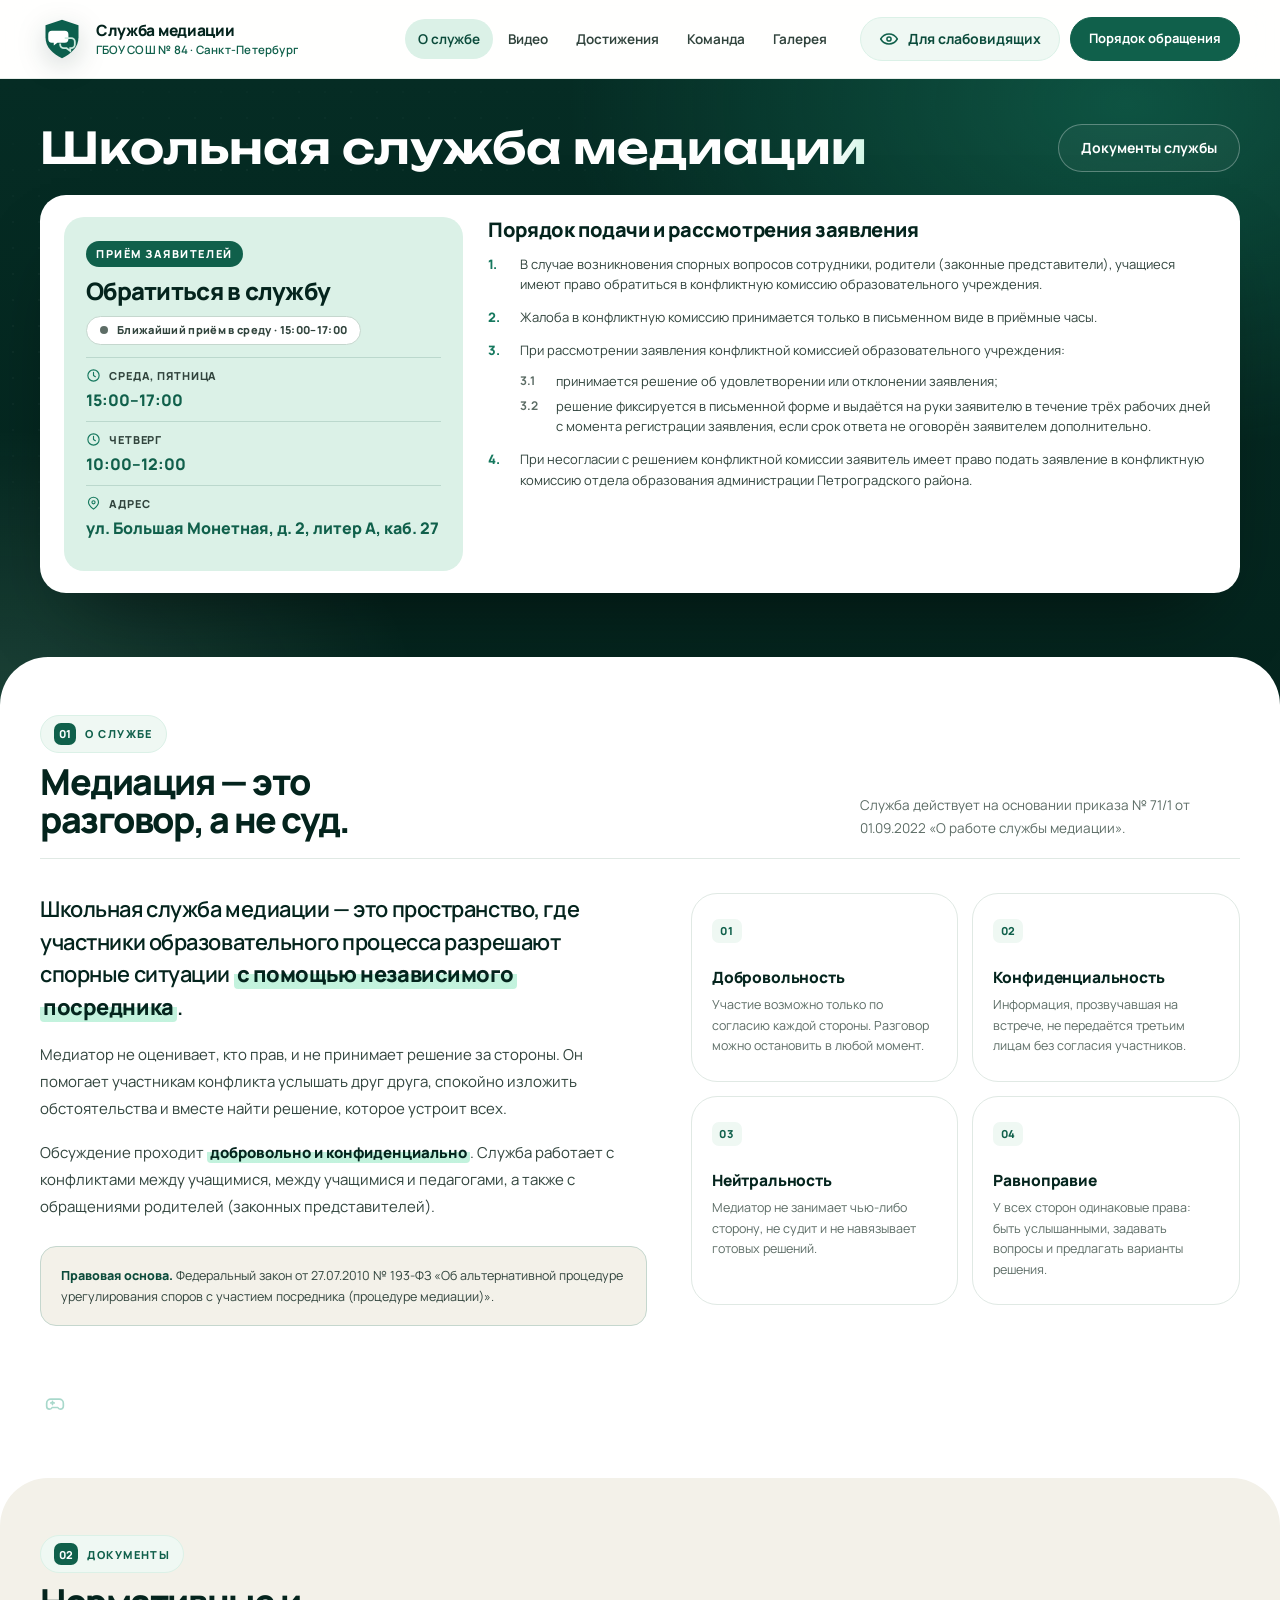
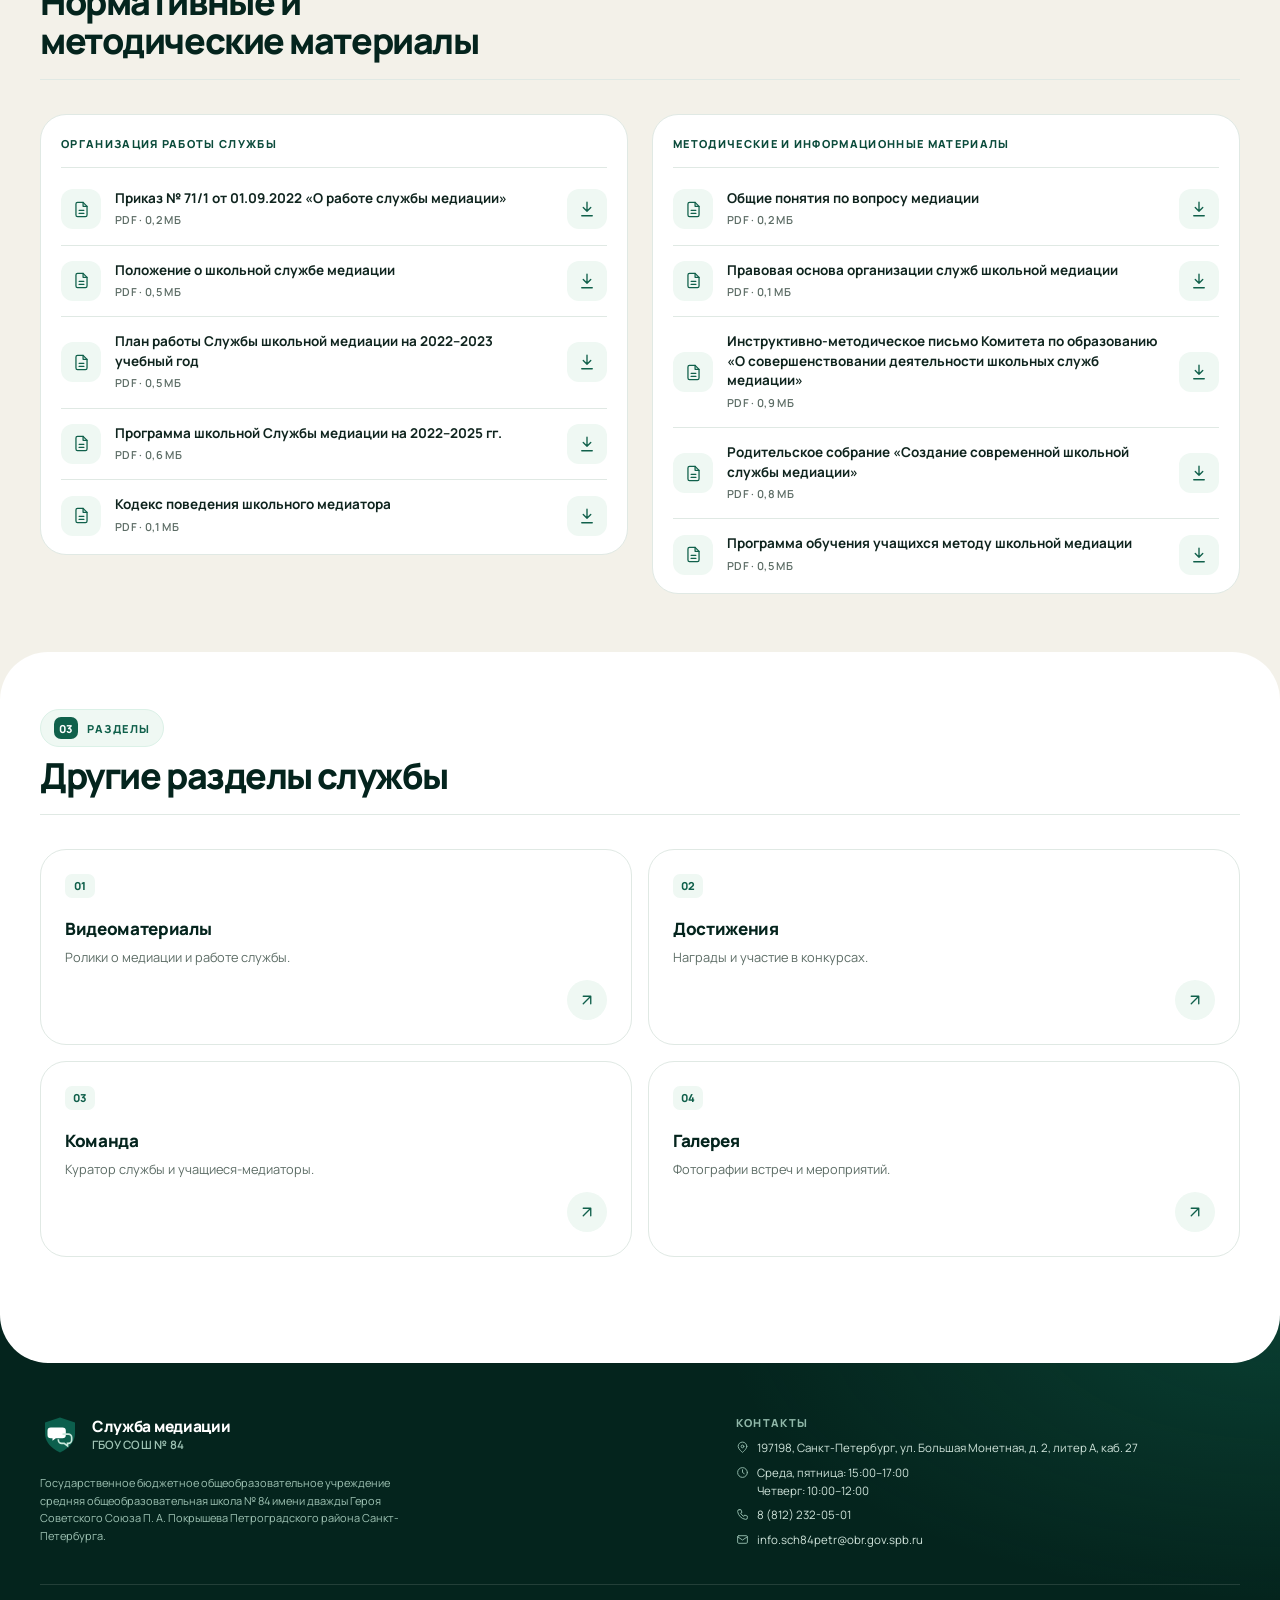
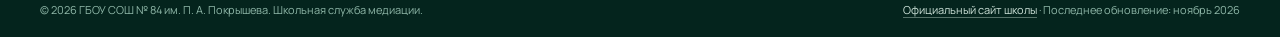
==== commit 50328076: "ru:2" ====
--- a/index.html
+++ b/index.html
@@ -141,16 +141,6 @@
           <div class="hero__actions">
             <a class="button button--outline" href="#documents">Документы службы</a>
           </div>
-        </div>
-
-        <div class="egg-spots egg-spots--end egg-spots--on-dark" role="group" aria-label="Странные метки — для любопытных">
-          <span class="egg-spot egg-spot--pc egg-spot--bubble">
-            <input class="egg-spot__toggle" type="checkbox" id="spot-index-word">
-            <label class="egg-spot__btn" for="spot-index-word" title="Здесь что-то затаилось" aria-label="Скрытая подсказка">
-              <svg viewBox="0 0 24 24" fill="none" stroke="currentColor" stroke-width="2" stroke-linecap="round" stroke-linejoin="round" aria-hidden="true"><path d="M6 3h12a3 3 0 0 1 3 3v6a3 3 0 0 1-3 3h-6l-5 4v-4H6a3 3 0 0 1-3-3V6a3 3 0 0 1 3-3Z"/></svg>
-            </label>
-            <span class="egg-spot__hint" role="note">Наберите главную цель переговоров.</span>
-          </span>
         </div>
 
         <section class="entry" id="procedure" aria-label="Приём заявителей и порядок подачи заявления">
--- a/assets/css/styles.css
+++ b/assets/css/styles.css
@@ -1665,7 +1665,7 @@
     font-size: 1.4375rem;
   }
   .section {
-    padding: 36px 0 84px;
+    padding: 26px 0 46px;
   }
   .section-head h1,
   .section-head h2 {
@@ -1673,9 +1673,34 @@
   }
   .principles {
     grid-template-columns: minmax(0, 1fr);
+    gap: 10px;
+  }
+  .principle {
+    padding: 16px 16px 18px;
+  }
+  .principle__num,
+  .home-link .principle__num {
+    margin-bottom: 10px;
+  }
+  .home-links {
+    gap: 10px;
   }
   .home-link {
-    min-height: 150px;
+    min-height: 0;
+    padding: 16px 16px 14px;
+  }
+  .home-link h3 {
+    font-size: 1rem;
+  }
+  .home-link p {
+    margin-top: 5px;
+    font-size: 0.78125rem;
+  }
+  .home-link__arrow {
+    width: 34px;
+    height: 34px;
+    padding: 9px;
+    margin-top: 12px;
   }
   .documents__group {
     padding: 20px 18px 14px;
@@ -1714,10 +1739,12 @@
     /* Без своих скруглений: белая карточка над подвалом и так
        даёт дуги на углах — второй радиус создавал щели и «шипы» */
     border-radius: 0;
+    padding-top: calc(52px + 26px);
   }
   .footer__top {
     grid-template-columns: minmax(0, 1fr);
-    gap: 20px;
+    gap: 18px;
+    padding-bottom: 18px;
   }
   .footer__contacts {
     grid-column: auto;
@@ -2489,33 +2516,6 @@
   }
 }
 
-/* ---------- Фраза дня в подвале ---------- */
-.footer__motto {
-  display: flex;
-  flex-wrap: wrap;
-  align-items: baseline;
-  gap: 4px 10px;
-  margin: 0;
-  padding: 16px 0;
-  color: #9fc3b4;
-  border-top: 1px dashed rgba(255, 255, 255, 0.16);
-  font-size: 0.78125rem;
-  line-height: 1.6;
-  font-style: italic;
-}
-.footer__motto-label {
-  padding: 3px 9px;
-  color: var(--mint);
-  background: rgba(255, 255, 255, 0.06);
-  border: 1px solid rgba(169, 237, 207, 0.25);
-  border-radius: var(--radius-pill);
-  font-style: normal;
-  font-size: 0.59375rem;
-  font-weight: 800;
-  letter-spacing: 0.12em;
-  text-transform: uppercase;
-}
-
 /* ---------- Тосты-уведомления (пасхалки) ---------- */
 .toast-zone {
   position: fixed;
@@ -2556,20 +2556,6 @@
   }
 }
 
-/* ---------- «Дождь мира» ---------- */
-.egg-drop {
-  position: fixed;
-  inset: 0;
-  z-index: 190;
-  overflow: hidden;
-  pointer-events: none;
-}
-.egg-drop span {
-  position: absolute;
-  top: -8vh;
-  will-change: transform;
-}
-
 /* ---------- Шиммер на ключевом слове заголовка ---------- */
 .shimmer {
   background: linear-gradient(100deg, #ffffff 40%, var(--mint) 50%, #ffffff 60%);
@@ -2666,7 +2652,6 @@
   .scroll-progress,
   .to-top,
   .toast-zone,
-  .egg-drop,
   .docs-mobile,
   .doc-item__download,
   .home-link__arrow,
@@ -2710,7 +2695,6 @@
   .site-footer * {
     color: #000 !important;
   }
-  .footer__motto,
   .footer__legal {
     border-color: #999;
   }
@@ -2726,12 +2710,10 @@
   .curator p,
   .footer__school,
   .footer__contacts p,
-  .footer__contacts a,
-  .footer__motto {
+  .footer__contacts a {
     color: #000 !important;
   }
-  .curator__role,
-  .footer__motto-label {
+  .curator__role {
     color: #000 !important;
     border-color: #999;
   }
@@ -2774,28 +2756,15 @@
   will-change: transform;
 }
 
-/* ---------- Логотип: нажатие и «танец» ---------- */
+/* ---------- Логотип: мягкое нажатие ---------- */
 .brand__mark {
   -webkit-touch-callout: none;
   -webkit-user-select: none;
   user-select: none;
   touch-action: manipulation;
 }
-.brand__mark.is-pressing svg {
-  transform: scale(0.9) rotate(-6deg);
-}
 .brand__mark svg {
   transition: transform 0.35s var(--ease);
-}
-@keyframes logo-dance {
-  0%, 100% { transform: rotate(0deg) translateY(0); }
-  20% { transform: rotate(-9deg) translateY(-2px); }
-  40% { transform: rotate(8deg); }
-  60% { transform: rotate(-6deg) translateY(-3px); }
-  80% { transform: rotate(6deg) translateY(-1px); }
-}
-.brand__mark.is-dancing svg {
-  animation: logo-dance 1.1s var(--ease);
 }
 
 /* ---------- Пункты мобильного меню въезжают по очереди ---------- */
@@ -2814,18 +2783,6 @@
   }
 }
 
-/* ---------- Трекер секретов в подвале ---------- */
-.footer__eggs {
-  display: inline-flex;
-  align-items: center;
-  gap: 6px;
-  margin: 0;
-  color: #9fc3b4;
-  font-size: 0.6875rem;
-  font-weight: 700;
-  letter-spacing: 0.02em;
-}
-
 /* ---------- Секретные метки: маленькие картинки, разбросанные
    по страницам. Почти невидимы; клик раскрывает подсказку ---------- */
 .egg-spots {
@@ -2841,13 +2798,6 @@
 }
 .egg-spots--end {
   justify-content: flex-end;
-}
-.egg-spots--on-dark .egg-spot__btn {
-  color: var(--mint);
-}
-.egg-spots--on-dark .egg-spot__toggle:checked + .egg-spot__btn {
-  background: rgba(169, 237, 207, 0.14);
-  box-shadow: inset 0 0 0 1.5px rgba(169, 237, 207, 0.55);
 }
 .egg-spot {
   position: relative;
@@ -2962,62 +2912,6 @@
 }
 
 /* У каждой метки — своё «поведение» подсказки */
-.egg-spot--bubble .egg-spot__toggle:checked ~ .egg-spot__hint {
-  border: 1px solid #58b98f;
-  border-radius: 18px 18px 18px 4px;
-  transform-origin: 20% 100%;
-  animation: egg-hint-bubble 0.5s cubic-bezier(0.2, 1.4, 0.35, 1);
-}
-/* хвостик чат-пузыря */
-.egg-spot--bubble .egg-spot__hint::after {
-  content: "";
-  position: absolute;
-  left: 14px;
-  bottom: -6px;
-  width: 12px;
-  height: 12px;
-  background: #e9f8f0;
-  border-right: 1px solid #58b98f;
-  border-bottom: 1px solid #58b98f;
-  transform: rotate(45deg);
-}
-@keyframes egg-hint-bubble {
-  0% { opacity: 0; scale: 0.55; }
-  60% { opacity: 1; scale: 1.08; }
-  100% { opacity: 1; scale: 1; }
-}
-.egg-spot--shield .egg-spot__btn {
-  color: #1d6b53;
-  border-radius: 10px 3px 10px 3px;
-}
-.egg-spot--shield .egg-spot__toggle:checked + .egg-spot__btn {
-  background: #d9f3e7;
-  box-shadow: inset 0 0 0 1.5px #2f7a63;
-}
-.egg-spot--shield .egg-spot__toggle:checked ~ .egg-spot__hint {
-  background: #0b4a3a;
-  border: 1px solid #2f7a63;
-  color: #d9f3e7;
-  border-radius: 3px;
-  box-shadow: 0 10px 18px rgba(7, 56, 44, 0.35);
-  font-family: Georgia, "Times New Roman", serif;
-  letter-spacing: 0.01em;
-  animation: egg-hint-rise 0.55s cubic-bezier(0.22, 1.2, 0.36, 1);
-}
-/* внутренняя рамка — стиль памятной таблички */
-.egg-spot--shield .egg-spot__hint::before {
-  content: "";
-  position: absolute;
-  inset: 4px;
-  border: 1px solid rgba(169, 237, 207, 0.4);
-  border-radius: 2px;
-  pointer-events: none;
-}
-@keyframes egg-hint-rise {
-  0% { opacity: 0; translate: 0 16px; scale: 0.96; }
-  70% { translate: 0 -3px; }
-  100% { opacity: 1; translate: 0 0; scale: 1; }
-}
 .egg-spot--gamepad .egg-spot__btn {
   color: #1e9a78;
 }
@@ -3059,112 +2953,6 @@
   70% { opacity: 1; scale: 1.04; }
   100% { opacity: 1; scale: 1; }
 }
-.egg-spot--key .egg-spot__btn {
-  color: #9d85c9;
-}
-.egg-spot--key .egg-spot__toggle:checked + .egg-spot__btn {
-  background: #efeaf9;
-  transform: translateY(2px) scale(0.98);
-  box-shadow: inset 0 0 0 1.5px #b49ae0, inset 0 2px 5px rgba(46, 25, 90, 0.35);
-}
-.egg-spot--key .egg-spot__toggle:checked ~ .egg-spot__hint {
-  background: #efeaf9;
-  border: 1px solid #b49ae0;
-  color: #46357a;
-  border-radius: 3px;
-  font-family: ui-monospace, "Cascadia Mono", "JetBrains Mono", monospace;
-  background-image: repeating-linear-gradient(180deg, transparent 0 19px, rgba(120, 90, 190, 0.14) 19px 20px);
-  animation: egg-hint-type 0.5s steps(9);
-}
-@keyframes egg-hint-type {
-  0% { opacity: 0; clip-path: inset(0 100% 0 0); }
-  100% { opacity: 1; clip-path: inset(0 0 0 0); }
-}
-.egg-spot--84 .egg-spot__btn {
-  color: #a8791d;
-}
-.egg-spot--84 .egg-spot__toggle:checked + .egg-spot__btn {
-  background: #fdf6e3;
-  box-shadow: inset 0 0 0 1.5px #d9b45b;
-}
-.egg-spot--84 .egg-spot__toggle:checked ~ .egg-spot__hint {
-  border: 1.5px solid #d9b45b;
-  background: #fdf6e3;
-  color: #6b5316;
-  rotate: -2deg;
-  outline: 1.5px dashed #d9b45b;
-  outline-offset: 3px;
-  animation: egg-hint-stamp 0.55s cubic-bezier(0.2, 1.1, 0.3, 1);
-}
-@keyframes egg-hint-stamp {
-  0% { opacity: 0; scale: 1.7; rotate: -10deg; }
-  55% { opacity: 1; scale: 0.96; rotate: -1deg; }
-  100% { opacity: 1; scale: 1; rotate: -2deg; }
-}
-.egg-spot--shake .egg-spot__toggle:checked ~ .egg-spot__hint {
-  background: #fffdf6;
-  border: 1px solid #e3d8c4;
-  color: #5f4632;
-  border-radius: 2px;
-  padding: 10px 12px 22px;
-  rotate: 1.4deg;
-  box-shadow: 0 10px 18px rgba(80, 50, 20, 0.2);
-  animation: egg-hint-wobble 0.55s ease-out;
-}
-/* кусочек скотча на полароиде */
-.egg-spot--shake .egg-spot__hint::before {
-  content: "";
-  position: absolute;
-  top: -9px;
-  left: 50%;
-  translate: -50% 0;
-  rotate: -3deg;
-  width: 72px;
-  height: 17px;
-  background: rgba(250, 205, 120, 0.65);
-  box-shadow: 0 1px 3px rgba(90, 60, 20, 0.18);
-}
-@keyframes egg-hint-wobble {
-  0% { opacity: 0; scale: 0.85; rotate: -2.6deg; }
-  30% { opacity: 1; scale: 1.03; rotate: 4.4deg; }
-  55% { rotate: -0.6deg; }
-  80% { rotate: 2.6deg; }
-  100% { opacity: 1; scale: 1; rotate: 1.4deg; }
-}
-.egg-spot--shake .egg-spot__toggle:checked + .egg-spot__btn {
-  animation: egg-btn-wiggle 0.5s ease-in-out;
-}
-@keyframes egg-btn-wiggle {
-  0%, 100% { rotate: 0deg; }
-  25% { rotate: -10deg; }
-  60% { rotate: 8deg; }
-}
-.egg-spot--screen .egg-spot__btn {
-  color: #5a7089;
-  border-radius: 10px;
-}
-.egg-spot--screen .egg-spot__toggle:checked + .egg-spot__btn {
-  background: #0c1622;
-  box-shadow: inset 0 0 0 1.5px #2e6f8f, 0 0 12px rgba(120, 190, 230, 0.55);
-}
-.egg-spot--screen .egg-spot__toggle:checked ~ .egg-spot__hint {
-  background: #0c1622;
-  border: 1px solid #2e6f8f;
-  color: #8fd3e8;
-  border-radius: 14px;
-  font-family: ui-monospace, "Cascadia Mono", "JetBrains Mono", monospace;
-  text-shadow: 0 0 10px rgba(90, 190, 230, 0.35);
-  background-image: repeating-linear-gradient(180deg, rgba(143, 211, 232, 0.08) 0 1px, transparent 1px 3px);
-  animation: egg-hint-flicker 0.5s steps(4);
-}
-@keyframes egg-hint-flicker {
-  0% { opacity: 0; }
-  30% { opacity: 0.9; }
-  45% { opacity: 0.35; }
-  70% { opacity: 1; }
-  85% { opacity: 0.7; }
-  100% { opacity: 1; }
-}
 
 /* Секреты разделены по платформам: клавиатурные подсказки видны
    только на ПК, жестовые — только на телефоне */
@@ -3194,70 +2982,6 @@
   position: absolute;
   will-change: transform, opacity;
 }
-.egg-fx__glow {
-  inset: 0;
-  background: radial-gradient(circle at 50% 45%, rgba(169, 237, 207, 0.26), transparent 62%);
-  animation: egg-glow 1.9s ease-out forwards;
-}
-@keyframes egg-glow {
-  0% { opacity: 0; }
-  30% { opacity: 1; }
-  100% { opacity: 0; }
-}
-.egg-fx--doves span {
-  animation: egg-fly 1s linear forwards;
-  animation-duration: var(--dur, 2s);
-  animation-delay: var(--delay, 0s);
-}
-@keyframes egg-fly {
-  from { transform: translateX(0); }
-  to { transform: translateX(var(--fly, 124vw)); }
-}
-.egg-fx--hearts span,
-.egg-fx--sparks span {
-  animation: egg-burst var(--dur, 1.4s) cubic-bezier(0.16, 0.8, 0.34, 1) var(--delay, 0s) forwards;
-}
-@keyframes egg-burst {
-  0% { transform: translate(0, 0) scale(0.4); opacity: 0; }
-  15% { opacity: 1; }
-  100% { transform: translate(var(--dx, 0), var(--dy, -160px)) scale(1.15); opacity: 0; }
-}
-.egg-fx--stamp84 i {
-  top: -26px;
-  width: var(--w, 8px);
-  height: var(--h, 14px);
-  background: var(--c, #1e9a78);
-  animation: egg-confetti var(--dur, 1.6s) linear var(--delay, 0s) forwards;
-}
-@keyframes egg-confetti {
-  0% { transform: translateY(0) rotate(0deg); opacity: 1; }
-  100% { transform: translateY(112vh) rotate(var(--spin, 320deg)); opacity: 0.85; }
-}
-.egg-fx__stamp {
-  left: 50%;
-  top: 42%;
-  color: #f2c94c;
-  font-size: clamp(72px, 15vw, 150px);
-  font-weight: 800;
-  letter-spacing: 0.04em;
-  text-shadow: 0 6px 0 rgba(7, 56, 44, 0.35);
-  animation: egg-stamp 1.7s cubic-bezier(0.2, 1.1, 0.3, 1) forwards;
-}
-@keyframes egg-stamp {
-  0% { transform: translate(-50%, -50%) scale(2.6) rotate(-14deg); opacity: 0; }
-  25% { opacity: 1; }
-  55% { transform: translate(-50%, -50%) scale(1) rotate(-4deg); opacity: 1; }
-  80% { opacity: 1; }
-  100% { transform: translate(-50%, -50%) scale(1) rotate(-4deg); opacity: 0; }
-}
-.egg-fx--bubbles span {
-  animation: egg-bubble-up var(--dur, 1.8s) ease-out var(--delay, 0s) forwards;
-}
-@keyframes egg-bubble-up {
-  0% { transform: translate(0, 0) scale(0.5); opacity: 0; }
-  18% { opacity: 0.95; }
-  100% { transform: translate(var(--sway, 30px), calc(-1 * var(--rise, 30vh))) scale(1); opacity: 0; }
-}
 .egg-fx--rings i {
   width: 26px;
   height: 26px;
@@ -3269,16 +2993,6 @@
   0% { transform: translate(-50%, -50%) scale(0.4); opacity: 0.9; }
   100% { transform: translate(-50%, -50%) scale(15); opacity: 0; }
 }
-.is-egg-wobble {
-  animation: egg-wobble 0.75s ease-in-out;
-}
-@keyframes egg-wobble {
-  0%, 100% { transform: rotate(0deg) translateX(0); }
-  20% { transform: rotate(0.5deg) translateX(7px); }
-  40% { transform: rotate(-0.5deg) translateX(-7px); }
-  60% { transform: rotate(0.4deg) translateX(5px); }
-  80% { transform: rotate(-0.3deg) translateX(-3px); }
-}
 .is-egg-pulse {
   animation: egg-card-pulse 1s ease-out;
 }
@@ -3287,47 +3001,27 @@
   40% { box-shadow: 0 0 0 12px rgba(30, 154, 120, 0.3); }
 }
 
-/* ---------- Фраза дня: кнопка «сказать иначе» ---------- */
-.footer__motto {
-  cursor: default;
-}
-.footer__motto-text {
-  transition: opacity 0.3s;
-}
-.footer__motto.is-shuffling .footer__motto-text {
-  animation: motto-fade 0.4s var(--ease);
-}
-@keyframes motto-fade {
-  from {
-    opacity: 0;
-    transform: translateY(5px);
-  }
-}
-.footer__motto-shuffle {
-  display: grid;
-  place-items: center;
-  width: 26px;
-  height: 26px;
-  padding: 0;
-  color: var(--mint);
-  background: rgba(255, 255, 255, 0.07);
-  border: 1px solid rgba(169, 237, 207, 0.3);
-  border-radius: 50%;
-  cursor: pointer;
-  transition: transform 0.35s var(--ease), background-color 0.2s, border-color 0.2s;
-}
-.footer__motto-shuffle:hover,
-.footer__motto-shuffle:focus-visible {
-  transform: rotate(180deg);
-  background: rgba(255, 255, 255, 0.15);
-  border-color: rgba(169, 237, 207, 0.6);
-}
-.footer__motto-shuffle:active {
-  transform: rotate(180deg) scale(0.92);
-}
-.footer__motto-shuffle svg {
-  width: 13px;
-  height: 13px;
+/* ---------- «Падающий код зелёных» и масштабный зум карточки ---------- */
+.egg-matrix {
+  position: fixed;
+  inset: 0;
+  z-index: 185;
+  width: 100%;
+  height: 100%;
+  pointer-events: none;
+  opacity: 1;
+  transition: opacity 0.35s linear;
+}
+.appointment.is-egg-zoom {
+  animation: egg-zoom 1.05s cubic-bezier(0.3, 1.2, 0.4, 1);
+  transform-origin: center;
+}
+@keyframes egg-zoom {
+  0% { transform: scale(1); }
+  26% { transform: scale(1.05); }
+  52% { transform: scale(0.982); }
+  74% { transform: scale(1.022); }
+  100% { transform: scale(1); }
 }
 
 /* ---------- Отступы под «челку» и жесты iPhone ---------- */
@@ -3342,21 +3036,15 @@
 /* ---------- Версия для слабовидящих: новые элементы ----------
    Метки и эффекты наследуют единую жёлтую схему из глобального
    правила выше — отдельные перекрытия не нужны */
-html[data-a11y-scheme="yellow"] .footer__motto-shuffle svg {
-  stroke: #ffdf00 !important;
-}
-html[data-a11y-font] .footer__motto {
-  overflow-wrap: anywhere;
-}
 html[data-a11y-font] .egg-spot__hint {
   overflow-wrap: anywhere;
 }
 
 @media print {
   .ping,
-  .footer__motto-shuffle,
   .egg-spots,
-  .egg-fx {
+  .egg-fx,
+  .egg-matrix {
     display: none !important;
   }
 }
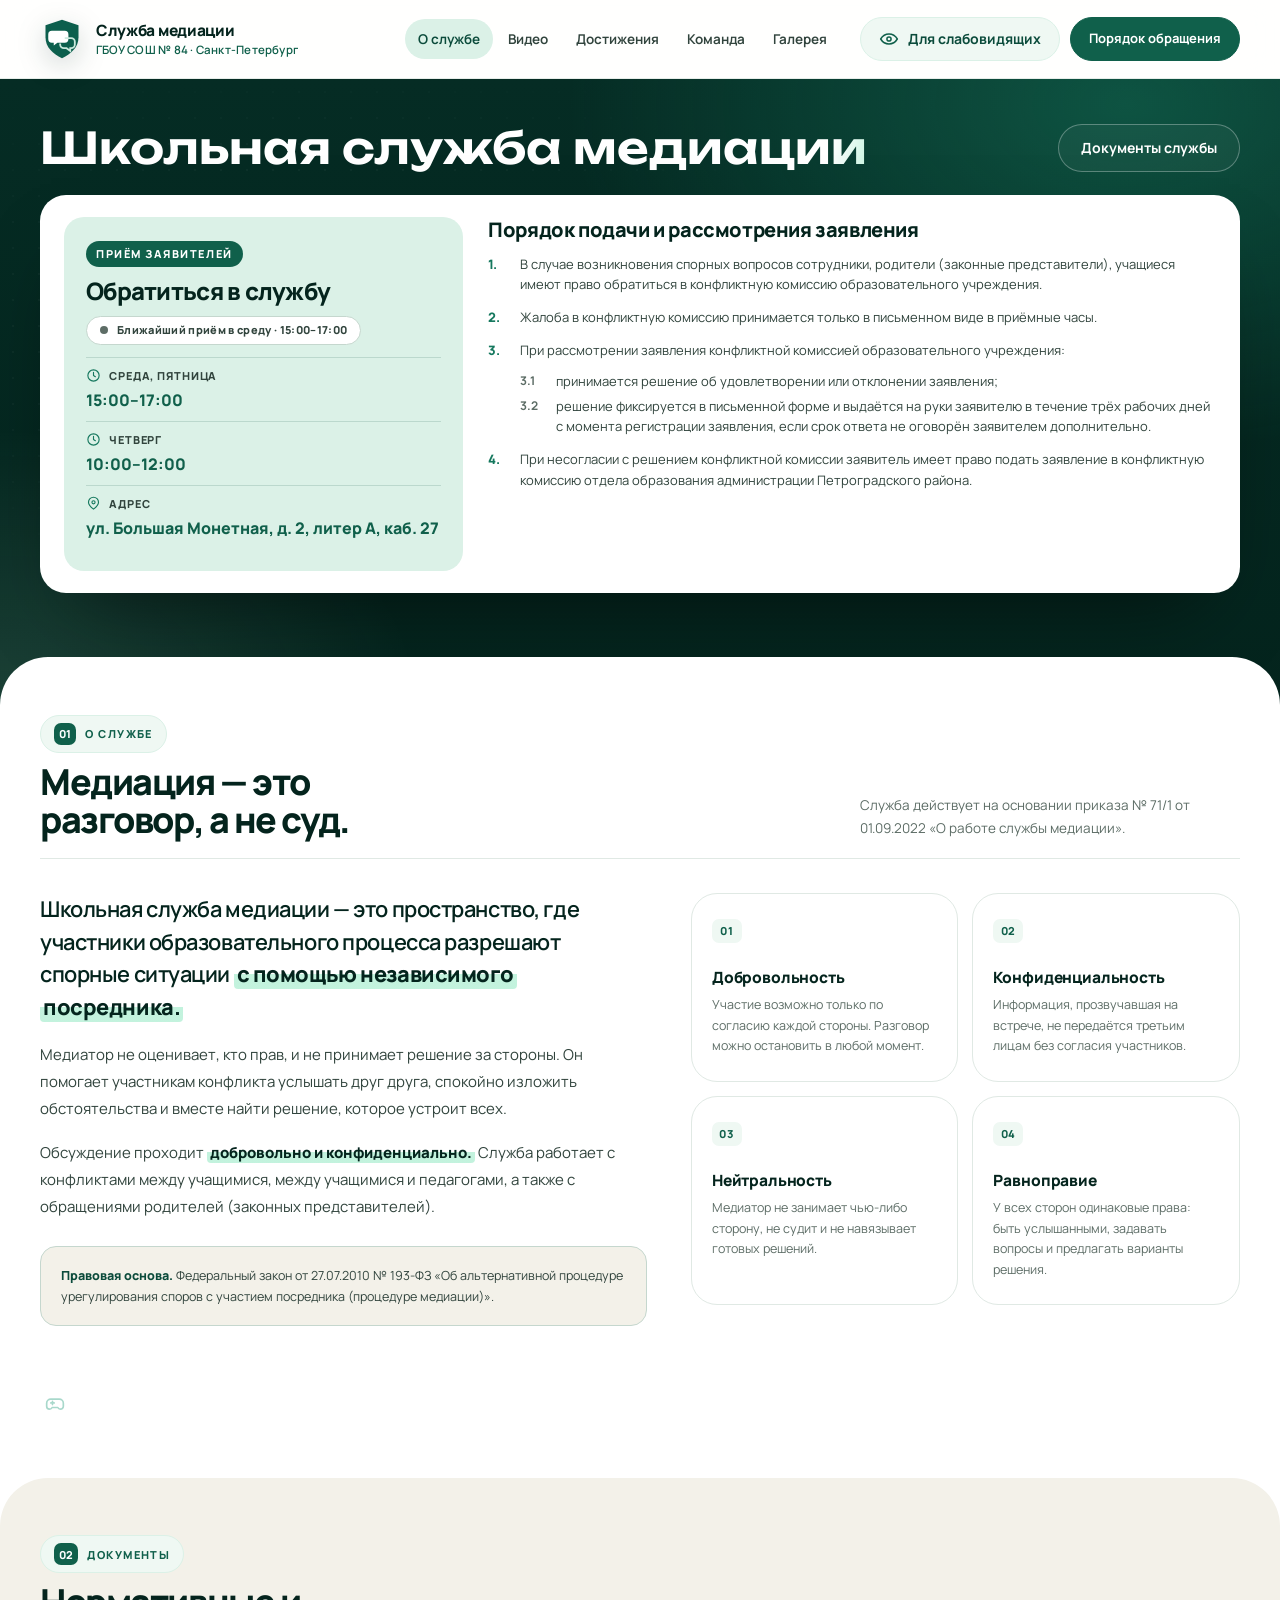
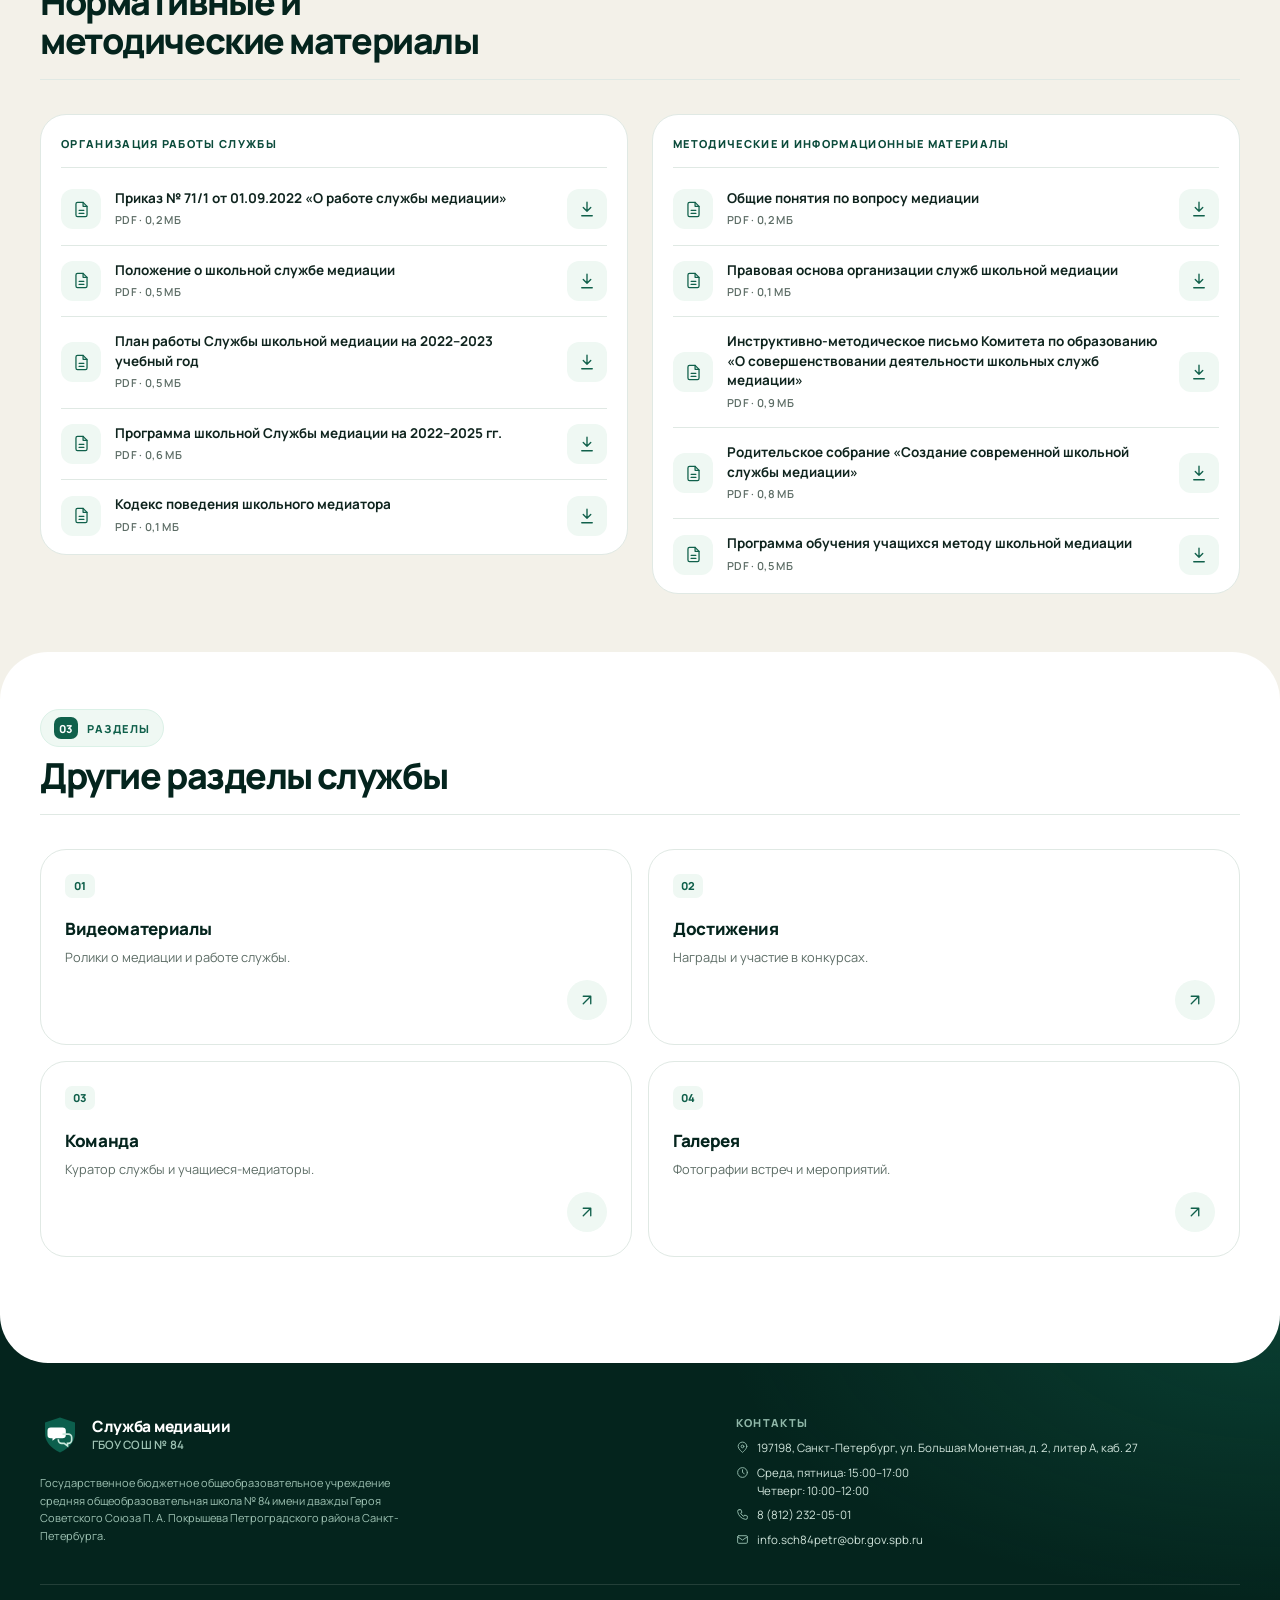
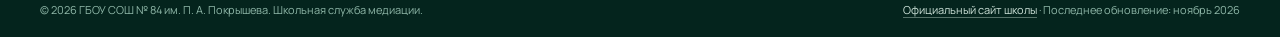
==== commit b23f3ffd: "ru:6" ====
--- a/index.html
+++ b/index.html
@@ -17,6 +17,10 @@
   <link rel="stylesheet" href="https://fonts.googleapis.com/css2?family=Unbounded:wght@600;700&display=swap" />
   <link rel="stylesheet" href="assets/css/styles.css" />
   <script src="assets/js/a11y-init.js"></script>
+  <link rel="prefetch" href="team.html" as="document" />
+  <link rel="prefetch" href="achievements.html" as="document" />
+  <link rel="prefetch" href="gallery.html" as="document" />
+  <link rel="prefetch" href="video.html" as="document" />
 </head>
 <body>
   <a class="skip-link" href="#main">Перейти к содержанию</a>
@@ -214,9 +218,9 @@
 
         <div class="about__grid">
           <article class="about__text">
-            <p class="about__lead">Школьная служба медиации — это пространство, где участники образовательного процесса разрешают спорные ситуации <span class="mark-accent">с помощью независимого посредника</span>.</p>
+            <p class="about__lead">Школьная служба медиации — это пространство, где участники образовательного процесса разрешают спорные ситуации <span class="mark-accent">с помощью независимого посредника.</span></p>
             <p>Медиатор не оценивает, кто прав, и не принимает решение за стороны. Он помогает участникам конфликта услышать друг друга, спокойно изложить обстоятельства и вместе найти решение, которое устроит всех.</p>
-            <p>Обсуждение проходит <span class="mark-accent">добровольно и конфиденциально</span>. Служба работает с конфликтами между учащимися, между учащимися и педагогами, а также с обращениями родителей (законных представителей).</p>
+            <p>Обсуждение проходит <span class="mark-accent">добровольно и конфиденциально.</span> Служба работает с конфликтами между учащимися, между учащимися и педагогами, а также с обращениями родителей (законных представителей).</p>
             <aside class="about__note">
               <strong>Правовая основа.</strong> Федеральный закон от 27.07.2010 № 193-ФЗ «Об альтернативной процедуре урегулирования споров с участием посредника (процедуре медиации)».
             </aside>
--- a/assets/css/styles.css
+++ b/assets/css/styles.css
@@ -638,6 +638,7 @@
 .documents {
   position: relative;
   z-index: 2;
+  background: var(--cream);
   border-radius: 48px 48px 0 0;
   margin-bottom: -48px;
   padding-bottom: calc(clamp(36px, 4.5vw, 60px) + 48px);
@@ -810,9 +811,6 @@
 }
 
 /* ---------- Р”РѕРєСѓРјРµРЅС‚С‹ ---------- */
-.documents {
-  background: var(--cream);
-}
 .documents__columns {
   display: grid;
   grid-template-columns: repeat(2, minmax(0, 1fr));
@@ -1665,7 +1663,20 @@
     font-size: 1.4375rem;
   }
   .section {
-    padding: 26px 0 46px;
+    padding: 28px 0 30px;
+    margin-bottom: 14px;
+    border-radius: 26px;
+  }
+  /* Секции — отдельные карточки с видимым зазором между ними */
+  .about,
+  .documents,
+  main > .section:not(:first-child):not(:last-child):not(.about):not(.documents) {
+    margin-bottom: 14px;
+    border-radius: 26px;
+  }
+  /* Перед подвалом полосы быть не должно: белая секция уходит прямо в подвал */
+  main > section:last-child {
+    margin-bottom: 0;
   }
   .section-head h1,
   .section-head h2 {
@@ -1673,34 +1684,53 @@
   }
   .principles {
     grid-template-columns: minmax(0, 1fr);
-    gap: 10px;
+    gap: 8px;
   }
   .principle {
-    padding: 16px 16px 18px;
-  }
-  .principle__num,
-  .home-link .principle__num {
-    margin-bottom: 10px;
+    padding: 13px 14px 14px;
+  }
+  .principle__num {
+    min-width: 26px;
+    height: 21px;
+    margin-bottom: 6px;
+    padding: 0 6px;
+    font-size: 0.625rem;
+  }
+  .principle h2,
+  .principle h3 {
+    margin-bottom: 4px;
+    font-size: 0.90625rem;
+  }
+  .principle p {
+    font-size: 0.75rem;
+    line-height: 1.55;
   }
   .home-links {
-    gap: 10px;
-  }
+    gap: 8px;
+  }
+  /* Кнопки перехода: стрелка в углу, текст слева — карточка в один «шаг» */
   .home-link {
     min-height: 0;
-    padding: 16px 16px 14px;
+    padding: 13px 58px 13px 14px;
+  }
+  .home-link .principle__num {
+    margin-bottom: 6px;
   }
   .home-link h3 {
-    font-size: 1rem;
+    font-size: 0.9375rem;
   }
   .home-link p {
-    margin-top: 5px;
-    font-size: 0.78125rem;
+    margin-top: 3px;
+    font-size: 0.75rem;
   }
   .home-link__arrow {
-    width: 34px;
-    height: 34px;
-    padding: 9px;
-    margin-top: 12px;
+    position: absolute;
+    top: 13px;
+    right: 14px;
+    width: 32px;
+    height: 32px;
+    margin: 0;
+    padding: 8px;
   }
   .documents__group {
     padding: 20px 18px 14px;
@@ -1736,10 +1766,9 @@
     grid-template-columns: minmax(0, 1fr);
   }
   .site-footer {
-    /* Без своих скруглений: белая карточка над подвалом и так
-       даёт дуги на углах — второй радиус создавал щели и «шипы» */
-    border-radius: 0;
-    padding-top: calc(52px + 26px);
+    margin-top: 0;
+    border-radius: 26px 26px 0 0;
+    padding-top: 44px;
   }
   .footer__top {
     grid-template-columns: minmax(0, 1fr);
@@ -2450,8 +2479,8 @@
 /* ---------- Плавное появление при прокрутке ---------- */
 .reveal {
   opacity: 0;
-  transform: translateY(18px);
-  transition: opacity 0.6s var(--ease), transform 0.6s var(--ease);
+  transform: translateY(10px);
+  transition: opacity 0.34s var(--ease), transform 0.34s var(--ease);
   transition-delay: var(--reveal-delay, 0s);
 }
 .reveal.is-visible {
@@ -2966,6 +2995,11 @@
   .egg-spot--pc {
     display: none;
   }
+  /* на сенсорных экранах метка должна попадать под палец */
+  .egg-spot__btn {
+    width: 44px;
+    height: 44px;
+  }
 }
 
 /* ---------- Спецэффекты активации пасхалок ---------- */
@@ -2992,6 +3026,47 @@
 @keyframes egg-ring {
   0% { transform: translate(-50%, -50%) scale(0.4); opacity: 0.9; }
   100% { transform: translate(-50%, -50%) scale(15); opacity: 0; }
+}
+/* Полноэкранная волна «двух сторон за столом» */
+.egg-fx--wave::before {
+  content: "";
+  position: absolute;
+  inset: 0;
+  background: radial-gradient(circle at var(--fx-x, 50%) var(--fx-y, 50%), rgba(169, 237, 207, 0.55), rgba(169, 237, 207, 0.14) 42%, transparent 72%);
+  animation: egg-flash 0.95s ease-out forwards;
+}
+@keyframes egg-flash {
+  0% { opacity: 0; }
+  22% { opacity: 1; }
+  100% { opacity: 0; }
+}
+.egg-fx--wave .egg-fx__shock {
+  width: 64px;
+  height: 64px;
+  margin: -32px 0 0 -32px;
+  border: 3px solid rgba(169, 237, 207, 0.95);
+  border-radius: 50%;
+  box-shadow: 0 0 26px rgba(169, 237, 207, 0.6), inset 0 0 26px rgba(169, 237, 207, 0.45);
+  animation: egg-shock 1.15s cubic-bezier(0.2, 0.8, 0.3, 1) forwards;
+}
+@keyframes egg-shock {
+  0% { transform: scale(0.25); opacity: 0.95; }
+  100% { transform: scale(30); opacity: 0; }
+}
+/* ---------- Конфетти при встряске телефона ---------- */
+.confetti-layer {
+  position: fixed;
+  inset: 0;
+  z-index: 186;
+  overflow: hidden;
+  pointer-events: none;
+}
+.confetti-layer i {
+  position: absolute;
+  top: 0;
+  left: 0;
+  border-radius: 2px;
+  will-change: transform, opacity;
 }
 .is-egg-pulse {
   animation: egg-card-pulse 1s ease-out;
@@ -3010,6 +3085,7 @@
   height: 100%;
   pointer-events: none;
   opacity: 1;
+  background: rgba(4, 20, 14, 0.62);
   transition: opacity 0.35s linear;
 }
 .appointment.is-egg-zoom {
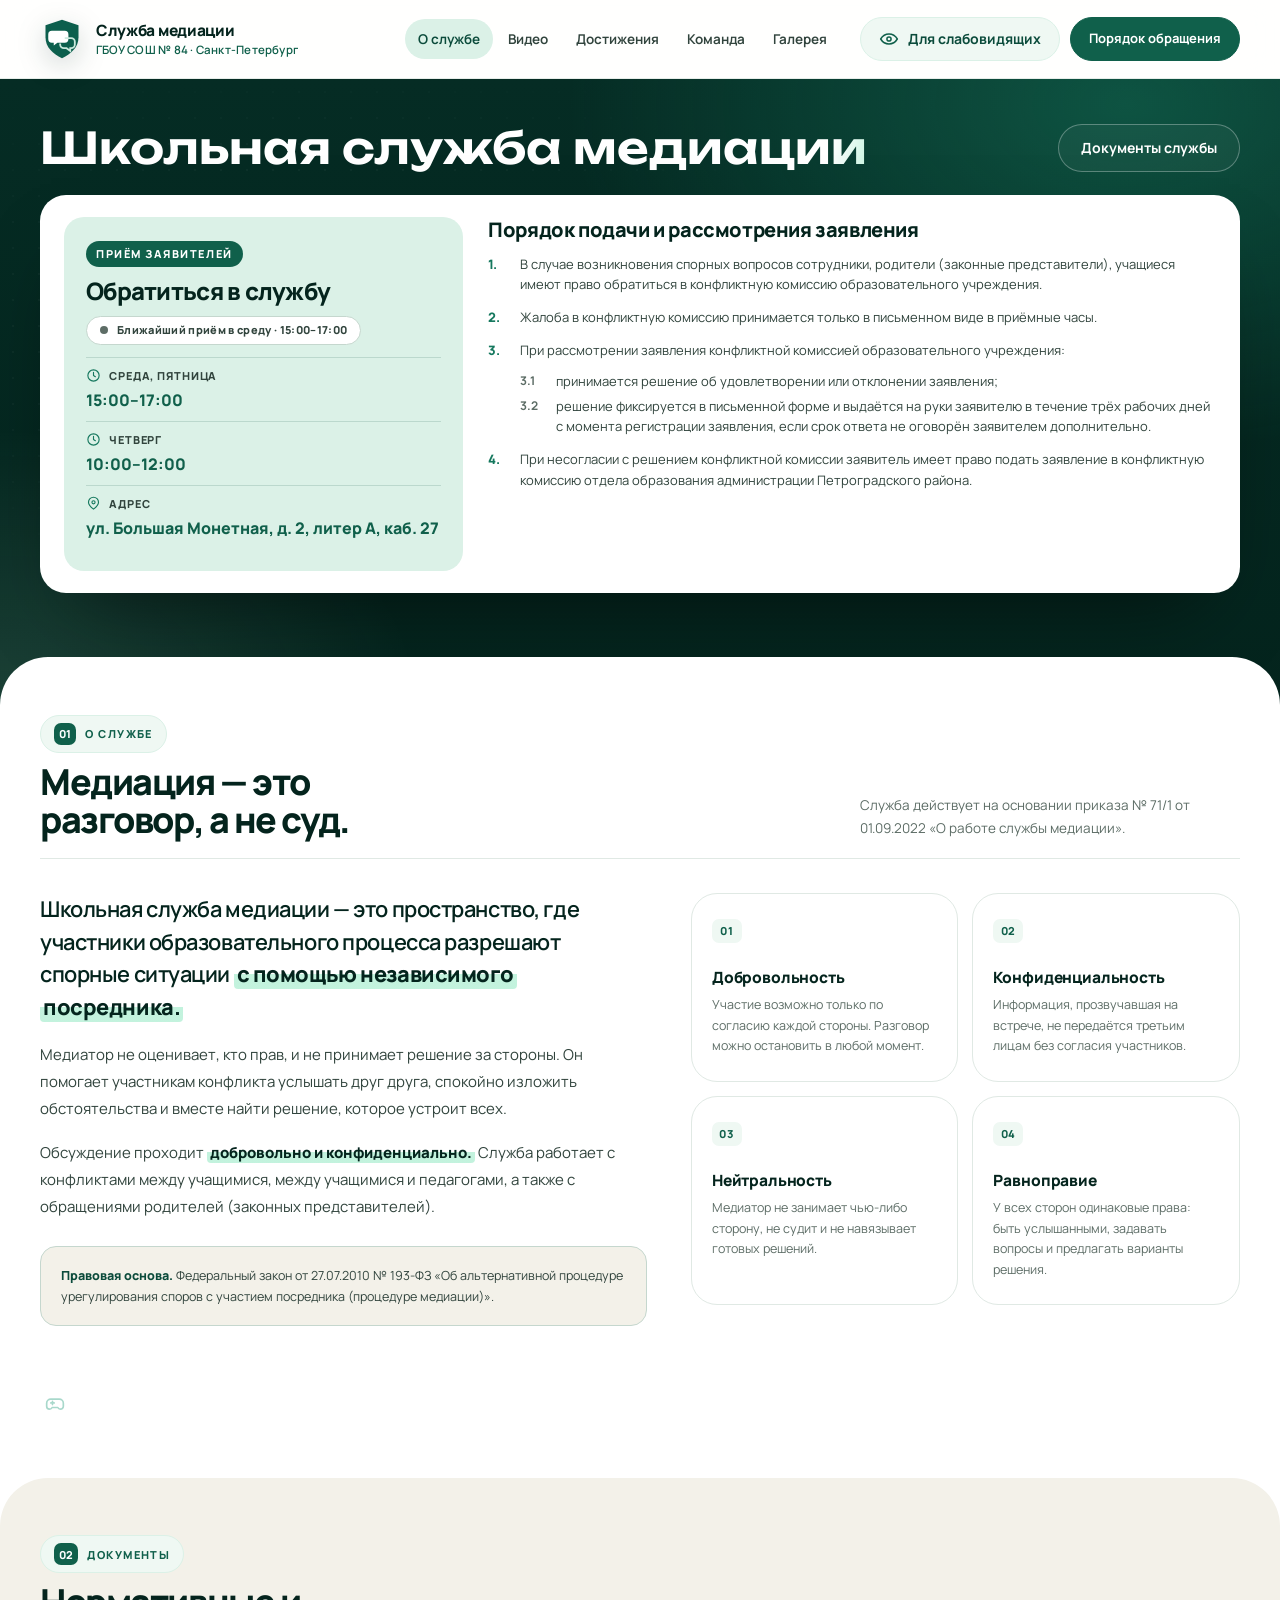
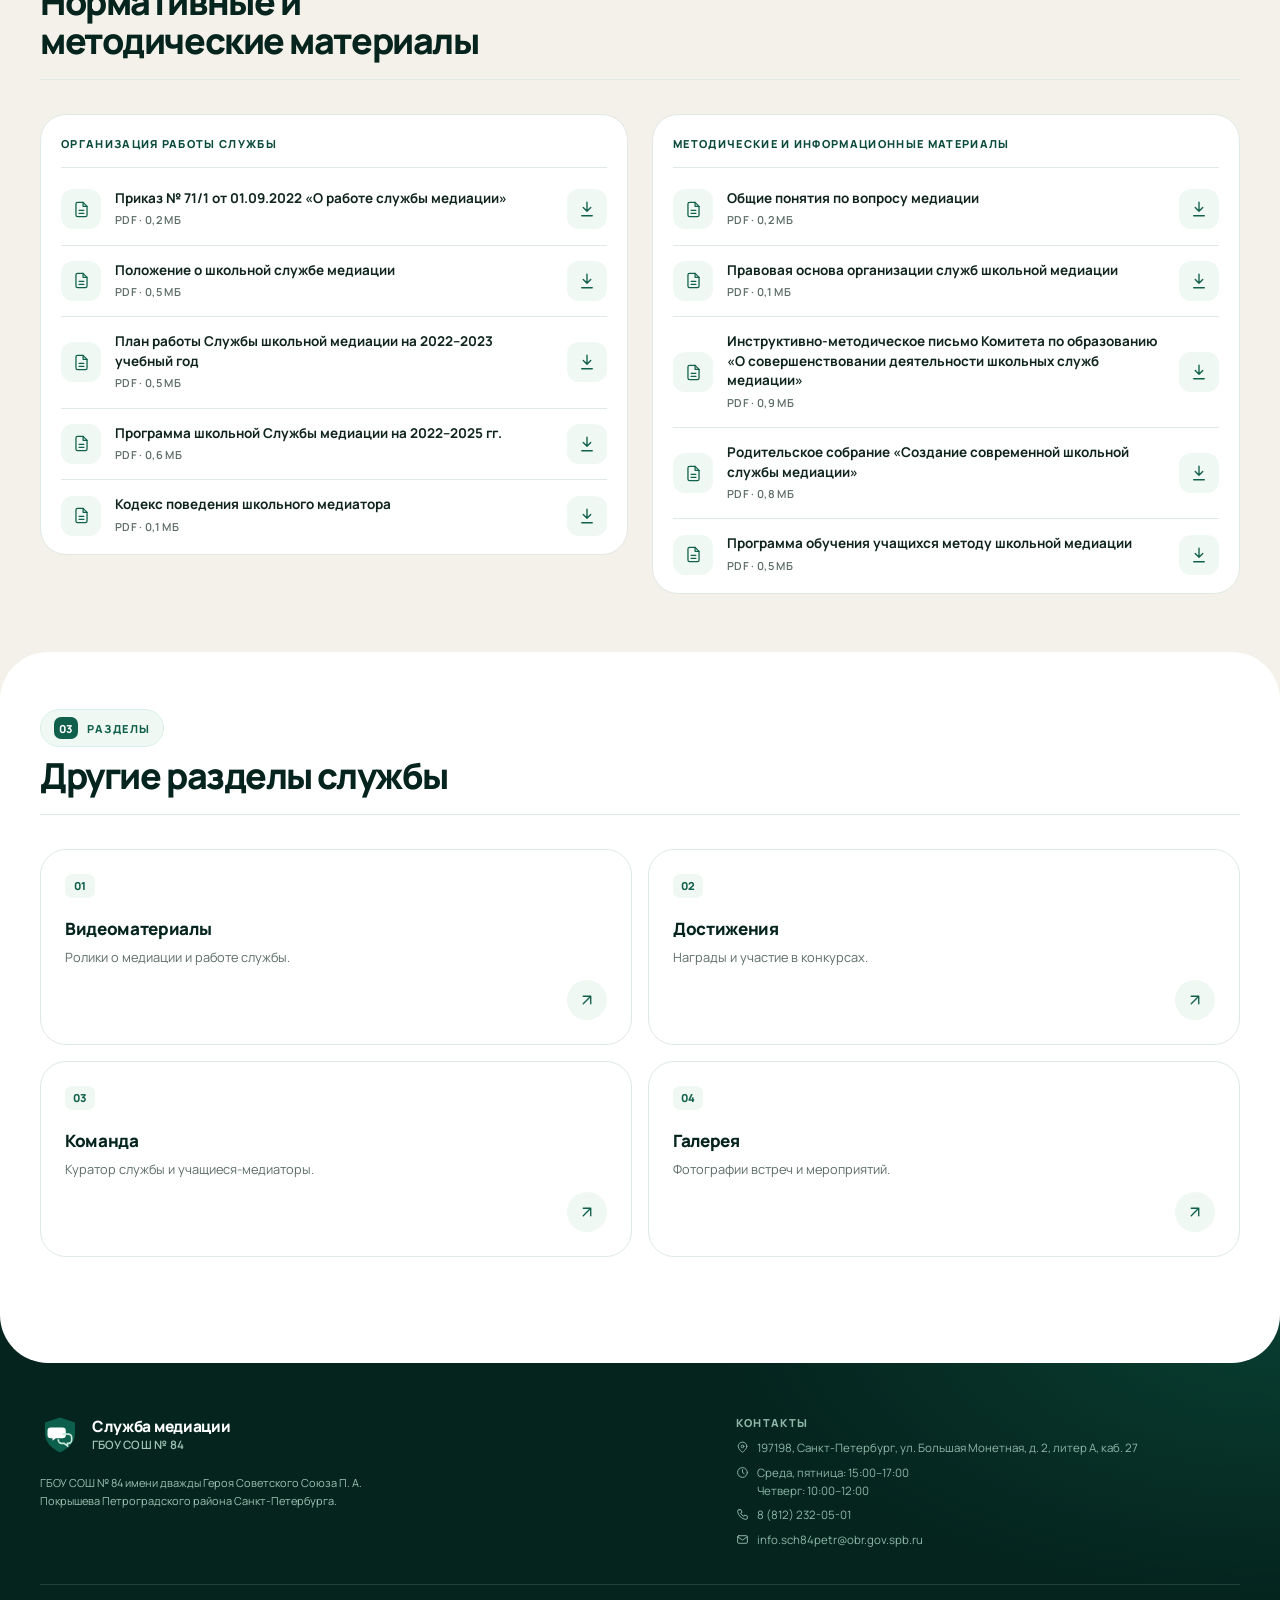
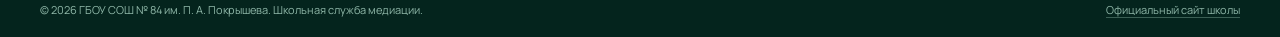
==== commit 3de97761: "645747" ====
--- a/index.html
+++ b/index.html
@@ -6,9 +6,14 @@
   <title>Школьная служба медиации — ГБОУ СОШ № 84 им. П. А. Покрышева</title>
   <meta name="description" content="Школьная служба медиации ГБОУ СОШ № 84 им. П. А. Покрышева: принципы медиации, документы, порядок обращения, команда, достижения и галерея. Санкт-Петербург, Петроградский район." />
   <meta name="theme-color" content="#063d32" />
+  <link rel="canonical" href="https://sh84-mediation.github.io" />
   <meta property="og:title" content="Школьная служба медиации — ГБОУ СОШ № 84" />
   <meta property="og:description" content="Помогаем участникам образовательного процесса разрешать конфликты без давления и поиска виновных." />
+  <meta property="og:url" content="https://sh84-mediation.github.io" />
   <meta property="og:type" content="website" />
+  <meta property="og:image" content="https://sh84-mediation.github.io/assets/img/og-image.png" />
+  <meta property="og:locale" content="ru_RU" />
+  <meta name="twitter:card" content="summary_large_image" />
   <link rel="icon" href="assets/favicon.svg" type="image/svg+xml" />
   <link rel="preload" href="assets/fonts/manrope-cyrillic.woff2" as="font" type="font/woff2" crossorigin />
   <link rel="preload" href="assets/fonts/manrope-latin.woff2" as="font" type="font/woff2" crossorigin />
@@ -423,7 +428,7 @@
               <span class="brand__caption">ГБОУ СОШ № 84</span>
             </span>
           </a>
-          <p class="footer__school">Государственное бюджетное общеобразовательное учреждение средняя общеобразовательная школа № 84 имени дважды Героя Советского Союза П. А. Покрышева Петроградского района Санкт-Петербурга.</p>
+          <p class="footer__school">ГБОУ СОШ № 84 имени дважды Героя Советского Союза П. А. Покрышева Петроградского района Санкт-Петербурга.</p>
         </div>
 
         <div class="footer__contacts">
@@ -437,7 +442,7 @@
 
       <div class="footer__legal">
         <p>© 2026 ГБОУ СОШ № 84 им. П. А. Покрышева. Школьная служба медиации.</p>
-        <p><a href="https://sh84.aptrg.gov.spb.ru" target="_blank" rel="noopener">Официальный сайт школы</a> · Последнее обновление: ноябрь 2026</p>
+        <p><a href="https://sh84.aptrg.gov.spb.ru" target="_blank" rel="noopener">Официальный сайт школы</a></p>
       </div>
     </div>
   </footer>
--- a/assets/css/styles.css
+++ b/assets/css/styles.css
@@ -1369,7 +1369,7 @@
   align-items: flex-start;
   gap: 8px;
   margin: 0 0 7px;
-  color: #cfe3da;
+  color: #8fb7a8;
   font-size: 0.71875rem;
   line-height: 1.55;
   transition: color 0.2s;
@@ -1398,8 +1398,8 @@
   margin: 0;
 }
 .footer__legal a {
-  color: #cfe3da;
-  border-bottom: 1px solid rgba(207, 227, 218, 0.4);
+  color: #8fb7a8;
+  border-bottom: 1px solid rgba(143, 183, 168, 0.4);
   transition: color 0.2s, border-color 0.2s;
 }
 .footer__legal a:hover {
@@ -1649,6 +1649,10 @@
     letter-spacing: 0;
     line-height: 1.25;
     white-space: normal;
+  }
+  /* на узких экранах название школы занимает ровно две строки */
+  .footer__school {
+    max-width: none;
   }
   .hero {
     padding-top: 22px;
@@ -3027,31 +3031,85 @@
   0% { transform: translate(-50%, -50%) scale(0.4); opacity: 0.9; }
   100% { transform: translate(-50%, -50%) scale(15); opacity: 0; }
 }
-/* Полноэкранная волна «двух сторон за столом» */
-.egg-fx--wave::before {
+/* Полноэкранная «арка согласия»: две стороны сходятся к столу */
+.egg-fx--deal::after {
   content: "";
   position: absolute;
   inset: 0;
-  background: radial-gradient(circle at var(--fx-x, 50%) var(--fx-y, 50%), rgba(169, 237, 207, 0.55), rgba(169, 237, 207, 0.14) 42%, transparent 72%);
-  animation: egg-flash 0.95s ease-out forwards;
+  background: radial-gradient(circle at var(--fx-x, 50%) var(--fx-y, 50%), rgba(169, 237, 207, 0.38), transparent 46%);
+  animation: egg-flash 1.3s ease-out forwards;
 }
 @keyframes egg-flash {
   0% { opacity: 0; }
   22% { opacity: 1; }
   100% { opacity: 0; }
 }
-.egg-fx--wave .egg-fx__shock {
-  width: 64px;
-  height: 64px;
-  margin: -32px 0 0 -32px;
-  border: 3px solid rgba(169, 237, 207, 0.95);
-  border-radius: 50%;
-  box-shadow: 0 0 26px rgba(169, 237, 207, 0.6), inset 0 0 26px rgba(169, 237, 207, 0.45);
-  animation: egg-shock 1.15s cubic-bezier(0.2, 0.8, 0.3, 1) forwards;
-}
-@keyframes egg-shock {
-  0% { transform: scale(0.25); opacity: 0.95; }
-  100% { transform: scale(30); opacity: 0; }
+.egg-deal__band {
+  top: 0;
+  bottom: 0;
+  width: 52%;
+  opacity: 0;
+  animation: egg-deal-left 2.3s cubic-bezier(0.3, 0.8, 0.3, 1) forwards;
+}
+.egg-deal__band--left {
+  left: 0;
+  background: linear-gradient(100deg, rgba(13, 107, 79, 0) 14%, rgba(13, 107, 79, 0.45) 55%, rgba(62, 207, 149, 0.7) 100%);
+  transform: translateX(-104%);
+  animation-name: egg-deal-left;
+}
+.egg-deal__band--right {
+  right: 0;
+  background: linear-gradient(260deg, rgba(13, 107, 79, 0) 14%, rgba(13, 107, 79, 0.45) 55%, rgba(234, 255, 244, 0.6) 100%);
+  transform: translateX(104%);
+  animation-name: egg-deal-right;
+}
+@keyframes egg-deal-left {
+  0% { transform: translateX(-104%); opacity: 0; }
+  30% { opacity: 1; }
+  55% { transform: translateX(0); }
+  75% { transform: translateX(0); opacity: 1; }
+  100% { transform: translateX(-32%); opacity: 0; }
+}
+@keyframes egg-deal-right {
+  0% { transform: translateX(104%); opacity: 0; }
+  30% { opacity: 1; }
+  55% { transform: translateX(0); }
+  75% { transform: translateX(0); opacity: 1; }
+  100% { transform: translateX(32%); opacity: 0; }
+}
+.egg-deal__mark {
+  position: absolute;
+  left: var(--fx-x, 50%);
+  top: var(--fx-y, 50%);
+  width: clamp(84px, 14vw, 140px);
+  height: auto;
+  transform: translate(-50%, -50%);
+  stroke: #eafff4;
+  stroke-width: 6;
+  stroke-linecap: round;
+  stroke-linejoin: round;
+  filter: drop-shadow(0 0 18px rgba(62, 207, 149, 0.85));
+  opacity: 0;
+  animation: egg-deal-mark 1.2s var(--ease) 0.6s forwards;
+}
+.egg-deal__mark circle {
+  stroke-dasharray: 264;
+  stroke-dashoffset: 264;
+  animation: egg-deal-draw 0.7s ease-out 0.6s forwards;
+}
+.egg-deal__mark path {
+  stroke-dasharray: 56;
+  stroke-dashoffset: 56;
+  animation: egg-deal-draw 0.5s ease-out 1.1s forwards;
+}
+@keyframes egg-deal-draw {
+  to { stroke-dashoffset: 0; }
+}
+@keyframes egg-deal-mark {
+  0% { opacity: 0; transform: translate(-50%, -50%) scale(0.5); }
+  45% { opacity: 1; transform: translate(-50%, -50%) scale(1.06); }
+  70% { transform: translate(-50%, -50%) scale(1); }
+  100% { opacity: 0; transform: translate(-50%, -50%) scale(1.05); }
 }
 /* ---------- Конфетти при встряске телефона ---------- */
 .confetti-layer {
